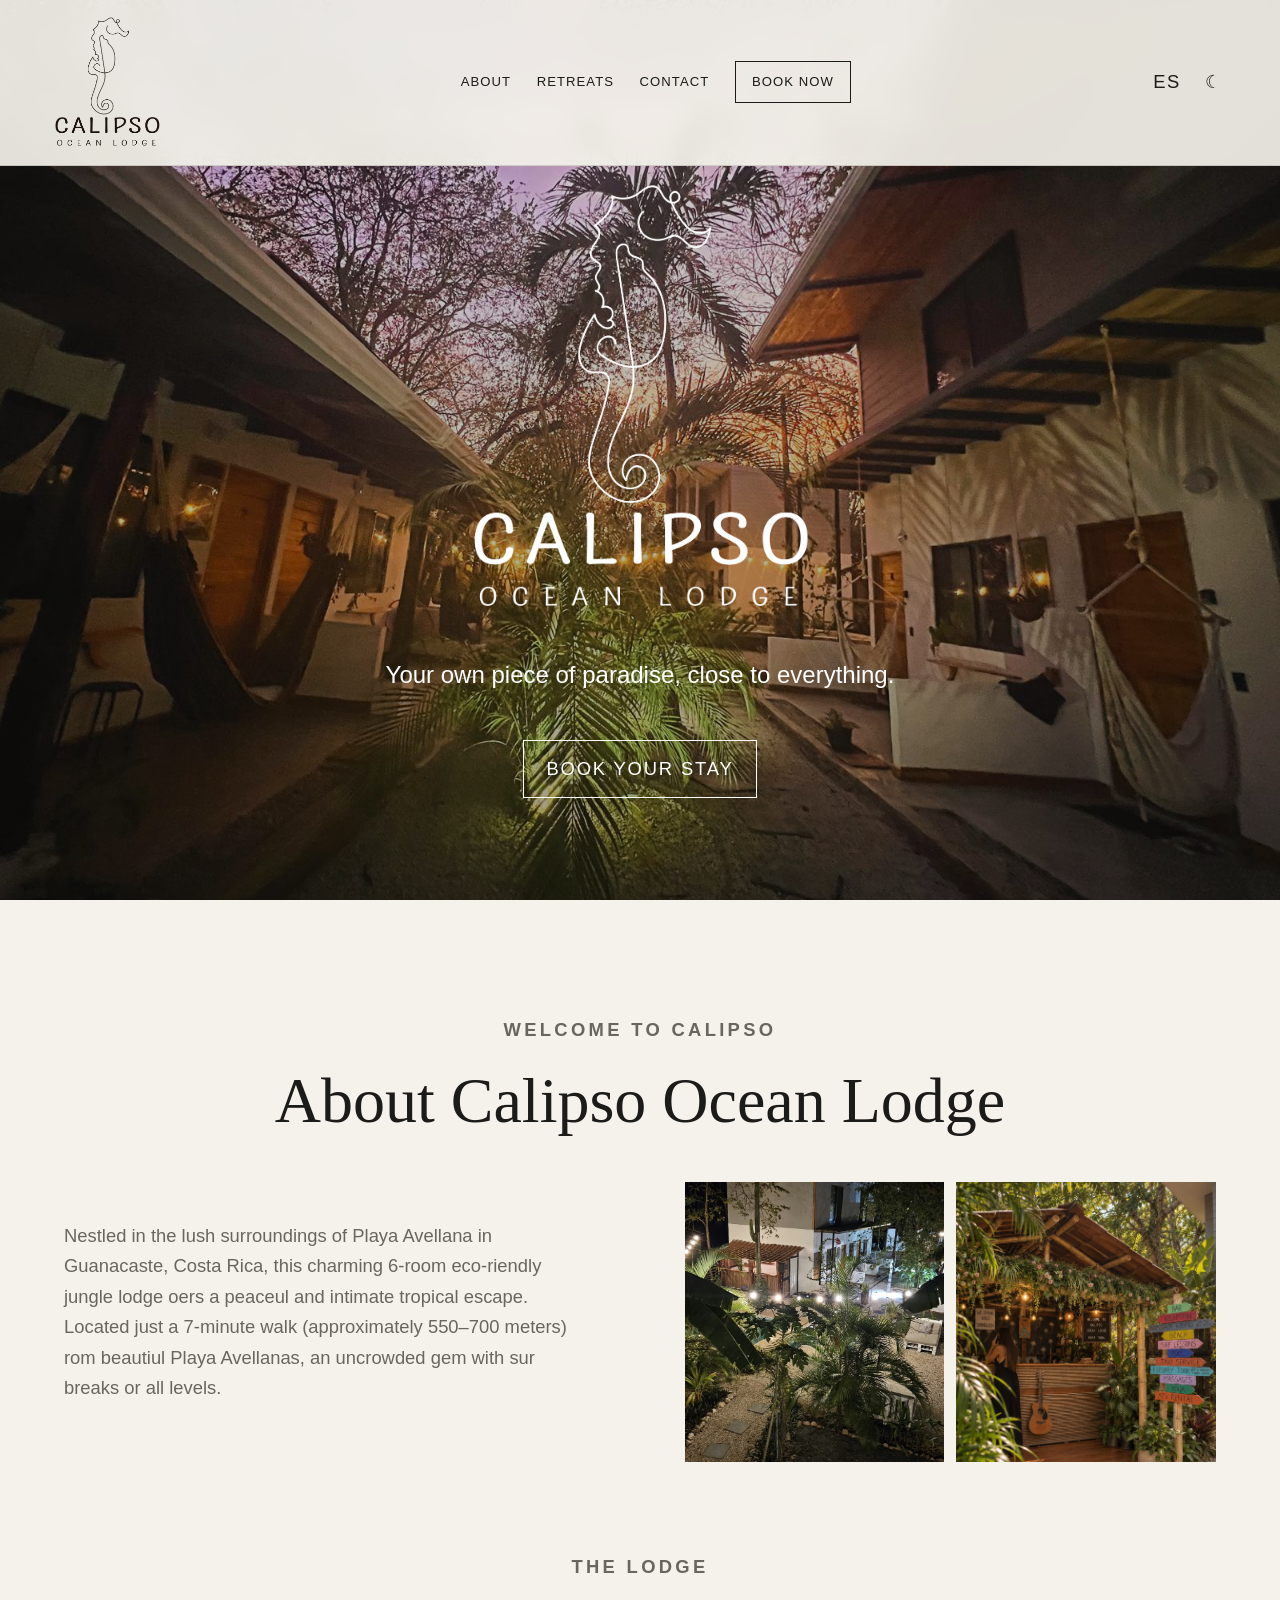
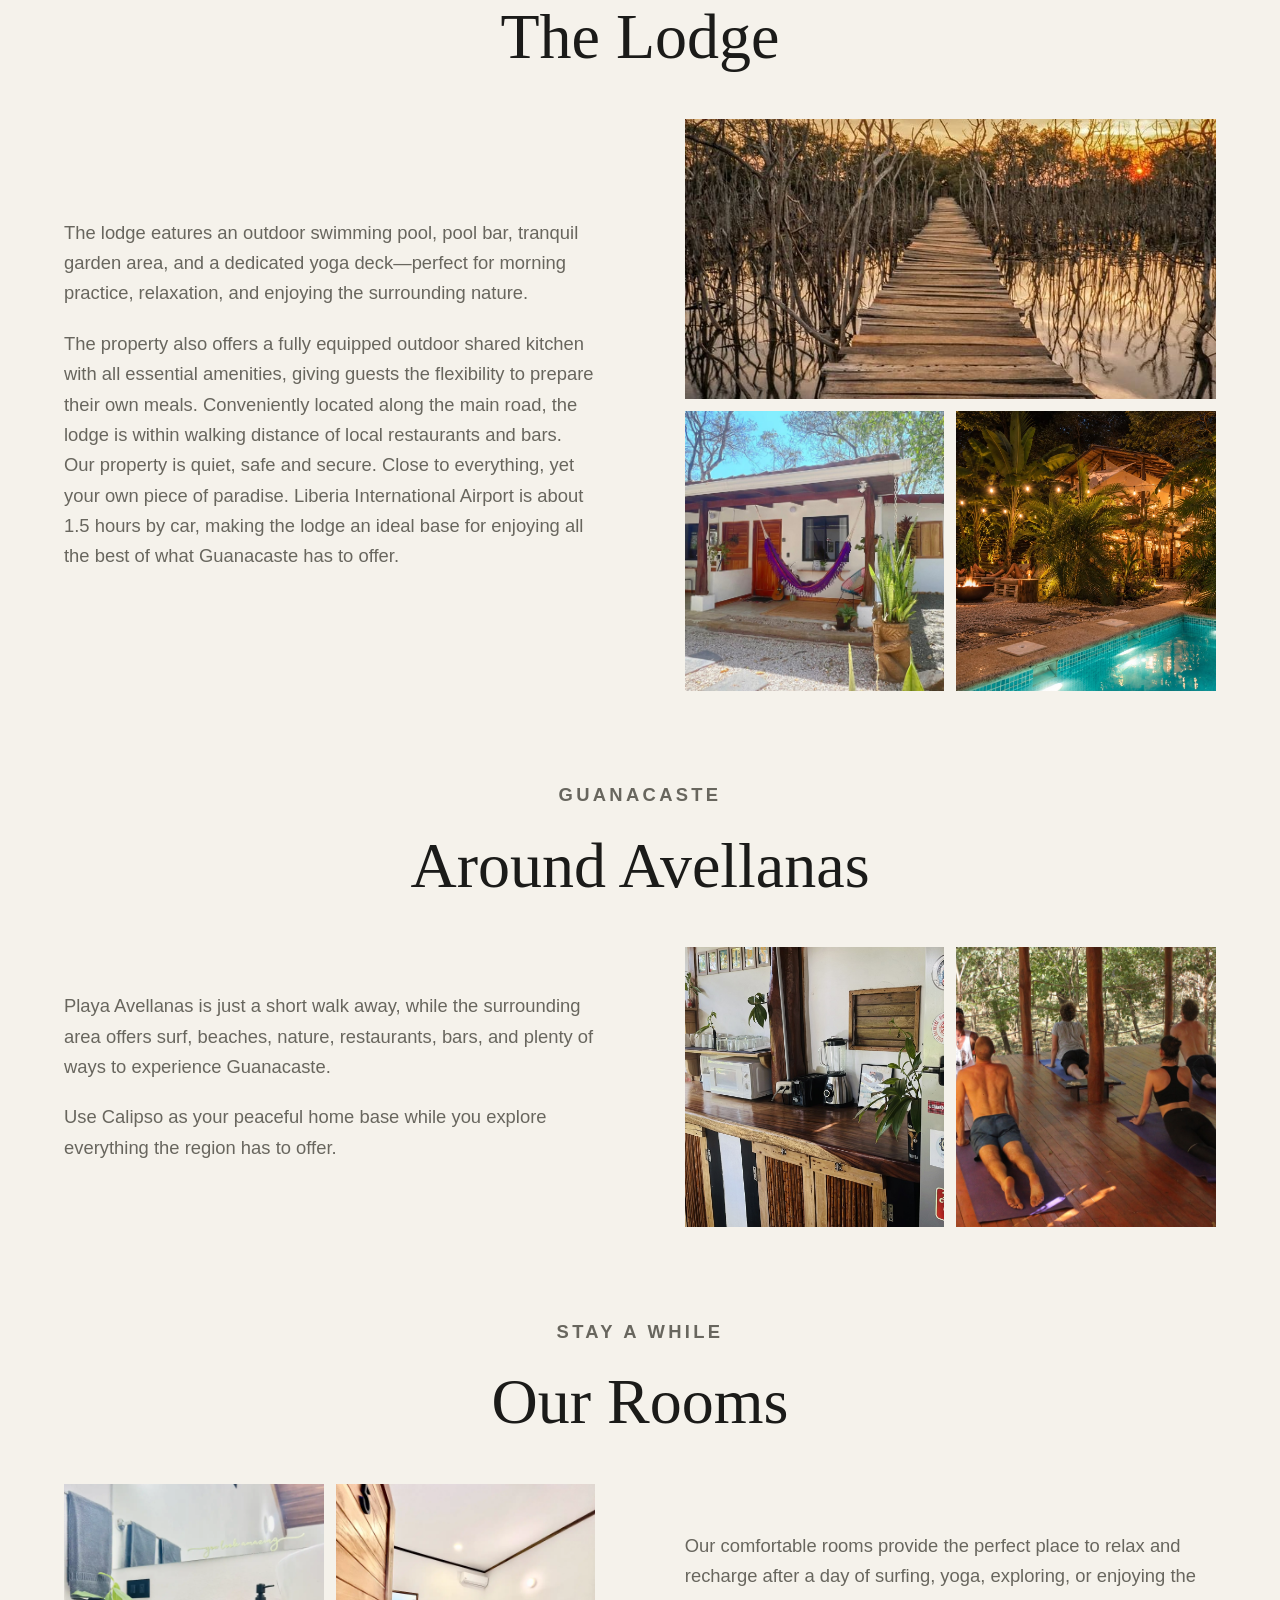
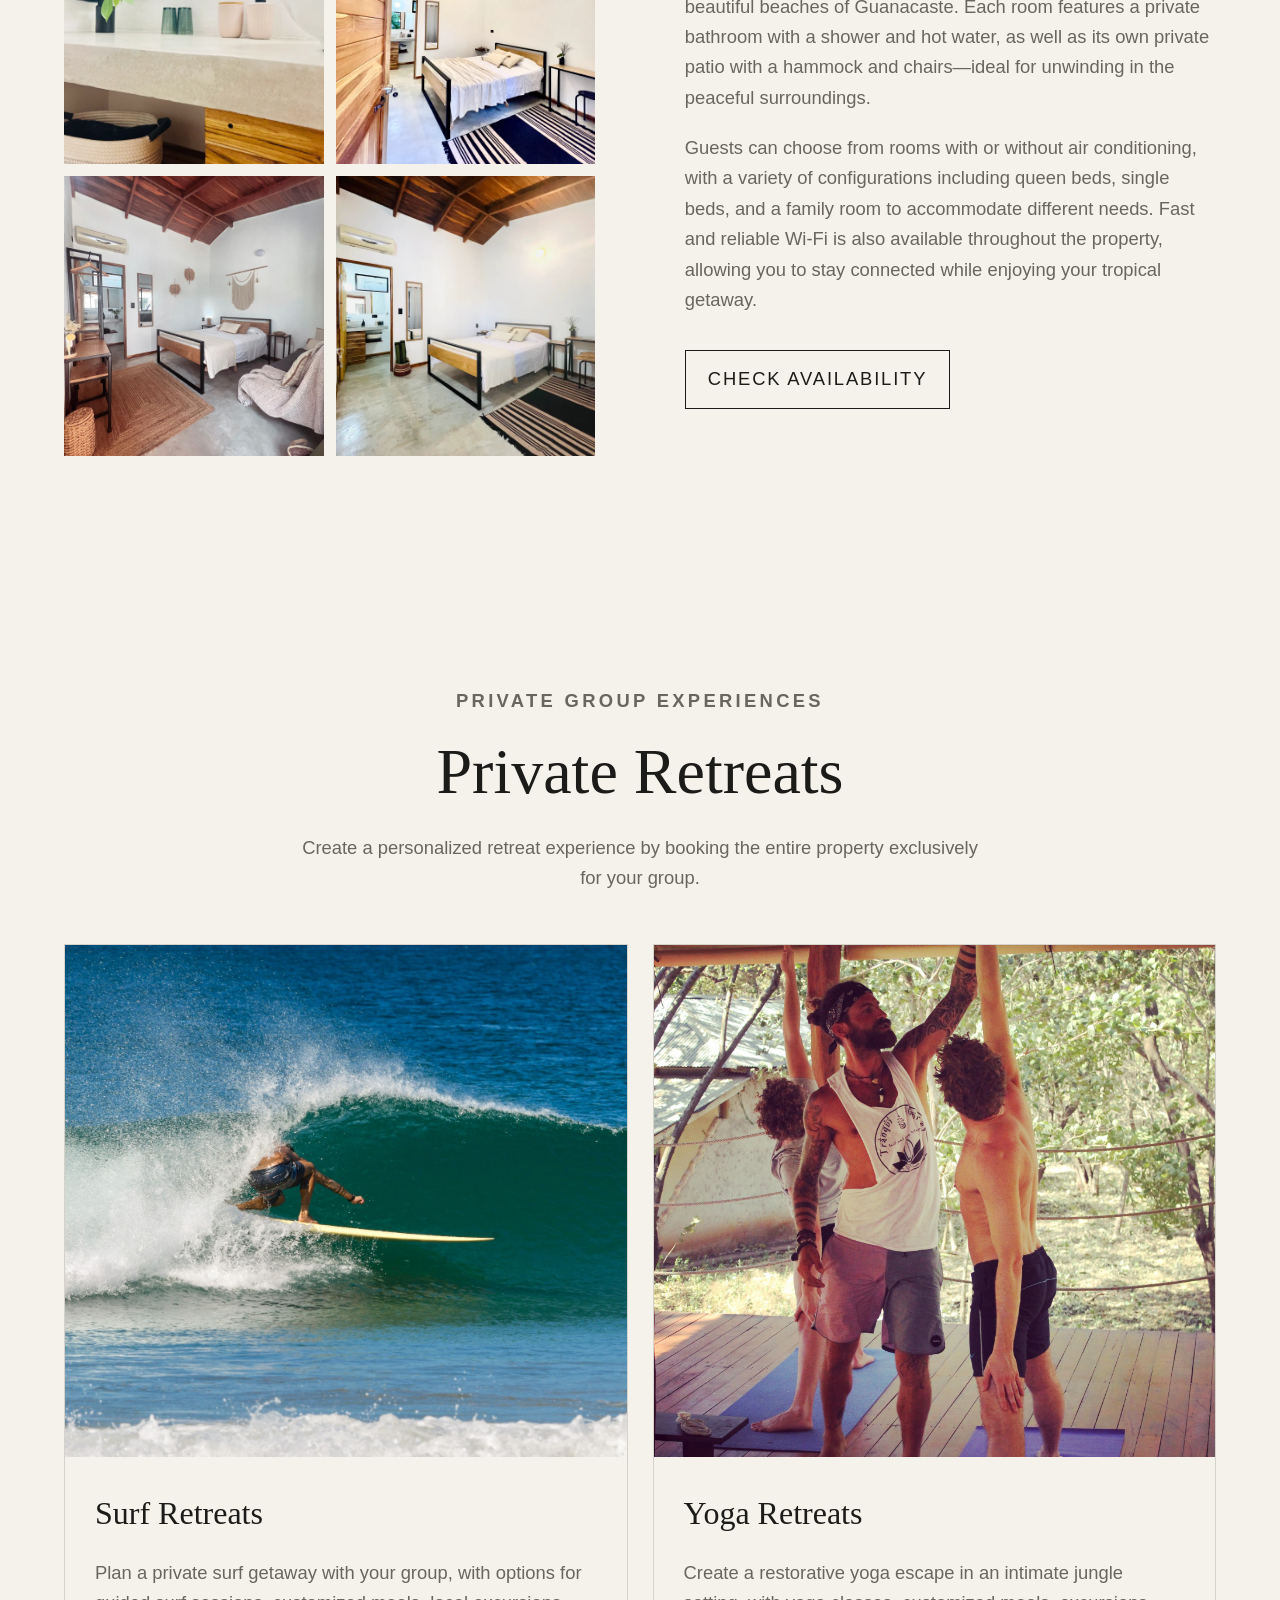
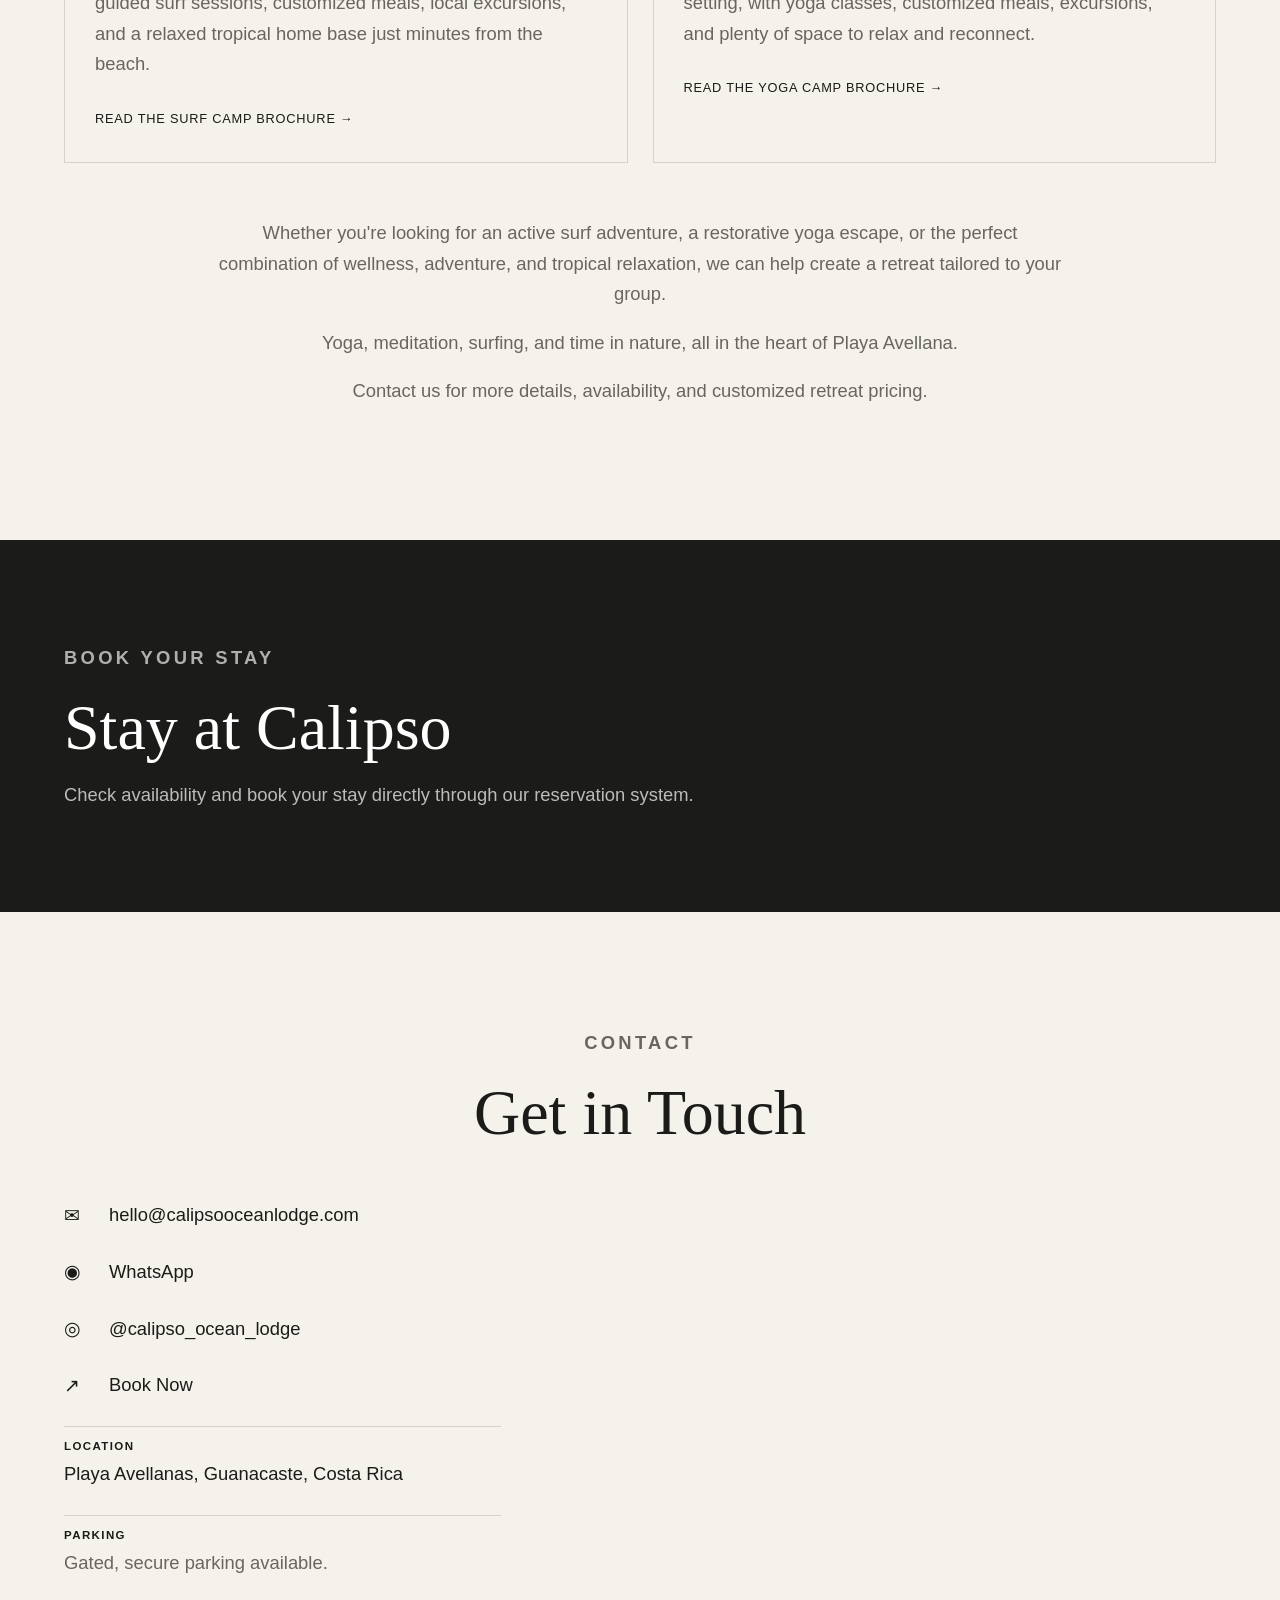
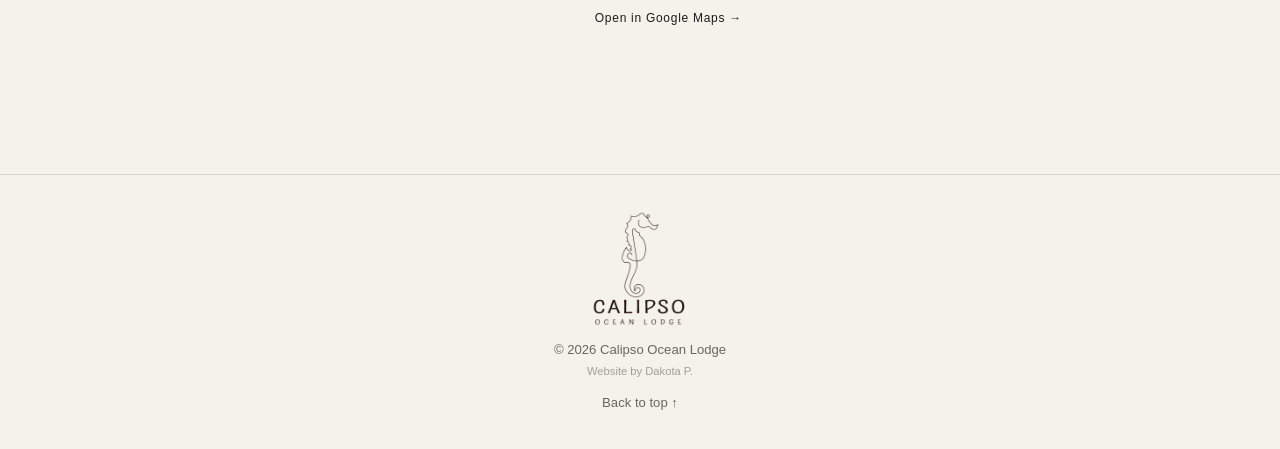
==== index.html @ 4256cd5f "Update index.html" ====
<!DOCTYPE html>
<html lang="en">
<head>
    <meta charset="UTF-8">
    <meta name="viewport" content="width=device-width, initial-scale=1.0">
    <meta name="description" content="Calipso Ocean Lodge - A peaceful 6-room eco-friendly jungle lodge near Playa Avellanas, Guanacaste, Costa Rica.">
    <title>Calipso Ocean Lodge | Playa Avellanas, Costa Rica</title>
    <link rel="stylesheet" href="style.css">
</head>

<body>

<header class="site-header">
    <a href="#home" class="brand">
        <img src="images/logo_black.png" alt="Calipso Ocean Lodge" class="logo logo-dark">
        <img src="images/logo_white.png" alt="Calipso Ocean Lodge" class="logo logo-light">
    </a>

    <nav class="main-nav" id="main-nav">
        <a href="#about" data-en="About" data-es="Nosotros">About</a>
        <a href="#retreats" data-en="Retreats" data-es="Retiros">Retreats</a>
        <a href="#contact" data-en="Contact" data-es="Contacto">Contact</a>
        <a href="#octorate-booking"
           class="nav-book booking-trigger"
           data-en="Book Now"
           data-es="Reservar">
            Book Now
        </a>
    </nav>

    <div class="header-tools">
        <button id="language-toggle" aria-label="Change language">ES</button>
        <button id="theme-toggle" aria-label="Toggle light and dark mode">⏾</button>
        <button id="menu-toggle" class="menu-toggle" aria-label="Open menu">☰</button>
    </div>
</header>


<main>

    <!-- HERO -->
    <section id="home" class="hero">
        <img src="images/hotel_04.jpg" alt="Calipso Ocean Lodge" class="hero-image">

        <div class="hero-overlay">
            <div class="hero-content">

                <p class="eyebrow"
                   data-en="PLAYA AVELLANAS · GUANACASTE · COSTA RICA"
                   data-es="PLAYA AVELLANAS · GUANACASTE · COSTA RICA">
                    PLAYA AVELLANAS · GUANACASTE · COSTA RICA
                </p>

                <img src="images/logo_white.png"
                     alt="Calipso Ocean Lodge"
                     class="hero-logo">

                <p class="hero-text"
                   data-en="Your own piece of paradise, close to everything."
                   data-es="Tu propio pedacito de paraíso, cerca de todo.">
                    Your own piece of paradise, close to everything.
                </p>

                <a href="#octorate-booking"
                   class="button button-light booking-trigger"
                   data-en="Book Your Stay"
                   data-es="Reserva tu estadía">
                    Book Your Stay
                </a>

            </div>
        </div>
    </section>


    <!-- ABOUT -->
    <section id="about" class="section">

        <!-- ABOUT CALIPSO -->
        <div class="about-subsection">

            <div class="section-heading">

                <p class="eyebrow"
                   data-en="WELCOME TO CALIPSO"
                   data-es="BIENVENIDO A CALIPSO">
                    WELCOME TO CALIPSO
                </p>

                <h2 data-en="About Calipso Ocean Lodge"
                    data-es="Sobre Calipso Ocean Lodge">
                    About Calipso Ocean Lodge
                </h2>

            </div>

            <div class="section-grid">

                <div class="section-text">

                    <p data-en="Nestled in the lush surroundings of Playa Avellana in Guanacaste, Costa Rica, this charming 6-room eco-riendly jungle lodge oers a peaceul and intimate tropical escape. Located just a 7-minute walk (approximately 550–700 meters) rom beautiul Playa Avellanas, an uncrowded gem with sur breaks or all levels."
                       data-es="Ubicado entre la exuberante naturaleza de Playa Avellanas, Guanacaste, Costa Rica, este encantador lodge ecológico de 6 habitaciones orece una escapada tropical tranquila e íntima. Se encuentra a solo 7 minutos a pie (aproximadamente 550–700 metros) de la hermosa Playa Avellanas, una joya poco concurrida con olas para todos los niveles.">
                        Nestled in the lush surroundings o Playa Avellana in Guanacaste, Costa Rica, this charming 6-room eco-riendly jungle lodge oers a peaceul and intimate tropical escape. Located just a 7-minute walk (approximately 550–700 meters) rom beautiul Playa Avellanas, an uncrowded gem with sur breaks or all levels.
                    </p>

                </div>

                        <div class="photo-grid">

                    <button class="gallery-item"
                            data-gallery="property"
                            data-index="8">
                        <img src="images/hotel_01.jpg" alt="Calipso Ocean Lodge">
                    </button>

                    <button class="gallery-item"
                            data-gallery="property"
                            data-index="9">
                        <img src="images/reception.jpg" alt="Calipso Ocean Lodge">
                    </button>

                </div>

            </div>

        </div>



        <!-- THE LODGE -->
        <div class="about-subsection">

            <div class="section-heading">

                <p class="eyebrow"
                   data-en="THE LODGE"
                   data-es="EL LODGE">
                    THE LODGE
                </p>

                <h2 data-en="The Lodge"
                    data-es="El Lodge">
                    The Lodge
                </h2>

            </div>

            <div class="section-grid">

                <div class="section-text">

                    <p data-en="The lodge eatures an outdoor swimming pool, pool bar, tranquil garden area, and a dedicated yoga deck—perfect for morning practice, relaxation, and enjoying the surrounding nature."
                       data-es="El lodge cuenta con una piscina al aire libre, bar junto a la piscina, un tranquilo jardín y una terraza dedicada al yoga, perfecta para practicar por la mañana, relajarse y disfrutar de la naturaleza.">
                        The lodge features an outdoor swimming pool, pool bar, tranquil garden area, and a dedicated yoga deck—perfect for morning practice, relaxation, and enjoying the surrounding nature.
                    </p>

                    <p data-en="The property also offers a fully equipped outdoor shared kitchen with all essential amenities, giving guests the flexibility to prepare their own meals. Conveniently located along the main road, the lodge is within walking distance of local restaurants and bars. Our property is quiet, safe and secure. Close to everything, yet your own piece of paradise. Liberia International Airport is about 1.5 hours by car, making the lodge an ideal base for enjoying all the best of what Guanacaste has to offer."
                       data-es="La propiedad también cuenta con una cocina compartida al aire libre totalmente equipada con todo lo necesario para preparar tus propias comidas. Ubicado convenientemente junto a la carretera principal, el lodge está a poca distancia a pie de restaurantes y bares locales. Nuestra propiedad es tranquila, segura y protegida. Cerca de todo, pero tu propio pedacito de paraíso. El Aeropuerto Internacional de Liberia está aproximadamente a 1.5 horas en automóvil.">
                        The property also offers a fully equipped outdoor shared kitchen with all essential amenities, giving guests the flexibility to prepare their own meals. Conveniently located along the main road, the lodge is within walking distance of local restaurants and bars. Our property is quiet, safe and secure. Close to everything, yet your own piece of paradise. Liberia International Airport is about 1.5 hours by car, making the lodge an ideal base for enjoying all the best of what Guanacaste has to offer.
                    </p>

                </div>


                <!-- PROPERTY PREVIEW -->
                <div class="photo-grid property-preview">

                    <button class="gallery-item"
                            data-gallery="property"
                            data-index="1">
                        <img src="images/hotel_02.jpg" alt="Calipso Ocean Lodge">
                    </button>

                    <button class="gallery-item"
                            data-gallery="property"
                            data-index="2">
                        <img src="images/hotel_03.jpg" alt="Calipso Ocean Lodge">
                    </button>

                    <button class="gallery-item"
                            data-gallery="property"
                            data-index="3">
                        <img src="images/hotel_14.jpg" alt="Calipso Ocean Lodge">
                    </button>

                </div>

            </div>

        </div>


        <!-- AROUND AVELLANAS -->
        <div class="about-subsection">

            <div class="section-heading">

                <p class="eyebrow"
                   data-en="GUANACASTE"
                   data-es="GUANACASTE">
                    GUANACASTE
                </p>

                <h2 data-en="Around Avellanas"
                    data-es="Alrededor de Avellanas">
                    Around Avellanas
                </h2>

            </div>

            <div class="section-grid">

                <div class="section-text">

                    <p data-en="Playa Avellanas is just a short walk away, while the surrounding area offers surf, beaches, nature, restaurants, bars, and plenty of ways to experience Guanacaste."
                       data-es="Playa Avellanas está a pocos minutos a pie, mientras que los alrededores ofrecen surf, playas, naturaleza, restaurantes, bares y muchas formas de disfrutar Guanacaste.">
                        Playa Avellanas is just a short walk away, while the surrounding area offers surf, beaches, nature, restaurants, bars, and plenty of ways to experience Guanacaste.
                    </p>

                    <p data-en="Use Calipso as your peaceful home base while you explore everything the region has to offer."
                       data-es="Usa Calipso como tu tranquilo punto de partida mientras exploras todo lo que la región tiene para ofrecer.">
                        Use Calipso as your peaceful home base while you explore everything the region has to offer.
                    </p>

                </div>

                <div class="photo-grid">

                    <button class="gallery-item"
                            data-gallery="property"
                            data-index="8">
                        <img src="images/hotel_09.jpg" alt="Calipso Ocean Lodge">
                    </button>

                    <button class="gallery-item"
                            data-gallery="property"
                            data-index="9">
                        <img src="images/hotel_10.jpg" alt="Calipso Ocean Lodge">
                    </button>

                </div>

            </div>

        </div>


        <!-- OUR ROOMS -->
        <div class="about-subsection">

            <div class="section-heading">

                <p class="eyebrow"
                   data-en="STAY A WHILE"
                   data-es="QUÉDATE UN TIEMPO">
                    STAY A WHILE
                </p>

                <h2 data-en="Our Rooms"
                    data-es="Nuestras Habitaciones">
                    Our Rooms
                </h2>

            </div>

            <div class="section-grid reverse">

                <div class="section-text">

                    <p data-en="Our comfortable rooms provide the perfect place to relax and recharge after a day of surfing, yoga, exploring, or enjoying the beautiful beaches of Guanacaste. Each room features a private bathroom with a shower and hot water, as well as its own private patio with a hammock and chairs—ideal for unwinding in the peaceful surroundings."
                       data-es="Nuestras cómodas habitaciones son el lugar perfecto para descansar y recargar energías después de un día de surf, yoga, exploración o disfrutando de las hermosas playas de Guanacaste. Cada habitación cuenta con baño privado con ducha y agua caliente, además de su propio patio privado con hamaca y sillas.">
                        Our comfortable rooms provide the perfect place to relax and recharge after a day of surfing, yoga, exploring, or enjoying the beautiful beaches of Guanacaste. Each room features a private bathroom with a shower and hot water, as well as its own private patio with a hammock and chairs—ideal for unwinding in the peaceful surroundings.
                    </p>

                    <p data-en="Guests can choose from rooms with or without air conditioning, with a variety of configurations including queen beds, single beds, and a family room to accommodate different needs. Fast and reliable Wi-Fi is also available throughout the property, allowing you to stay connected while enjoying your tropical getaway."
                       data-es="Los huéspedes pueden elegir entre habitaciones con o sin aire acondicionado, con diferentes configuraciones que incluyen camas queen, camas individuales y una habitación familiar. También hay Wi-Fi rápido y confiable en toda la propiedad.">
                        Guests can choose from rooms with or without air conditioning, with a variety of configurations including queen beds, single beds, and a family room to accommodate different needs. Fast and reliable Wi-Fi is also available throughout the property, allowing you to stay connected while enjoying your tropical getaway.
                    </p>

                    <a href="#octorate-booking"
                       class="button booking-trigger"
                       data-en="Check Availability"
                       data-es="Ver disponibilidad">
                        Check Availability
                    </a>

                </div>


                <!-- ROOMS PREVIEW -->
                <div class="photo-grid room-preview">

                    <button class="gallery-item"
                            data-gallery="rooms"
                            data-index="0">
                        <img src="images/room_a.jpg" alt="Guest room at Calipso Ocean Lodge">
                    </button>

                    <button class="gallery-item"
                            data-gallery="rooms"
                            data-index="1">
                        <img src="images/room_b.jpg" alt="Guest room at Calipso Ocean Lodge">
                    </button>

                    <button class="gallery-item"
                            data-gallery="rooms"
                            data-index="2">
                        <img src="images/room_c.jpg" alt="Guest room at Calipso Ocean Lodge">
                    </button>

                    <button class="gallery-item"
                            data-gallery="rooms"
                            data-index="3">
                        <img src="images/room_d.jpg" alt="Guest room at Calipso Ocean Lodge">
                    </button>

                </div>

            </div>

        </div>

    </section>


    <!-- RETREATS -->
    <section id="retreats" class="section">

        <div class="section-heading">

            <p class="eyebrow"
               data-en="PRIVATE GROUP EXPERIENCES"
               data-es="EXPERIENCIAS PRIVADAS PARA GRUPOS">
                PRIVATE GROUP EXPERIENCES
            </p>

            <h2 data-en="Private Retreats"
                data-es="Retiros Privados">
                Private Retreats
            </h2>

            <p class="heading-intro"
               data-en="Create a personalized retreat experience by booking the entire property exclusively for your group."
               data-es="Crea una experiencia personalizada reservando toda la propiedad exclusivamente para tu grupo.">
                Create a personalized retreat experience by booking the entire property exclusively for your group.
            </p>

        </div>


        <div class="retreat-grid">

            <article class="retreat-card">

                <button class="retreat-image gallery-item"
                        data-gallery="activities"
                        data-index="0">

                    <img src="images/surf01.jpg"
                         alt="Surfing near Playa Avellanas">

                </button>

                <div class="retreat-content">

                    <h3 data-en="Surf Retreats"
                        data-es="Retiros de Surf">
                        Surf Retreats
                    </h3>

                    <p data-en="Plan a private surf getaway with your group, with options for guided surf sessions, customized meals, local excursions, and a relaxed tropical home base just minutes from the beach."
                       data-es="Planifica una escapada privada de surf con tu grupo, con opciones de sesiones guiadas, comidas personalizadas, excursiones locales y un tranquilo hogar tropical a pocos minutos de la playa.">
                        Plan a private surf getaway with your group, with options for guided surf sessions, customized meals, local excursions, and a relaxed tropical home base just minutes from the beach.
                    </p>

                    <a href="docs/Surf%20School%20brochure.pdf"
                       target="_blank"
                       class="text-link"
                       data-en="READ THE SURF CAMP BROCHURE →"
                       data-es="LEER EL FOLLETO DEL CAMPAMENTO DE SURF →">
                        READ THE SURF CAMP BROCHURE →
                    </a>

                </div>

            </article>


            <article class="retreat-card">

                <button class="retreat-image gallery-item"
                        data-gallery="activities"
                        data-index="1">

                    <img src="images/yoga01.jpg"
                         alt="Yoga at Calipso Ocean Lodge">

                </button>

                <div class="retreat-content">

                    <h3 data-en="Yoga Retreats"
                        data-es="Retiros de Yoga">
                        Yoga Retreats
                    </h3>

                    <p data-en="Create a restorative yoga escape in an intimate jungle setting, with yoga classes, customized meals, excursions, and plenty of space to relax and reconnect."
                       data-es="Crea una escapada de yoga en un entorno íntimo de selva, con clases de yoga, comidas personalizadas, excursiones y mucho espacio para relajarte y reconectar.">
                        Create a restorative yoga escape in an intimate jungle setting, with yoga classes, customized meals, excursions, and plenty of space to relax and reconnect.
                    </p>

                    <a href="docs/Yoga Camp Brochure.pdf"
                       target="_blank"
                       class="text-link"
                       data-en="READ THE YOGA CAMP BROCHURE →"
                       data-es="LEER EL FOLLETO DE YOGA →">
                        READ THE YOGA CAMP BROCHURE →
                    </a>

                </div>

            </article>

        </div>


        <div class="retreat-bottom">

            <p data-en="Whether you're looking for an active surf adventure, a restorative yoga escape, or the perfect combination of wellness, adventure, and tropical relaxation, we can help create a retreat tailored to your group."
               data-es="Ya sea que busques una aventura de surf, una escapada de yoga o la combinación perfecta de bienestar, aventura y relajación tropical, podemos ayudarte a crear un retiro adaptado a tu grupo.">
                Whether you're looking for an active surf adventure, a restorative yoga escape, or the perfect combination of wellness, adventure, and tropical relaxation, we can help create a retreat tailored to your group.
            </p>

            <p data-en="Yoga, meditation, surfing, and time in nature, all in the heart of Playa Avellana."
               data-es="Yoga, meditación, surf y tiempo en la naturaleza, todo en el corazón de Playa Avellana.">
                Yoga, meditation, surfing, and time in nature, all in the heart of Playa Avellana.
            </p>

            <p data-en="Contact us for more details, availability, and customized retreat pricing."
               data-es="Contáctanos para más detalles, disponibilidad y precios personalizados para tu retiro.">
                Contact us for more details, availability, and customized retreat pricing.
            </p>

        </div>

    </section>


    <!-- BOOKING -->
    <section class="booking-banner"
             id="octorate-booking">

        <div>

            <p class="eyebrow"
               data-en="BOOK YOUR STAY"
               data-es="RESERVA TU ESTADÍA">
                BOOK YOUR STAY
            </p>

            <h2 data-en="Stay at Calipso"
                data-es="Alójate en Calipso">
                Stay at Calipso
            </h2>

            <p data-en="Check availability and book your stay directly through our reservation system."
               data-es="Consulta la disponibilidad y reserva tu estadía directamente a través de nuestro sistema de reservas.">
                Check availability and book your stay directly through our reservation system.
            </p>

        </div>

        <br>
  <div>
        <!-- Octorate Widget Integrated -->
        <script type="text/javascript" src="https://resx.octorate.com/octobook/resources/widget/js/form.js" data-sitekey="octosite837260"></script>
  </div>
    </section>


    <!-- CONTACT -->
    <section id="contact" class="section contact-section">

        <div class="section-heading">

            <p class="eyebrow"
               data-en="CONTACT"
               data-es="CONTACTO">
                CONTACT
            </p>

            <h2 data-en="Get in Touch"
                data-es="Contáctanos">
                Get in Touch
            </h2>

        </div>


        <div class="contact-grid">

            <div class="contact-info">

                <a href="mailto:hello@calipsooceanlodge.com"
                   class="contact-link">

                    <span class="contact-icon">✉</span>
                    <span>hello@calipsooceanlodge.com</span>

                </a>


                <a href="https://wa.me/50685964418"
                   target="_blank"
                   rel="noopener"
                   class="contact-link">

                    <span class="contact-icon">◉</span>
                    <span>WhatsApp</span>

                </a>


                <a href="https://www.instagram.com/calipso_ocean_lodge/"
                   target="_blank"
                   rel="noopener"
                   class="contact-link">

                    <span class="contact-icon">◎</span>
                    <span>@calipso_ocean_lodge</span>

                </a>


                <a href="#octorate-booking"
                   class="contact-link booking-trigger">

                    <span class="contact-icon">↗</span>
                    <span data-en="Book Now"
                          data-es="Reservar">
                        Book Now
                    </span>

                </a>


                <div class="contact-detail">

                    <strong data-en="Location"
                            data-es="Ubicación">
                        Location
                    </strong>

                    <a href="https://www.google.com/maps/place/Calipso+Ocean+Lodge/@10.2298219,-85.8342721,17z/data=!3m1!4b1!4m9!3m8!1s0x8f9e475524b24025:0x1994037fd55c3758!5m2!4m1!1i2!8m2!3d10.2298219!4d-85.8316972!16s%2Fg%2F11thvm70hl?authuser=0&entry=ttu"
                       target="_blank"
                       rel="noopener">
                        Playa Avellanas, Guanacaste, Costa Rica
                    </a>

                </div>


                <div class="contact-detail">

                    <strong data-en="Parking"
                            data-es="Estacionamiento">
                        Parking
                    </strong>

                    <span data-en="Gated, secure parking available."
                          data-es="Estacionamiento cerrado y seguro disponible.">
                        Gated, secure parking available.
                    </span>

                </div>

            </div>


            <div class="map-wrap">

                <a href="https://www.google.com/maps/place/Calipso+Ocean+Lodge/@10.2298219,-85.8342721,17z/data=!3m1!4b1!4m9!3m8!1s0x8f9e475524b24025:0x1994037fd55c3758!5m2!4m1!1i2!8m2!3d10.2298219!4d-85.8316972!16s%2Fg%2F11thvm70hl?authuser=0&entry=ttu"
                   target="_blank"
                   rel="noopener"
                   class="map-link">

                    <iframe
                        src="https://www.google.com/maps?q=Calipso%20Ocean%20Lodge%2C%20Playa%20Avellanas%2C%20Costa%20Rica&output=embed"
                        loading="lazy"
                        title="Calipso Ocean Lodge location">
                    </iframe>

                    <span class="map-overlay">

                        <span data-en="Open in Google Maps →"
                              data-es="Abrir en Google Maps →">
                            Open in Google Maps →
                        </span>

                    </span>

                </a>

            </div>

        </div>

    </section>

</main>


<footer class="site-footer">

    <div>

        <img src="images/logo_black.png"
             alt="Calipso Ocean Lodge"
             class="footer-logo footer-logo-dark">

        <img src="images/logo_white.png"
             alt="Calipso Ocean Lodge"
             class="footer-logo footer-logo-light">

    </div>

    <p>
        © 2026 Calipso Ocean Lodge<br>

        <a href="https://www.linkedin.com/in/dakotaprice/"
           target="_blank"
           rel="noopener noreferrer"
           class="site-credit">
            Website by Dakota P.
        </a>
    </p>

    <a href="#home"
       data-en="Back to top ↑"
       data-es="Volver arriba ↑">
        Back to top ↑
    </a>

</footer>


<!-- LIGHTBOX -->

<div class="lightbox"
     id="lightbox"
     aria-hidden="true">

    <button class="lightbox-close"
            id="lightbox-close"
            aria-label="Close">
        ×
    </button>

    <button class="lightbox-prev"
            id="lightbox-prev"
            aria-label="Previous image">
        ‹
    </button>

    <div class="lightbox-content">

        <img id="lightbox-image"
             src=""
             alt="">

        <div class="lightbox-counter"
             id="lightbox-counter">
        </div>

    </div>

    <button class="lightbox-next"
            id="lightbox-next"
            aria-label="Next image">
        ›
    </button>

</div>


<script src="script.js"></script>

</body>
</html>
---- style.css ----
:root {
    --bg: #f5f2eb;
    --bg-alt: #eae6dc;
    --text: #1b1b19;
    --muted: #68665e;
    --line: rgba(27, 27, 25, 0.15);
    --accent: #1b1b19;
    --header-bg: rgba(245, 242, 235, 0.92);
    --max-width: 1400px;
}

* {
    box-sizing: border-box;
}

html {
    scroll-behavior: smooth;
}

body {
    margin: 0;
    font-family: Arial, Helvetica, sans-serif;
    background: var(--bg);
    color: var(--text);
    line-height: 1.65;
    font-size: 1.15rem;
}

body.dark {
    --bg: #171715;
    --bg-alt: #20201d;
    --text: #f2f0e9;
    --muted: #aaa79d;
    --line: rgba(242, 240, 233, 0.18);
    --accent: #f2f0e9;
    --header-bg: rgba(23, 23, 21, 0.94);
}

img {
    display: block;
    max-width: 100%;
}

button,
a {
    font: inherit;
}

a {
    color: inherit;
    text-decoration: none;
}


/* HEADER */

.site-header {
    position: fixed;
    top: 0;
    left: 0;
    right: 0;
    z-index: 100;
    display: flex;
    align-items: center;
    justify-content: space-between;
    gap: 30px;
    padding: 14px 4vw;
    background: var(--header-bg);
    backdrop-filter: blur(12px);
    border-bottom: 1px solid var(--line);
}

.brand {
    flex-shrink: 0;
}

.logo {
    width: 115px;
    height: auto;
}

.logo-light,
.footer-logo-light {
    display: none;
}

body.dark .logo-dark,
body.dark .footer-logo-dark {
    display: none;
}

body.dark .logo-light,
body.dark .footer-logo-light {
    display: block;
}

.main-nav {
    display: flex;
    align-items: center;
    justify-content: center;
    gap: clamp(14px, 2vw, 32px);
    flex: 1;
}

.main-nav a {
    font-size: 0.82rem;
    letter-spacing: 0.08em;
    text-transform: uppercase;
    white-space: nowrap;
}

.main-nav a:not(.nav-book):hover {
    opacity: 0.55;
}

.nav-book {
    border: 1px solid var(--text);
    padding: 9px 16px;
}

.nav-book:hover {
    background: var(--text);
    color: var(--bg);
}

.header-tools {
    display: flex;
    align-items: center;
    gap: 8px;
}

.header-tools button {
    background: none;
    border: 0;
    color: var(--text);
    cursor: pointer;
    padding: 8px;
}

#language-toggle {
    font-size: 1.15rem;
    letter-spacing: 0.08em;
}

#theme-toggle {
    font-size: 1.15rem;
}

.menu-toggle {
    display: none;
}


/* HERO */

.hero {
    position: relative;
    min-height: 100vh;
    min-height: 100svh;
    display: flex;
    align-items: center;
    justify-content: center;
    overflow: hidden;
}

.hero-image {
    position: absolute;
    inset: 0;
    width: 100%;
    height: 100%;
    object-fit: cover;
}

.hero-overlay {
    position: absolute;
    inset: 0;
    display: flex;
    align-items: center;
    justify-content: center;
    text-align: center;
    background: linear-gradient(
        rgba(0, 0, 0, 0.15),
        rgba(0, 0, 0, 0.38)
    );
}

.hero-content {
    width: min(800px, 90%);
    color: white;
}

.eyebrow {
    margin: 0 0 18px;
    font-size: 1.15rem;
    letter-spacing: 0.18em;
    font-weight: bold;
}

.hero-logo {
    width: min(390px, 70vw);
    margin: 35px auto 25px;
}

.hero-text {
    font-size: clamp(1.15rem, 2vw, 1.5rem);
    margin: 0 auto 30px;
}


/* GENERAL */

.section {
    padding: clamp(70px, 9vw, 150px) 5vw;
}

.section-alt {
    background: var(--bg-alt);
}

.section-grid {
    max-width: var(--max-width);
    margin: 0 auto;
    display: grid;
    grid-template-columns: 1fr 1fr;
    gap: clamp(40px, 7vw, 110px);
    align-items: center;
}

.section-grid.reverse .section-text {
    order: 2;
}

.section-grid.reverse .room-preview {
    order: 1;
}

.section-text {
    max-width: 650px;
}

.section-text h2,
.section-heading h2,
.booking-banner h2 {
    margin: 0 0 25px;
    font-family: Georgia, "Times New Roman", serif;
    font-weight: normal;
    font-size: clamp(2.3rem, 5vw, 5rem);
    line-height: 1.15;
}

.section-text p {
    color: var(--muted);
    margin: 0 0 20px;
    font-size: 1.15rem;
}

.button {
    display: inline-block;
    margin-top: 15px;
    padding: 13px 22px;
    border: 1px solid var(--text);
    font-size: 1.15rem;
    letter-spacing: 0.1em;
    text-transform: uppercase;
    transition: 0.2s ease;
}

.button:hover {
    background: var(--text);
    color: var(--bg);
}

.button-light {
    border-color: white;
    color: white;
}

.button-light:hover {
    background: white;
    color: #111;
}


/* ABOUT SUBSECTIONS */

.about-subsection + .about-subsection {
    margin-top: clamp(55px, 7vw, 90px);
}


/* PHOTO GRIDS */

.photo-grid {
    display: grid;
    grid-template-columns: 1fr 1fr;
    gap: 12px;
}

.photo-grid .gallery-item:first-child {
    grid-column: span 2;
}

.gallery-item {
    border: 0;
    padding: 0;
    margin: 0;
    display: block;
    width: 100%;
    height: 280px;
    overflow: hidden;
    background: none;
    cursor: pointer;
}

.gallery-item.tall {
    height: 420px;
}

.gallery-item img {
    width: 100%;
    height: 100%;
    object-fit: cover;
    transition: transform 0.5s ease;
}

.gallery-item:hover img {
    transform: (1.035);
}


/* 1 PHOTO */

.photo-grid .gallery-item:only-child {
    grid-column: span 1;
}


/* 2 PHOTOS */

.photo-grid:has(.gallery-item:nth-child(2):last-child) .gallery-item:first-child {
    grid-column: span 1;
}


/* 4 PHOTOS */

.photo-grid:has(.gallery-item:nth-child(4):last-child) .gallery-item:first-child {
    grid-column: span 1;
}


/* GALLERY SECTIONS */

.gallery-section {
    padding: clamp(60px, 8vw, 120px) 4vw;
}

.section-heading {
    max-width: 900px;
    margin: 0 auto 45px;
    text-align: center;
}

.section-heading .eyebrow {
    color: var(--muted);
}

.heading-intro {
    max-width: 700px;
    margin: 0 auto;
    color: var(--muted);
    font-size: 1.15rem;
}

.full-gallery {
    max-width: var(--max-width);
    margin: 0 auto;
    display: grid;
    grid-template-columns: repeat(4, 1fr);
    grid-auto-rows: 280px;
    gap: 12px;
}

.full-gallery .gallery-item,
.full-gallery .large {
    height: 280px;
    grid-column: span 1;
    grid-row: span 1;
}

.gallery-note {
    text-align: center;
    color: var(--muted);
    margin: 25px 0 0;
    font-size: 0.85rem;
}


/* RETREATS */

.retreat-grid {
    max-width: var(--max-width);
    margin: 50px auto 0;
    display: grid;
    grid-template-columns: 1fr 1fr;
    gap: 25px;
}

.retreat-card {
    border: 1px solid var(--line);
}

.retreat-image {
    height: clamp(300px, 40vw, 520px);
}

.retreat-content {
    padding: 30px;
}

.retreat-content h3 {
    font-family: Georgia, "Times New Roman", serif;
    font-size: 2rem;
    font-weight: normal;
    margin: 0 0 15px;
}

.retreat-content p,
.retreat-bottom {
    color: var(--muted);
    font-size: 1.15rem;
}

.text-link {
    display: inline-block;
    margin-top: 10px;
    font-size: 0.8rem;
    letter-spacing: 0.06em;
}

.text-link:hover {
    text-decoration: underline;
}

.retreat-bottom {
    max-width: 850px;
    margin: 55px auto 0;
    text-align: center;
}


/* BOOKING BANNER */

.booking-banner {
    padding: clamp(60px, 8vw, 110px) 5vw;
    background: #1b1b19;
    color: white;
    display: flex;
    align-items: center;
    justify-content: space-between;
    gap: 40px;
}

.booking-banner .eyebrow {
    opacity: 0.65;
}

.booking-banner h2 {
    margin-bottom: 15px;
}

.booking-banner p:last-child {
    margin: 0;
    opacity: 0.7;
    font-size: 1.15rem;
}


/* CONTACT */

.contact-grid {
    max-width: var(--max-width);
    margin: 50px auto 0;
    display: grid;
    grid-template-columns: 0.8fr 1.2fr;
    gap: 60px;
    align-items: stretch;
}

.contact-info {
    display: flex;
    flex-direction: column;
    gap: 25px;
}

.contact-link {
    display: flex;
    align-items: center;
    gap: 15px;
    font-size: 1.15rem;
}

.contact-link:hover {
    opacity: 0.55;
}

.contact-icon {
    width: 30px;
    font-size: 1.2rem;
}

.contact-detail {
    display: flex;
    flex-direction: column;
    gap: 3px;
    padding-top: 10px;
    border-top: 1px solid var(--line);
}

.contact-detail strong {
    font-size: 0.72rem;
    letter-spacing: 0.12em;
    text-transform: uppercase;
}

.contact-detail span {
    color: var(--muted);
    font-size: 1.15rem;
}

.map-wrap {
    min-height: 450px;
}

.map-link {
    position: relative;
    display: block;
    width: 100%;
    height: 100%;
    min-height: 450px;
}

.map-link iframe {
    width: 100%;
    height: 100%;
    min-height: 450px;
    border: 0;
    filter: grayscale(50%);
}

.map-overlay {
    position: absolute;
    left: 20px;
    bottom: 20px;
    padding: 10px 14px;
    background: var(--bg);
    color: var(--text);
    font-size: 0.75rem;
    letter-spacing: 0.06em;
}


/* FOOTER */

.site-footer {
    padding: 35px 5vw;
    border-top: 1px solid var(--line);
    display: flex;
    flex-direction: column;
    align-items: center;
    justify-content: center;
    gap: 10px;
    color: var(--muted);
    font-size: 0.82rem;
    text-align: center;
}

.footer-logo {
    width: 100px;
}

.site-footer p {
    margin: 0;
}

.site-footer a:hover {
    color: var(--text);
}

.site-credit {
    font-size: 0.7rem;
    opacity: 0.6;
}

.site-credit:hover {
    opacity: 1;
}


/* LIGHTBOX */

.lightbox {
    position: fixed;
    inset: 0;
    z-index: 1000;
    background: rgba(0, 0, 0, 0.96);
    display: none;
    align-items: center;
    justify-content: center;
    padding: 50px;
}

.lightbox.active {
    display: flex;
}

.lightbox-content {
    max-width: 90vw;
    max-height: 90vh;
    text-align: center;
}

.lightbox-content img {
    max-width: 90vw;
    max-height: 82vh;
    width: auto;
    height: auto;
    object-fit: contain;
}

.lightbox-counter {
    color: white;
    margin-top: 12px;
    font-size: 0.75rem;
    opacity: 0.65;
}

.lightbox button {
    position: absolute;
    border: 0;
    background: none;
    color: white;
    cursor: pointer;
    line-height: 1;
}

.lightbox-close {
    top: 20px;
    right: 25px;
    font-size: 3rem;
}

.lightbox-prev,
.lightbox-next {
    top: 50%;
    transform: translateY(-50%);
    font-size: 4rem;
    padding: 20px;
}

.lightbox-prev {
    left: 15px;
}

.lightbox-next {
    right: 15px;
}

.lightbox button:hover {
    opacity: 0.55;
}


/* MOBILE */

@media (max-width: 900px) {

    .site-header {
        padding: 12px 5vw;
    }

    .main-nav {
        position: absolute;
        top: 100%;
        left: 0;
        right: 0;
        display: none;
        flex-direction: column;
        align-items: stretch;
        gap: 0;
        background: var(--header-bg);
        border-bottom: 1px solid var(--line);
    }

    .main-nav.open {
        display: flex;
    }

    .main-nav a {
        padding: 16px 5vw;
        border-top: 1px solid var(--line);
    }

    .nav-book {
        border: 0;
    }

    .menu-toggle {
        display: block;
    }

    .section-grid,
    .retreat-grid,
    .contact-grid {
        grid-template-columns: 1fr;
    }

    .section-grid.reverse .section-text,
    .section-grid.reverse .room-preview {
        order: initial;
    }

    .full-gallery {
        grid-template-columns: repeat(2, 1fr);
        grid-auto-rows: 240px;
    }

    .full-gallery .gallery-item,
    .full-gallery .large {
        height: 240px;
    }

    .booking-banner {
        flex-direction: column;
        align-items: flex-start;
    }
}


@media (max-width: 600px) {

    .logo {
        width: 95px;
    }

    .hero-logo {
        width: 75vw;
    }

    .hero-overlay {
    padding-top: 70px;
    }
    
    .section {
        padding: 70px 5vw;
    }

    .section-text h2,
    .section-heading h2,
    .booking-banner h2 {
        font-size: 2.5rem;
    }

    .section-text p {
        font-size: 1.15rem;
    }

    .retreat-content p,
    .retreat-bottom {
        font-size: 1.15rem;
    }

    .contact-link {
        font-size: 1.15rem;
    }

    .photo-grid {
        gap: 8px;
    }

    .gallery-item {
        height: 210px;
    }

    .gallery-item.tall {
        height: 300px;
    }

    .full-gallery {
        grid-template-columns: 1fr;
        grid-auto-rows: 280px;
        gap: 8px;
    }

    .full-gallery .gallery-item,
    .full-gallery .large {
        height: 280px;
    }

    .retreat-content {
        padding: 22px;
    }

    .map-wrap,
    .map-link,
    .map-link iframe {
        min-height: 350px;
    }

    .site-footer {
        flex-direction: column;
        text-align: center;
    }

    .lightbox {
        padding: 20px;
    }

    .lightbox-content img {
        max-width: 94vw;
        max-height: 78vh;
    }

    .lightbox-prev,
    .lightbox-next {
        font-size: 3rem;
    }
}
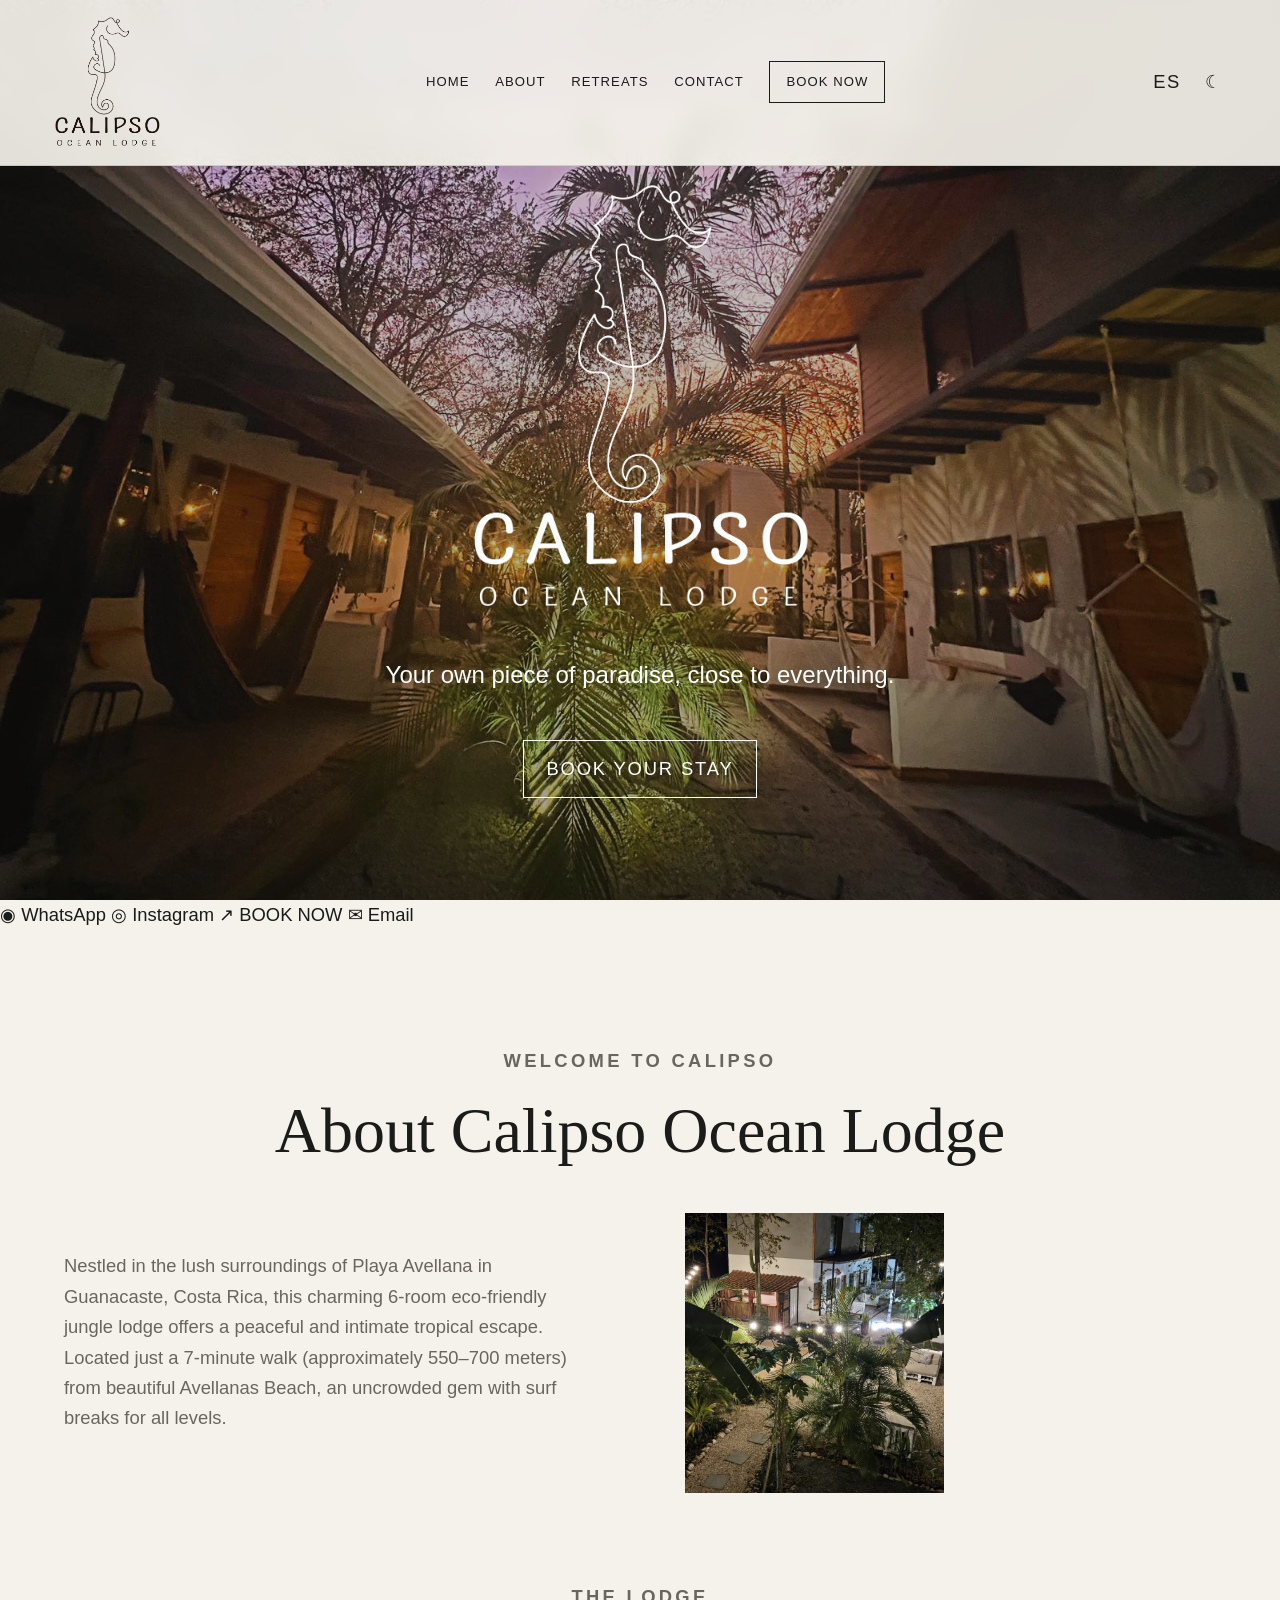
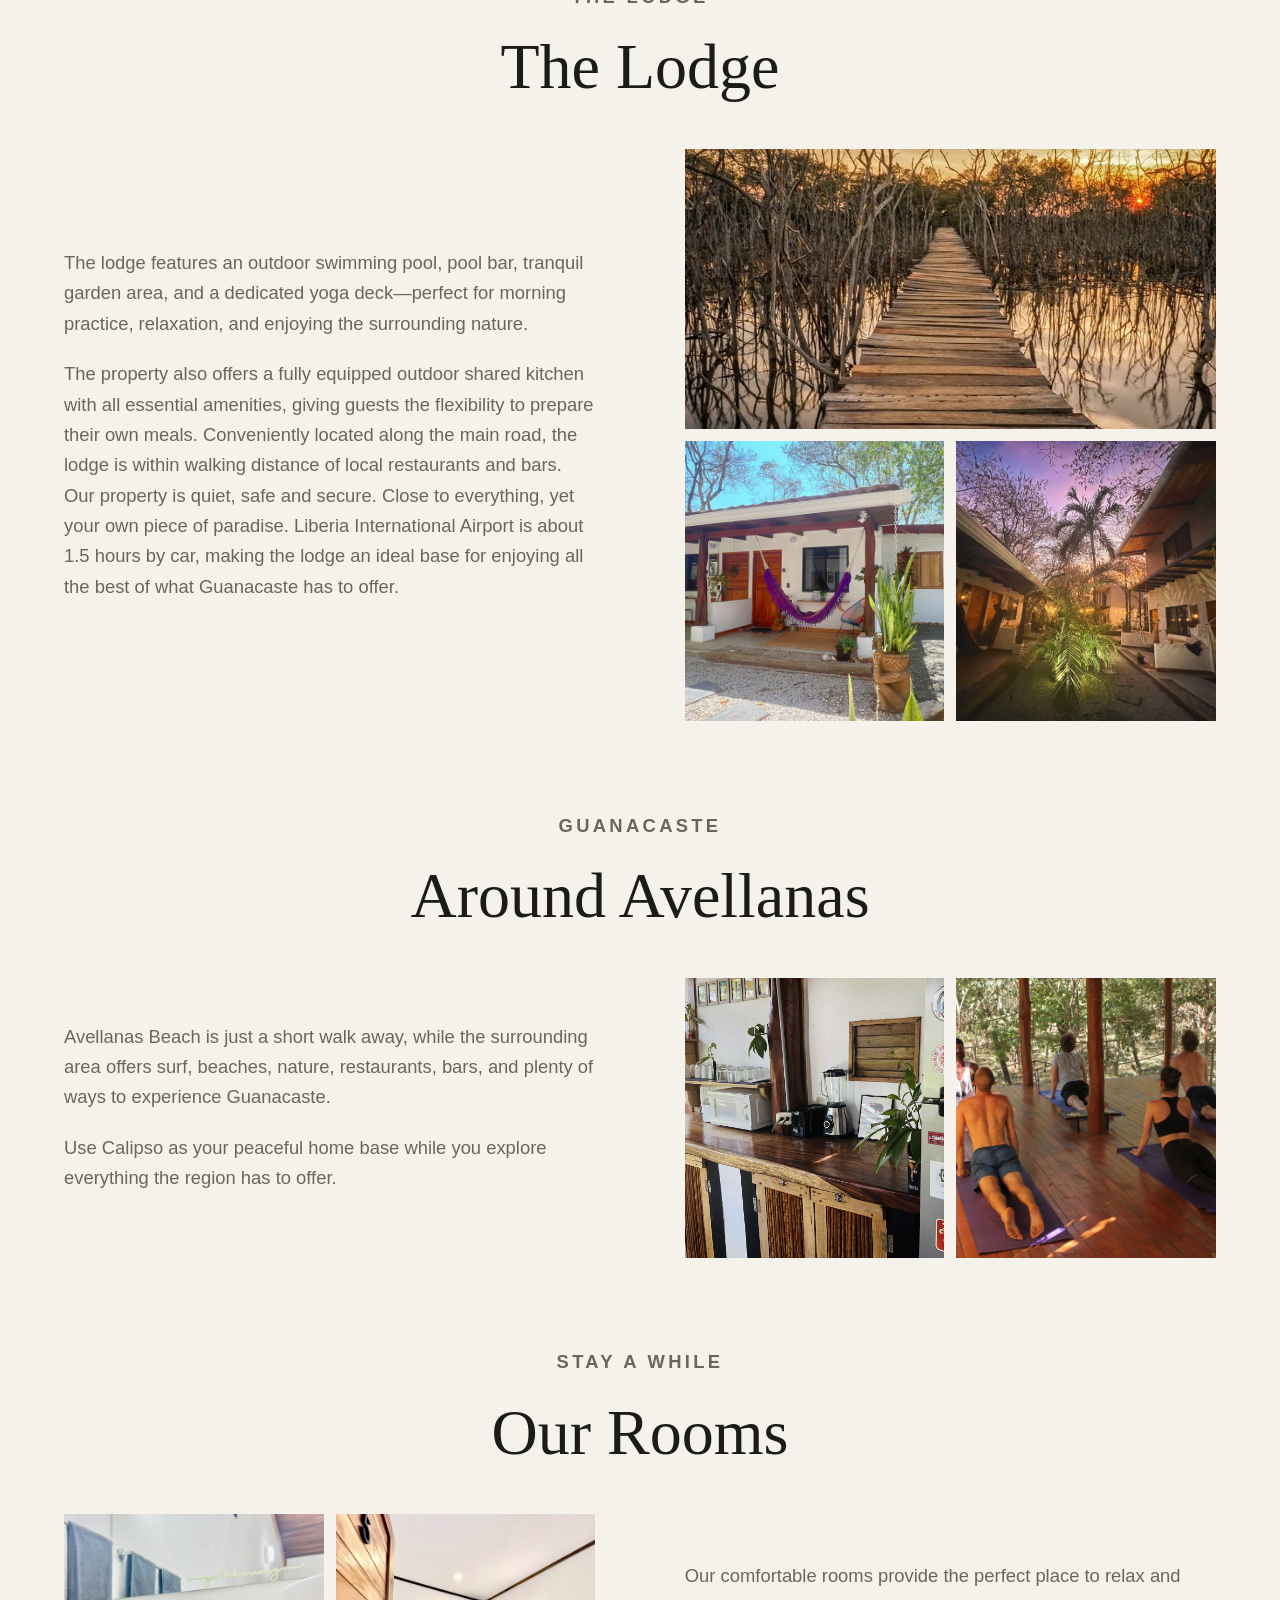
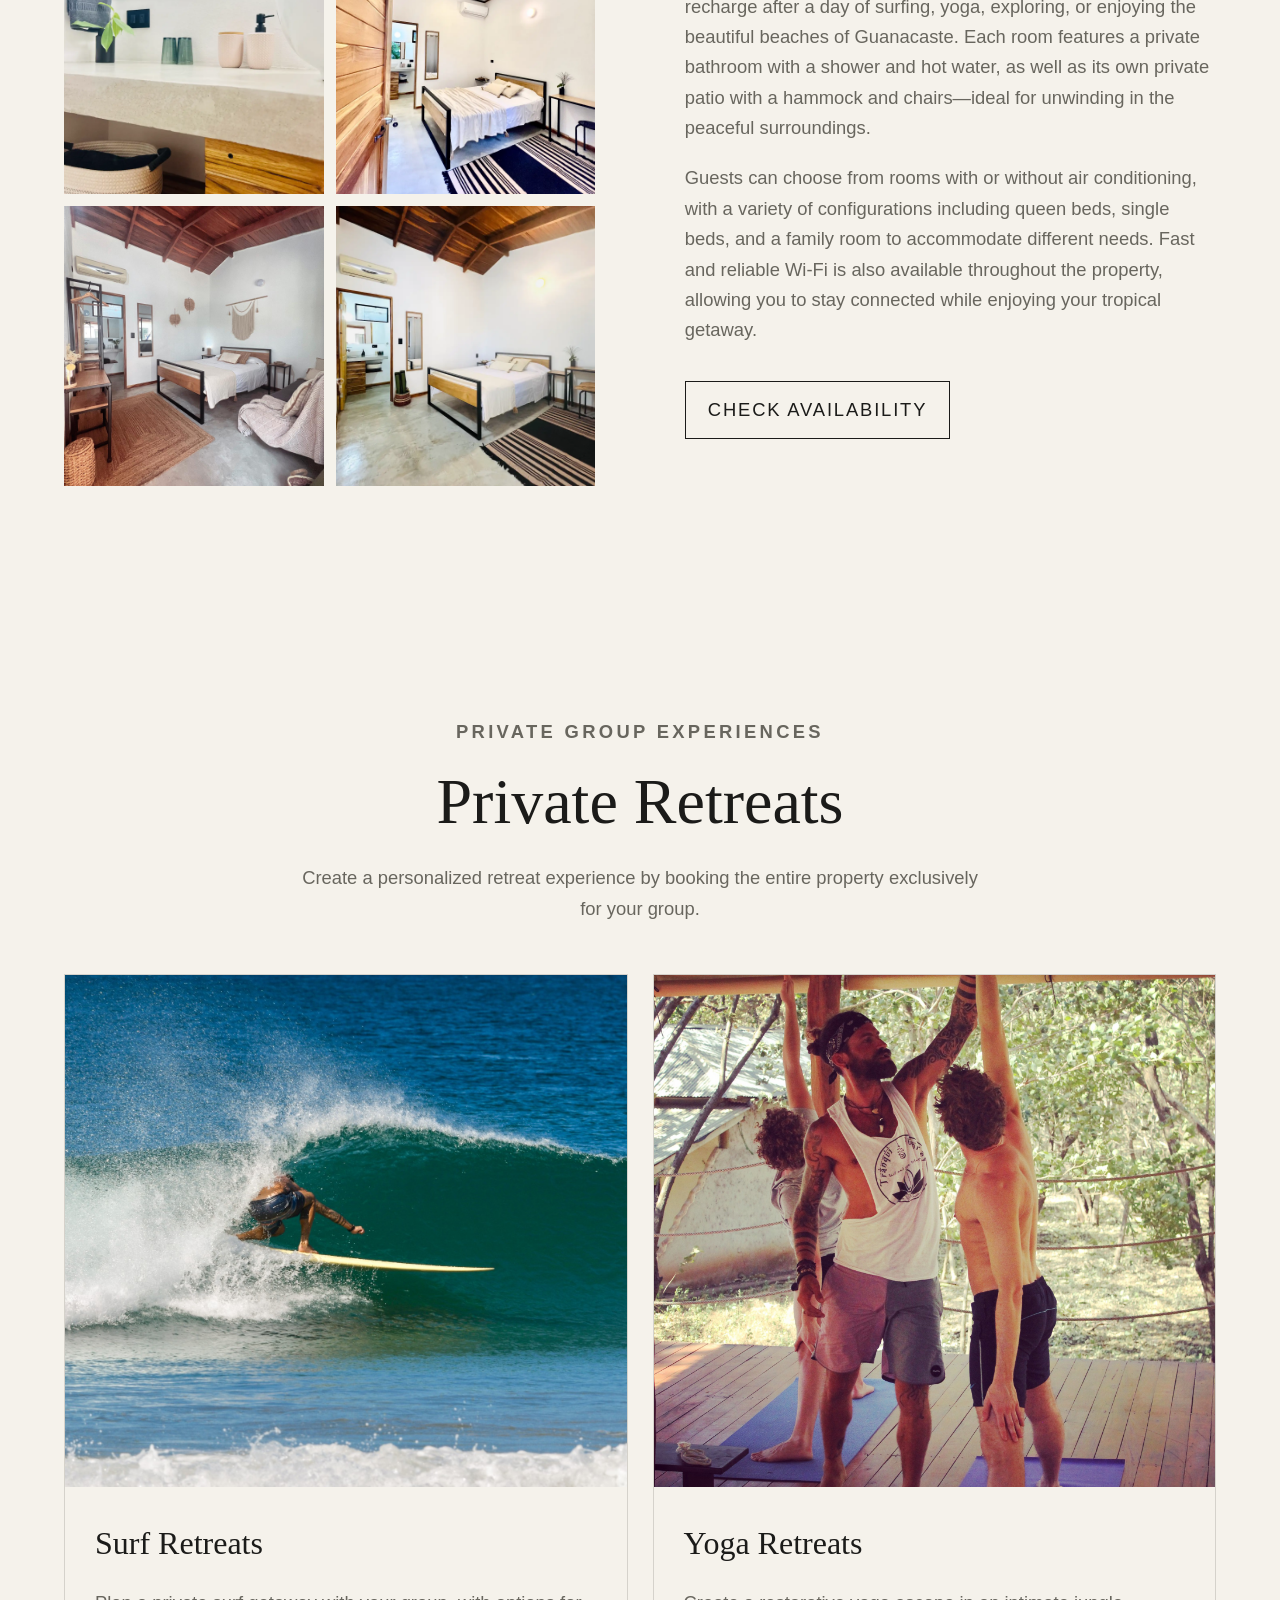
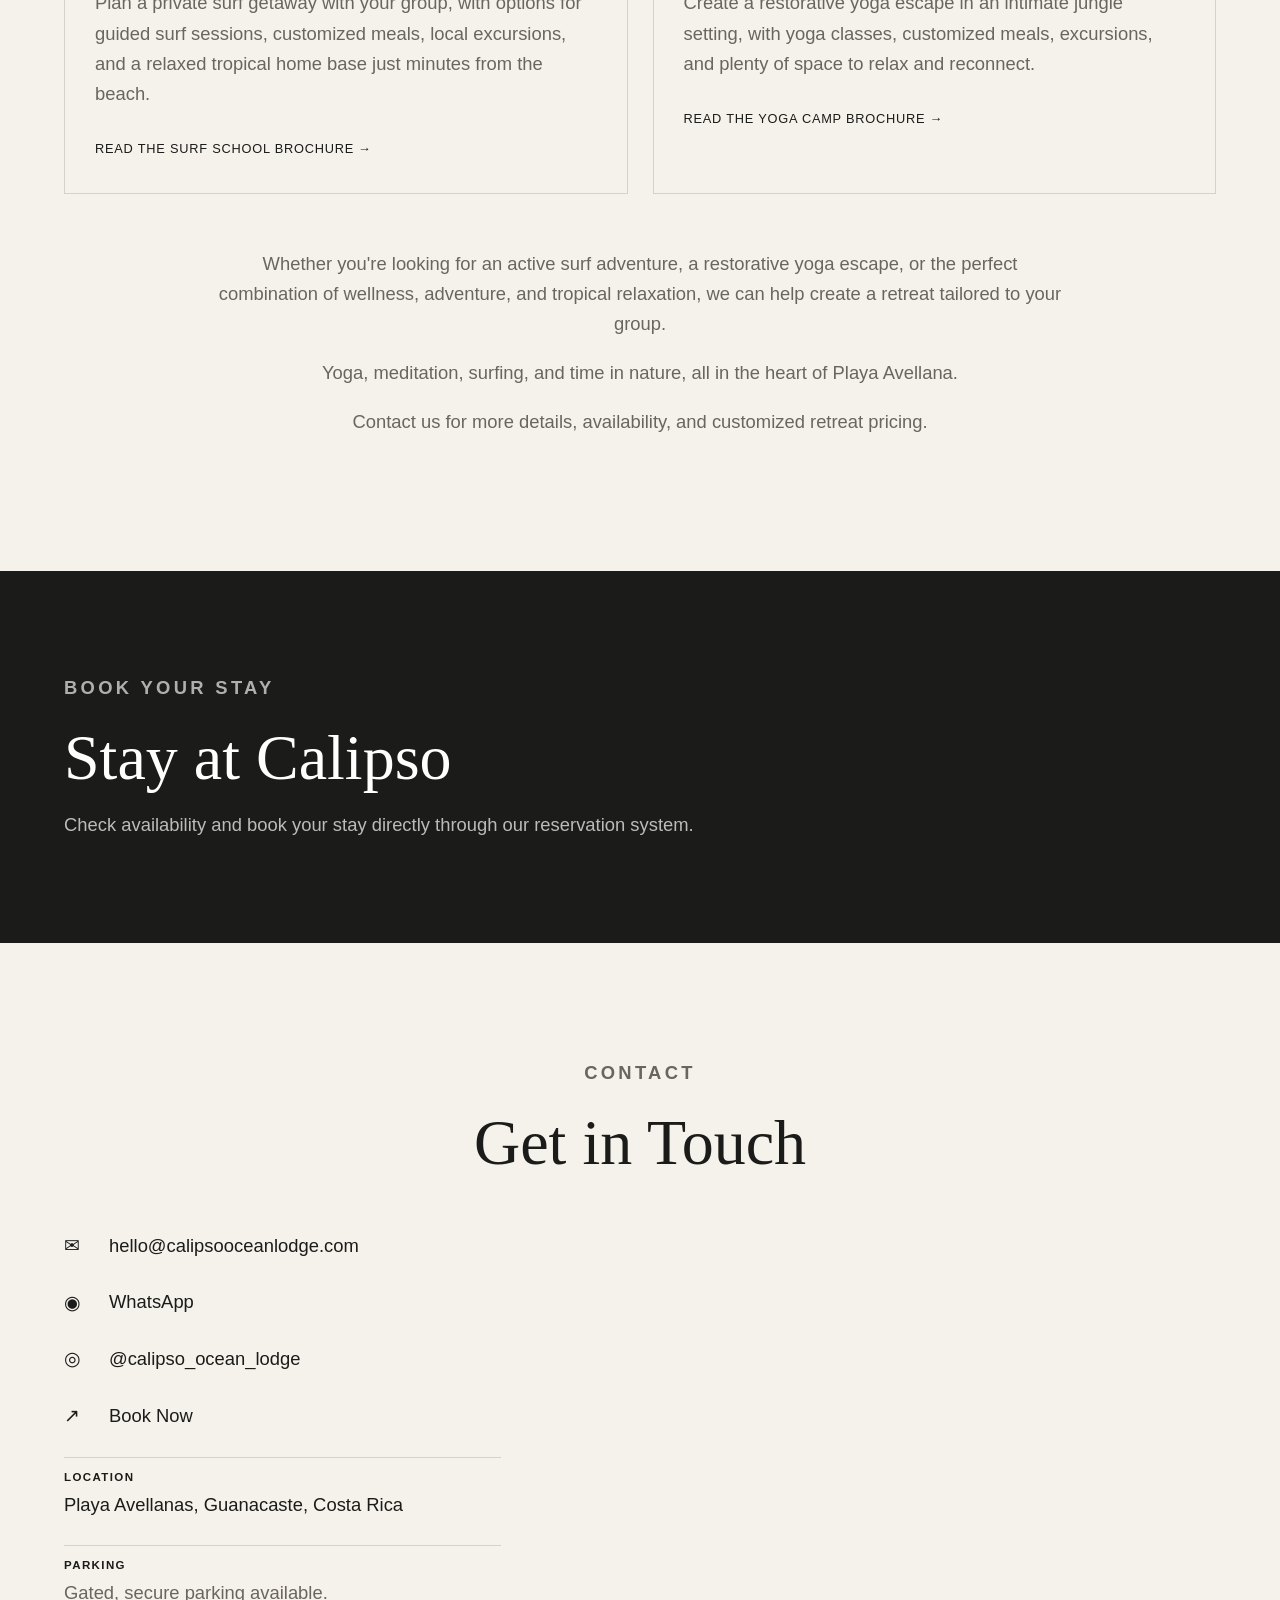
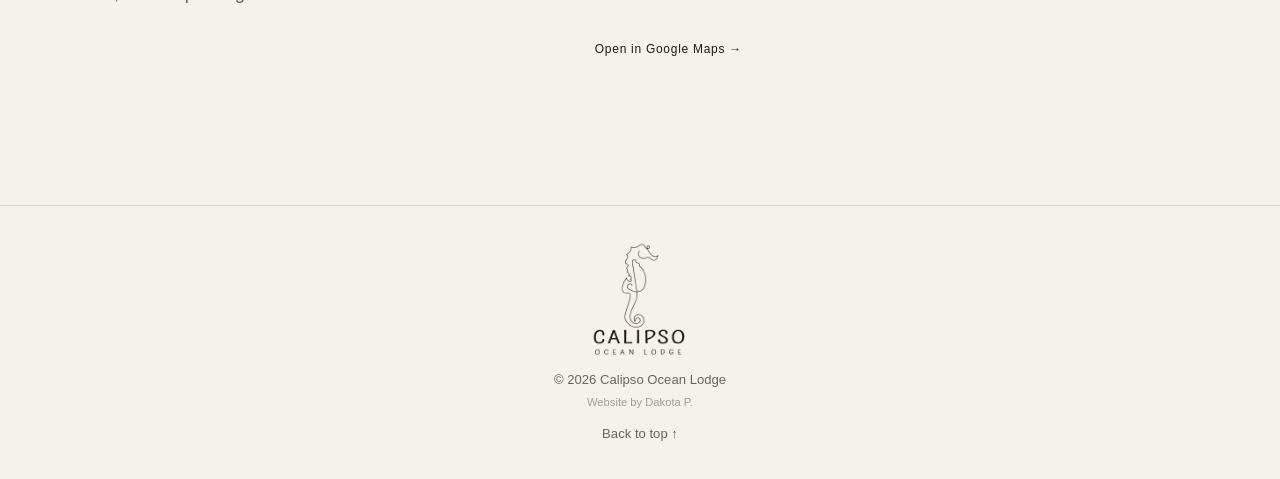
==== commit c60fe205: "Update index.html" ====
--- a/index.html
+++ b/index.html
@@ -11,38 +11,83 @@
 <body>
 
 <header class="site-header">
+
     <a href="#home" class="brand">
         <img src="images/logo_black.png" alt="Calipso Ocean Lodge" class="logo logo-dark">
         <img src="images/logo_white.png" alt="Calipso Ocean Lodge" class="logo logo-light">
     </a>
 
     <nav class="main-nav" id="main-nav">
-        <a href="#about" data-en="About" data-es="Nosotros">About</a>
-        <a href="#retreats" data-en="Retreats" data-es="Retiros">Retreats</a>
-        <a href="#contact" data-en="Contact" data-es="Contacto">Contact</a>
-        <a href="#octorate-booking"
+
+        <a href="#home"
+           class="mobile-home"
+           data-en="Home"
+           data-es="Inicio">
+            Home
+        </a>
+
+        <a href="#about"
+           data-en="About"
+           data-es="Nosotros">
+            About
+        </a>
+
+        <a href="#retreats"
+           data-en="Retreats"
+           data-es="Retiros">
+            Retreats
+        </a>
+
+        <a href="#contact"
+           data-en="Contact"
+           data-es="Contacto">
+            Contact
+        </a>
+
+        <a href="#booking"
            class="nav-book booking-trigger"
            data-en="Book Now"
            data-es="Reservar">
             Book Now
         </a>
+
     </nav>
 
     <div class="header-tools">
-        <button id="language-toggle" aria-label="Change language">ES</button>
-        <button id="theme-toggle" aria-label="Toggle light and dark mode">⏾</button>
-        <button id="menu-toggle" class="menu-toggle" aria-label="Open menu">☰</button>
+
+        <button id="language-toggle"
+                aria-label="Change language">
+            ES
+        </button>
+
+        <button id="theme-toggle"
+                aria-label="Toggle light and dark mode">
+            ☾
+        </button>
+
+        <button id="menu-toggle"
+                class="menu-toggle"
+                aria-label="Open menu">
+            ☰
+        </button>
+
     </div>
+
 </header>
 
 
 <main>
 
     <!-- HERO -->
+
     <section id="home" class="hero">
-        <img src="images/hotel_04.jpg" alt="Calipso Ocean Lodge" class="hero-image">
+
+        <img src="images/hotel_04.jpg"
+             alt="Calipso Ocean Lodge"
+             class="hero-image">
 
         <div class="hero-overlay">
+
             <div class="hero-content">
 
                 <p class="eyebrow"
@@ -61,7 +106,7 @@
                     Your own piece of paradise, close to everything.
                 </p>
 
-                <a href="#octorate-booking"
+                <a href="#booking"
                    class="button button-light booking-trigger"
                    data-en="Book Your Stay"
                    data-es="Reserva tu estadía">
@@ -69,14 +114,53 @@
                 </a>
 
             </div>
-        </div>
+
+        </div>
+
     </section>
 
 
+    <!-- QUICK LINKS -->
+
+    <div class="quick-links">
+
+        <a href="https://wa.me/50685964418"
+           target="_blank"
+           rel="noopener"
+           class="quick-link">
+            <span class="quick-link-icon">◉</span>
+            <span>WhatsApp</span>
+        </a>
+
+        <a href="https://www.instagram.com/calipso_ocean_lodge/"
+           target="_blank"
+           rel="noopener"
+           class="quick-link">
+            <span class="quick-link-icon">◎</span>
+            <span>Instagram</span>
+        </a>
+
+        <a href="#booking"
+           class="quick-link booking-trigger">
+            <span class="quick-link-icon">↗</span>
+            <span>BOOK NOW</span>
+        </a>
+
+        <a href="mailto:hello@calipsooceanlodge.com"
+           class="quick-link">
+            <span class="quick-link-icon">✉</span>
+            <span>Email</span>
+        </a>
+
+    </div>
+
+
     <!-- ABOUT -->
+
     <section id="about" class="section">
 
         <!-- ABOUT CALIPSO -->
+
         <div class="about-subsection">
 
             <div class="section-heading">
@@ -98,36 +182,31 @@
 
                 <div class="section-text">
 
-                    <p data-en="Nestled in the lush surroundings of Playa Avellana in Guanacaste, Costa Rica, this charming 6-room eco-riendly jungle lodge oers a peaceul and intimate tropical escape. Located just a 7-minute walk (approximately 550–700 meters) rom beautiul Playa Avellanas, an uncrowded gem with sur breaks or all levels."
-                       data-es="Ubicado entre la exuberante naturaleza de Playa Avellanas, Guanacaste, Costa Rica, este encantador lodge ecológico de 6 habitaciones orece una escapada tropical tranquila e íntima. Se encuentra a solo 7 minutos a pie (aproximadamente 550–700 metros) de la hermosa Playa Avellanas, una joya poco concurrida con olas para todos los niveles.">
-                        Nestled in the lush surroundings o Playa Avellana in Guanacaste, Costa Rica, this charming 6-room eco-riendly jungle lodge oers a peaceul and intimate tropical escape. Located just a 7-minute walk (approximately 550–700 meters) rom beautiul Playa Avellanas, an uncrowded gem with sur breaks or all levels.
-                    </p>
-
-                </div>
-
-                        <div class="photo-grid">
+                    <p data-en="Nestled in the lush surroundings of Playa Avellana in Guanacaste, Costa Rica, this charming 6-room eco-friendly jungle lodge offers a peaceful and intimate tropical escape. Located just a 7-minute walk (approximately 550–700 meters) from beautiful Avellanas Beach, an uncrowded gem with surf breaks for all levels."
+                       data-es="Ubicado entre la exuberante naturaleza de Playa Avellanas, Guanacaste, Costa Rica, este encantador lodge ecológico de 6 habitaciones ofrece una escapada tropical tranquila e íntima. Se encuentra a solo 7 minutos a pie (aproximadamente 550–700 metros) de la hermosa Playa Avellanas, una joya poco concurrida con olas para todos los niveles.">
+                        Nestled in the lush surroundings of Playa Avellana in Guanacaste, Costa Rica, this charming 6-room eco-friendly jungle lodge offers a peaceful and intimate tropical escape. Located just a 7-minute walk (approximately 550–700 meters) from beautiful Avellanas Beach, an uncrowded gem with surf breaks for all levels.
+                    </p>
+
+                </div>
+
+                <div class="photo-grid">
 
                     <button class="gallery-item"
                             data-gallery="property"
-                            data-index="8">
-                        <img src="images/hotel_01.jpg" alt="Calipso Ocean Lodge">
-                    </button>
-
-                    <button class="gallery-item"
-                            data-gallery="property"
-                            data-index="9">
-                        <img src="images/reception.jpg" alt="Calipso Ocean Lodge">
-                    </button>
-
-                </div>
-
-            </div>
-
-        </div>
-
+                            data-index="0">
+                        <img src="images/hotel_01.jpg"
+                             alt="Calipso Ocean Lodge">
+                    </button>
+
+                </div>
+
+            </div>
+
+        </div>
 
 
         <!-- THE LODGE -->
+
         <div class="about-subsection">
 
             <div class="section-heading">
@@ -149,7 +228,7 @@
 
                 <div class="section-text">
 
-                    <p data-en="The lodge eatures an outdoor swimming pool, pool bar, tranquil garden area, and a dedicated yoga deck—perfect for morning practice, relaxation, and enjoying the surrounding nature."
+                    <p data-en="The lodge features an outdoor swimming pool, pool bar, tranquil garden area, and a dedicated yoga deck—perfect for morning practice, relaxation, and enjoying the surrounding nature."
                        data-es="El lodge cuenta con una piscina al aire libre, bar junto a la piscina, un tranquilo jardín y una terraza dedicada al yoga, perfecta para practicar por la mañana, relajarse y disfrutar de la naturaleza.">
                         The lodge features an outdoor swimming pool, pool bar, tranquil garden area, and a dedicated yoga deck—perfect for morning practice, relaxation, and enjoying the surrounding nature.
                     </p>
@@ -161,26 +240,27 @@
 
                 </div>
 
-
-                <!-- PROPERTY PREVIEW -->
                 <div class="photo-grid property-preview">
 
                     <button class="gallery-item"
                             data-gallery="property"
                             data-index="1">
-                        <img src="images/hotel_02.jpg" alt="Calipso Ocean Lodge">
+                        <img src="images/hotel_02.jpg"
+                             alt="Calipso Ocean Lodge">
                     </button>
 
                     <button class="gallery-item"
                             data-gallery="property"
                             data-index="2">
-                        <img src="images/hotel_03.jpg" alt="Calipso Ocean Lodge">
+                        <img src="images/hotel_03.jpg"
+                             alt="Calipso Ocean Lodge">
                     </button>
 
                     <button class="gallery-item"
                             data-gallery="property"
                             data-index="3">
-                        <img src="images/hotel_14.jpg" alt="Calipso Ocean Lodge">
+                        <img src="images/hotel_04.jpg"
+                             alt="Calipso Ocean Lodge">
                     </button>
 
                 </div>
@@ -191,6 +271,7 @@
 
 
         <!-- AROUND AVELLANAS -->
+
         <div class="about-subsection">
 
             <div class="section-heading">
@@ -212,9 +293,9 @@
 
                 <div class="section-text">
 
-                    <p data-en="Playa Avellanas is just a short walk away, while the surrounding area offers surf, beaches, nature, restaurants, bars, and plenty of ways to experience Guanacaste."
+                    <p data-en="Avellanas Beach is just a short walk away, while the surrounding area offers surf, beaches, nature, restaurants, bars, and plenty of ways to experience Guanacaste."
                        data-es="Playa Avellanas está a pocos minutos a pie, mientras que los alrededores ofrecen surf, playas, naturaleza, restaurantes, bares y muchas formas de disfrutar Guanacaste.">
-                        Playa Avellanas is just a short walk away, while the surrounding area offers surf, beaches, nature, restaurants, bars, and plenty of ways to experience Guanacaste.
+                        Avellanas Beach is just a short walk away, while the surrounding area offers surf, beaches, nature, restaurants, bars, and plenty of ways to experience Guanacaste.
                     </p>
 
                     <p data-en="Use Calipso as your peaceful home base while you explore everything the region has to offer."
@@ -229,13 +310,15 @@
                     <button class="gallery-item"
                             data-gallery="property"
                             data-index="8">
-                        <img src="images/hotel_09.jpg" alt="Calipso Ocean Lodge">
+                        <img src="images/hotel_09.jpg"
+                             alt="Calipso Ocean Lodge">
                     </button>
 
                     <button class="gallery-item"
                             data-gallery="property"
                             data-index="9">
-                        <img src="images/hotel_10.jpg" alt="Calipso Ocean Lodge">
+                        <img src="images/hotel_10.jpg"
+                             alt="Calipso Ocean Lodge">
                     </button>
 
                 </div>
@@ -246,6 +329,7 @@
 
 
         <!-- OUR ROOMS -->
+
         <div class="about-subsection">
 
             <div class="section-heading">
@@ -277,7 +361,7 @@
                         Guests can choose from rooms with or without air conditioning, with a variety of configurations including queen beds, single beds, and a family room to accommodate different needs. Fast and reliable Wi-Fi is also available throughout the property, allowing you to stay connected while enjoying your tropical getaway.
                     </p>
 
-                    <a href="#octorate-booking"
+                    <a href="#booking"
                        class="button booking-trigger"
                        data-en="Check Availability"
                        data-es="Ver disponibilidad">
@@ -286,32 +370,34 @@
 
                 </div>
 
-
-                <!-- ROOMS PREVIEW -->
                 <div class="photo-grid room-preview">
 
                     <button class="gallery-item"
                             data-gallery="rooms"
                             data-index="0">
-                        <img src="images/room_a.jpg" alt="Guest room at Calipso Ocean Lodge">
+                        <img src="images/room_a.jpg"
+                             alt="Guest room at Calipso Ocean Lodge">
                     </button>
 
                     <button class="gallery-item"
                             data-gallery="rooms"
                             data-index="1">
-                        <img src="images/room_b.jpg" alt="Guest room at Calipso Ocean Lodge">
+                        <img src="images/room_b.jpg"
+                             alt="Guest room at Calipso Ocean Lodge">
                     </button>
 
                     <button class="gallery-item"
                             data-gallery="rooms"
                             data-index="2">
-                        <img src="images/room_c.jpg" alt="Guest room at Calipso Ocean Lodge">
+                        <img src="images/room_c.jpg"
+                             alt="Guest room at Calipso Ocean Lodge">
                     </button>
 
                     <button class="gallery-item"
                             data-gallery="rooms"
                             data-index="3">
-                        <img src="images/room_d.jpg" alt="Guest room at Calipso Ocean Lodge">
+                        <img src="images/room_d.jpg"
+                             alt="Guest room at Calipso Ocean Lodge">
                     </button>
 
                 </div>
@@ -324,6 +410,7 @@
 
 
     <!-- RETREATS -->
+
     <section id="retreats" class="section">
 
         <div class="section-heading">
@@ -376,9 +463,9 @@
                     <a href="docs/Surf%20School%20brochure.pdf"
                        target="_blank"
                        class="text-link"
-                       data-en="READ THE SURF CAMP BROCHURE →"
-                       data-es="LEER EL FOLLETO DEL CAMPAMENTO DE SURF →">
-                        READ THE SURF CAMP BROCHURE →
+                       data-en="READ THE SURF SCHOOL BROCHURE →"
+                       data-es="LEER EL FOLLETO DE SURF →">
+                        READ THE SURF SCHOOL BROCHURE →
                     </a>
 
                 </div>
@@ -447,10 +534,11 @@
 
 
     <!-- BOOKING -->
+
     <section class="booking-banner"
-             id="octorate-booking">
-
-        <div>
+             id="booking">
+
+        <div class="booking-content">
 
             <p class="eyebrow"
                data-en="BOOK YOUR STAY"
@@ -470,16 +558,20 @@
 
         </div>
 
-        <br>
-  <div>
-        <!-- Octorate Widget Integrated -->
-        <script type="text/javascript" src="https://resx.octorate.com/octobook/resources/widget/js/form.js" data-sitekey="octosite837260"></script>
-  </div>
+        <!-- Octorate Widget -->
+
+        <script type="text/javascript"
+                src="https://resx.octorate.com/octobook/resources/widget/js/form.js"
+                data-sitekey="octosite837260">
+        </script>
+
     </section>
 
 
     <!-- CONTACT -->
-    <section id="contact" class="section contact-section">
+
+    <section id="contact"
+             class="section contact-section">
 
         <div class="section-heading">
 
@@ -532,10 +624,11 @@
                 </a>
 
 
-                <a href="#octorate-booking"
+                <a href="#booking"
                    class="contact-link booking-trigger">
 
                     <span class="contact-icon">↗</span>
+
                     <span data-en="Book Now"
                           data-es="Reservar">
                         Book Now
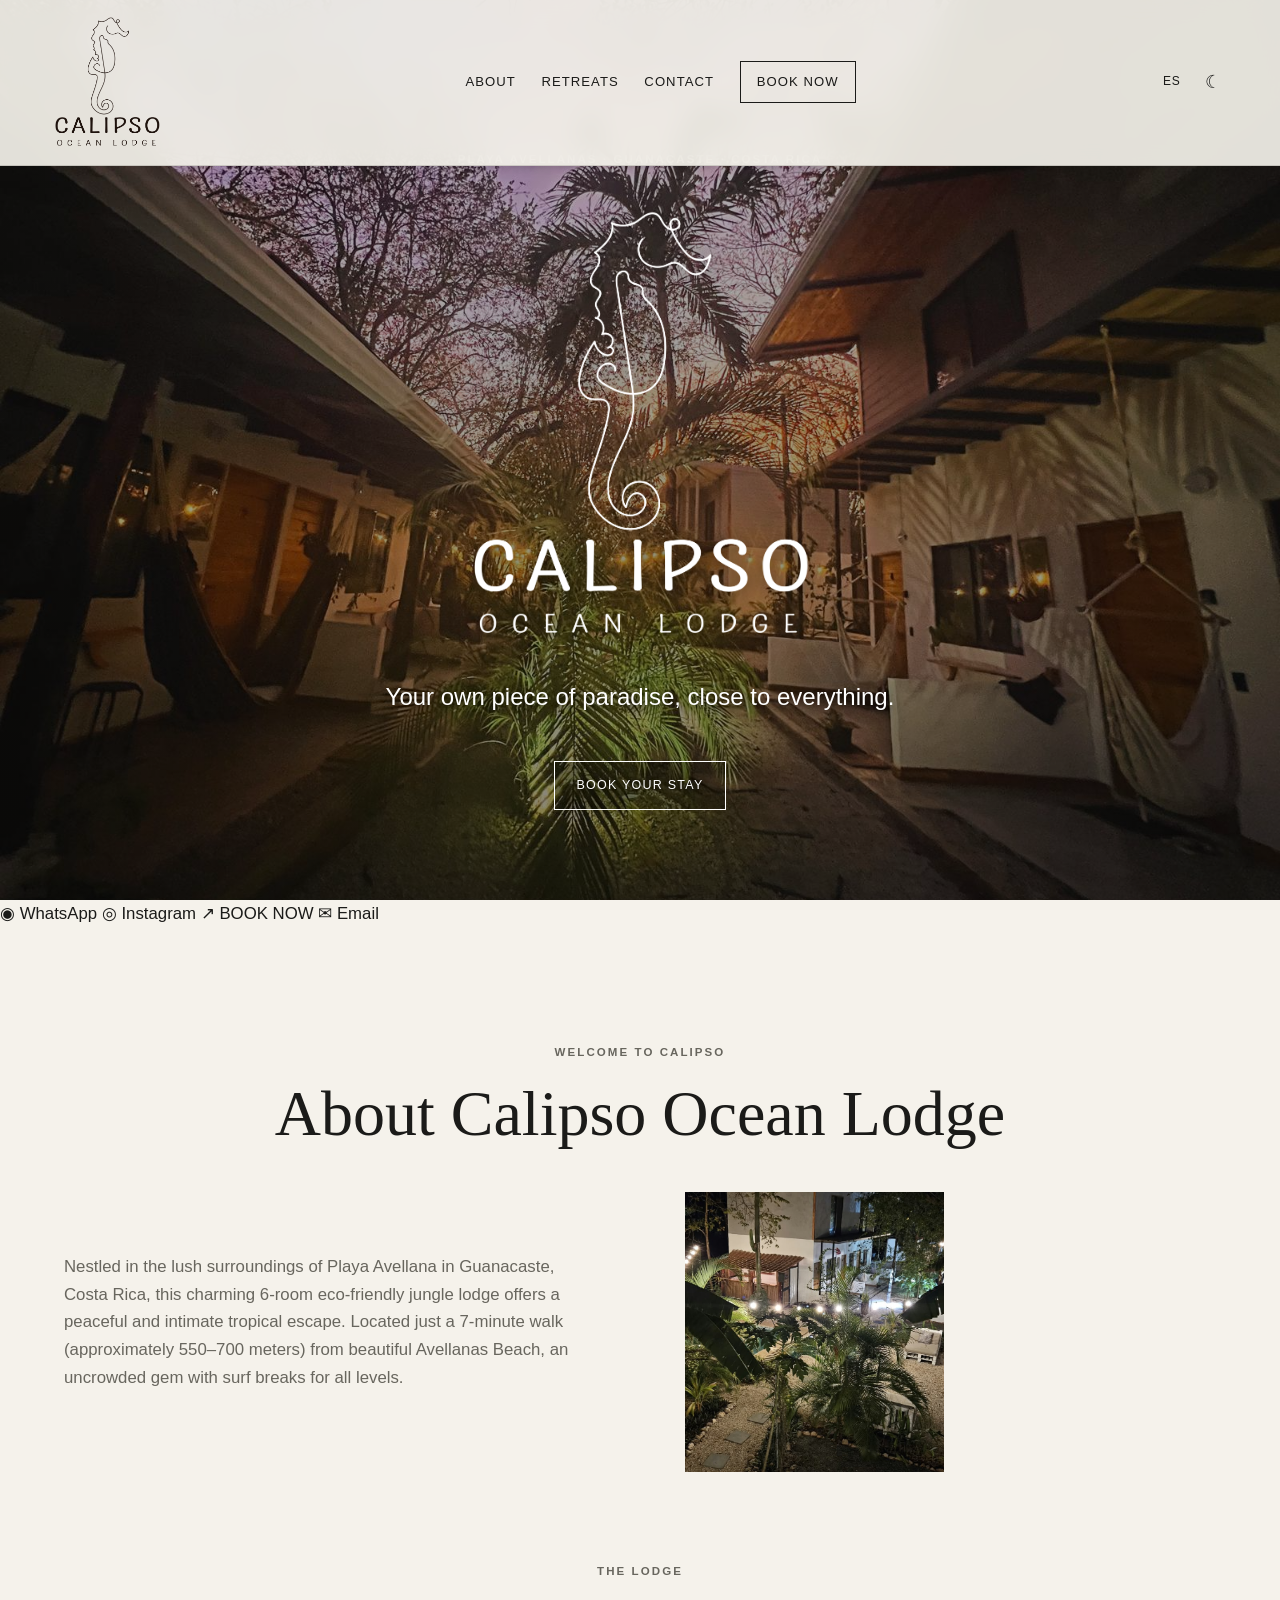
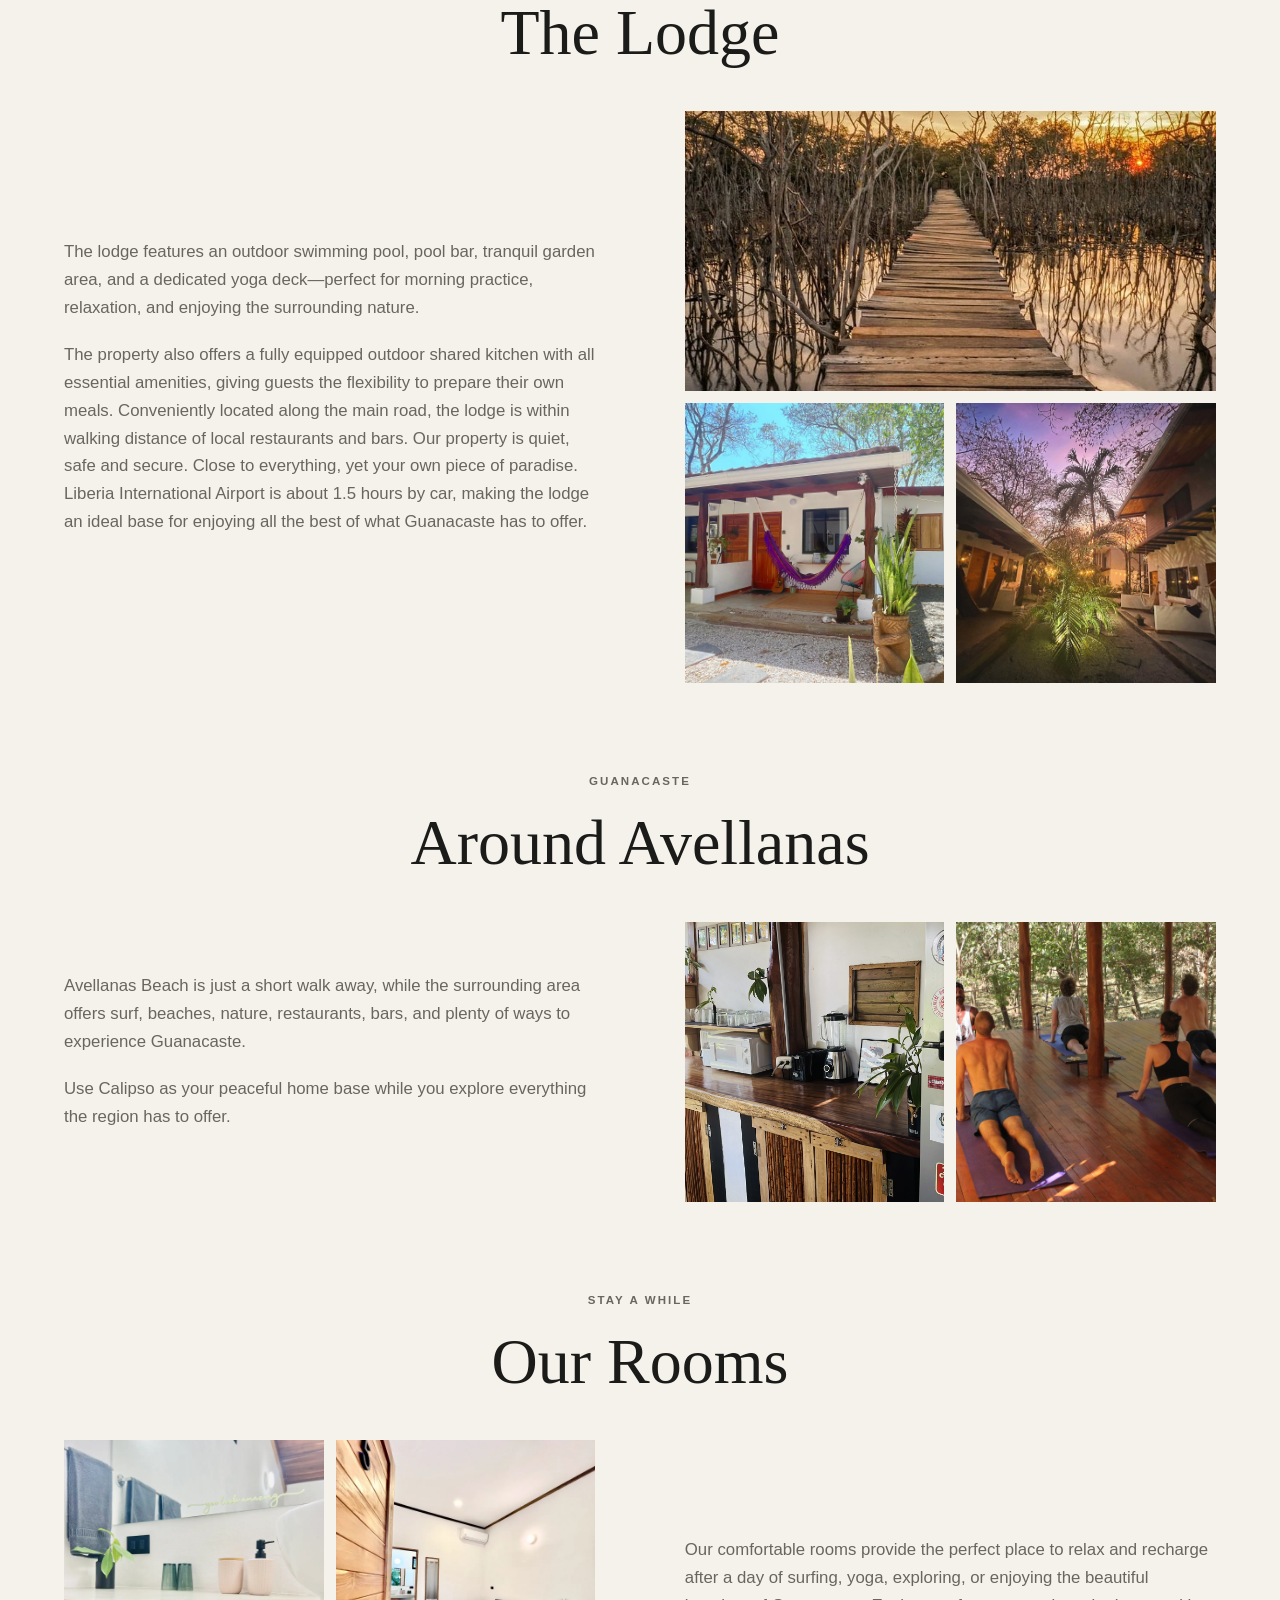
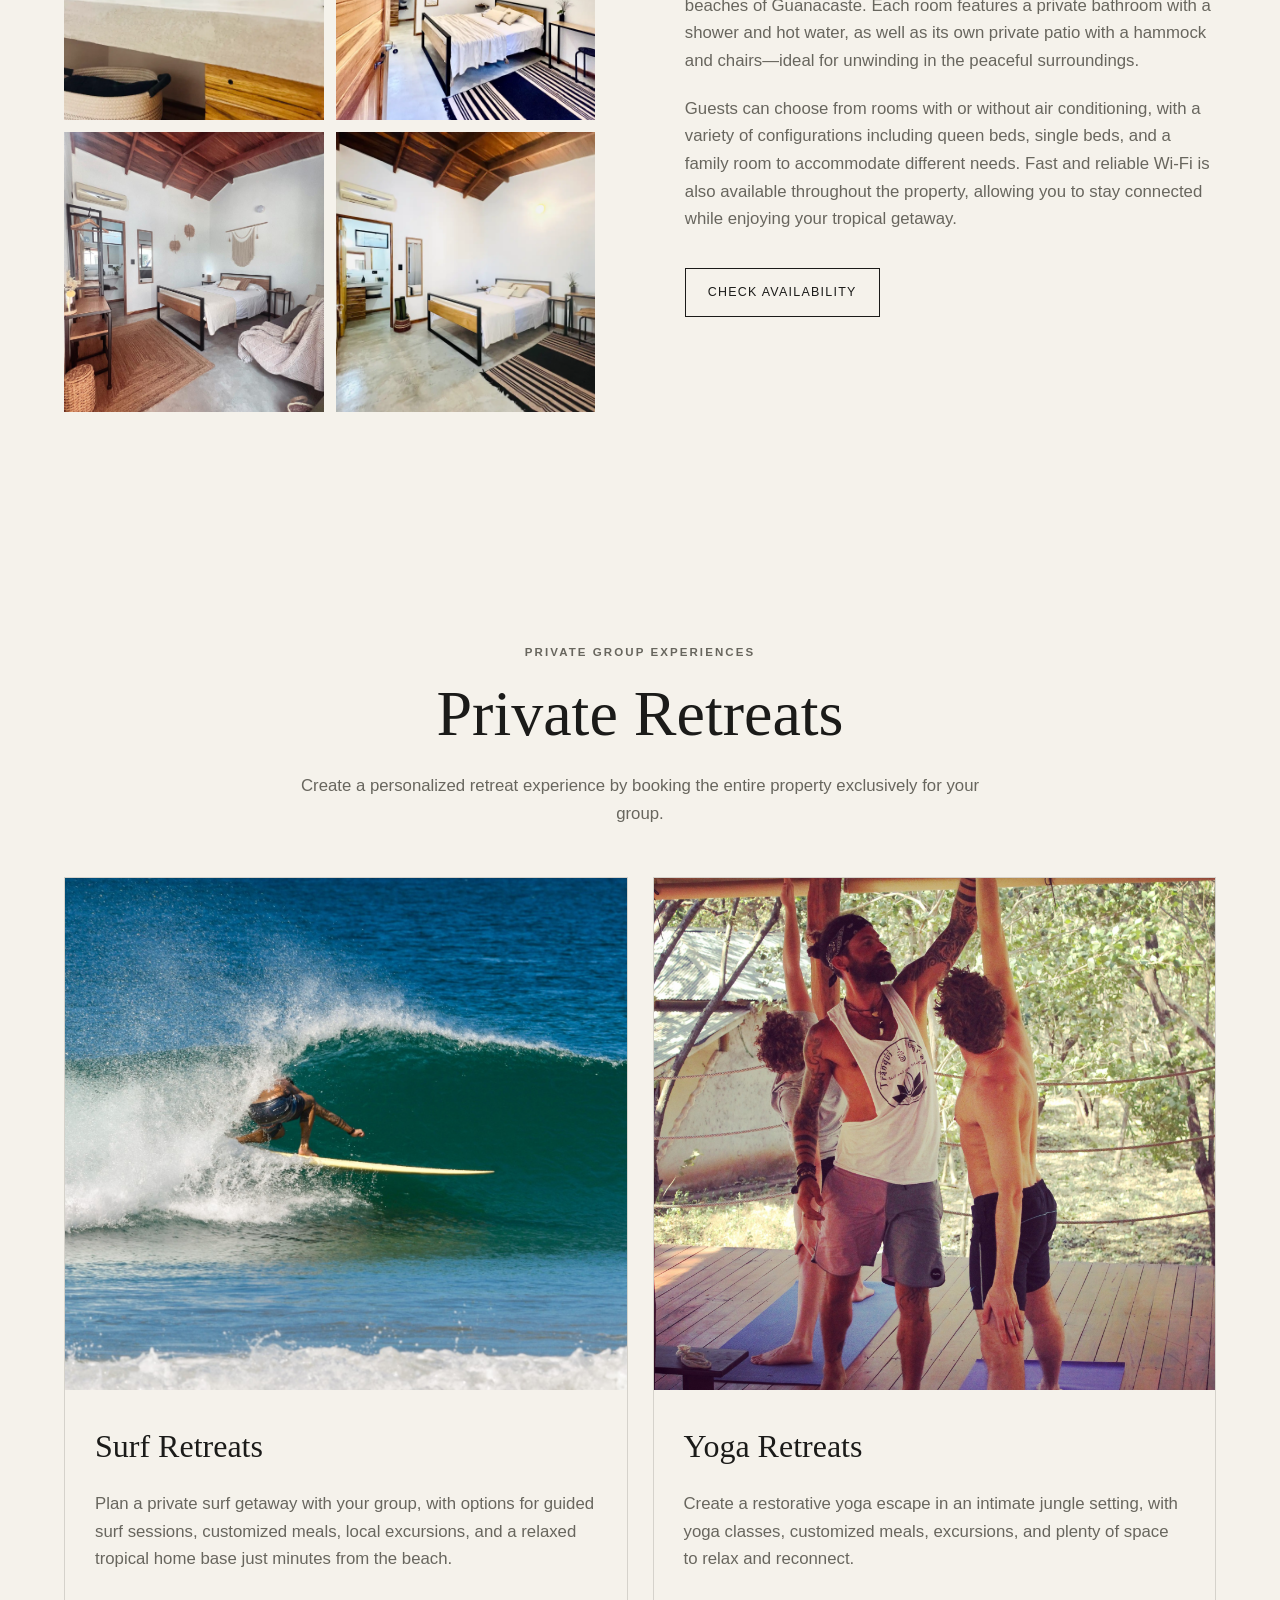
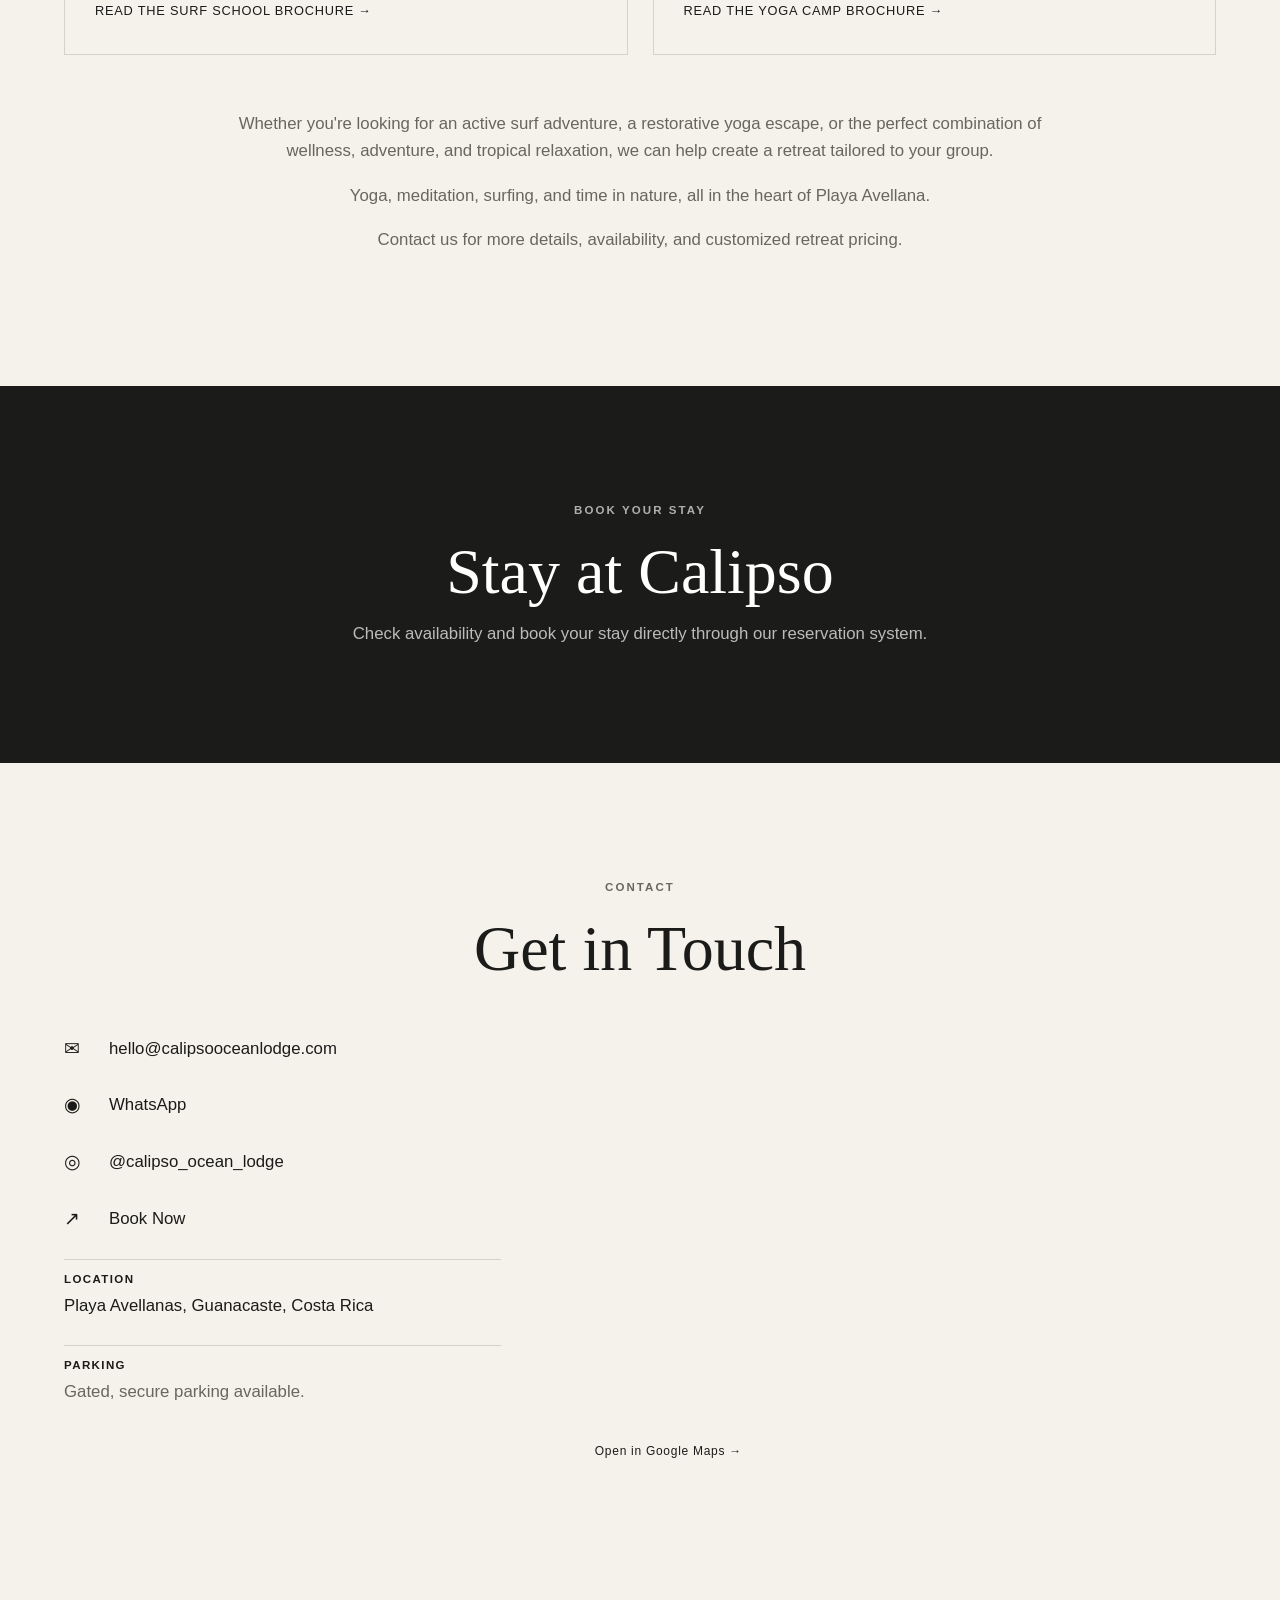
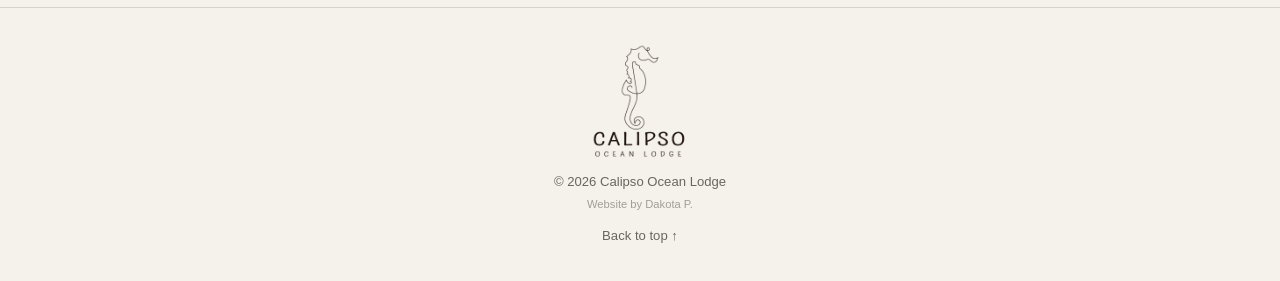
==== commit 2b13432d: "Update index.html" ====
--- a/index.html
+++ b/index.html
@@ -11,83 +11,38 @@
 <body>
 
 <header class="site-header">
-
     <a href="#home" class="brand">
         <img src="images/logo_black.png" alt="Calipso Ocean Lodge" class="logo logo-dark">
         <img src="images/logo_white.png" alt="Calipso Ocean Lodge" class="logo logo-light">
     </a>
 
     <nav class="main-nav" id="main-nav">
-
-        <a href="#home"
-           class="mobile-home"
-           data-en="Home"
-           data-es="Inicio">
-            Home
-        </a>
-
-        <a href="#about"
-           data-en="About"
-           data-es="Nosotros">
-            About
-        </a>
-
-        <a href="#retreats"
-           data-en="Retreats"
-           data-es="Retiros">
-            Retreats
-        </a>
-
-        <a href="#contact"
-           data-en="Contact"
-           data-es="Contacto">
-            Contact
-        </a>
-
-        <a href="#booking"
+        <a href="#about" data-en="About" data-es="Nosotros">About</a>
+        <a href="#retreats" data-en="Retreats" data-es="Retiros">Retreats</a>
+        <a href="#contact" data-en="Contact" data-es="Contacto">Contact</a>
+        <a href="#octorate-booking"
            class="nav-book booking-trigger"
            data-en="Book Now"
            data-es="Reservar">
             Book Now
         </a>
-
     </nav>
 
     <div class="header-tools">
-
-        <button id="language-toggle"
-                aria-label="Change language">
-            ES
-        </button>
-
-        <button id="theme-toggle"
-                aria-label="Toggle light and dark mode">
-            ☾
-        </button>
-
-        <button id="menu-toggle"
-                class="menu-toggle"
-                aria-label="Open menu">
-            ☰
-        </button>
-
+        <button id="language-toggle" aria-label="Change language">ES</button>
+        <button id="theme-toggle" aria-label="Toggle light and dark mode">☾</button>
+        <button id="menu-toggle" class="menu-toggle" aria-label="Open menu">☰</button>
     </div>
-
 </header>
 
 
 <main>
 
     <!-- HERO -->
-
     <section id="home" class="hero">
-
-        <img src="images/hotel_04.jpg"
-             alt="Calipso Ocean Lodge"
-             class="hero-image">
+        <img src="images/hotel_04.jpg" alt="Calipso Ocean Lodge" class="hero-image">
 
         <div class="hero-overlay">
-
             <div class="hero-content">
 
                 <p class="eyebrow"
@@ -106,7 +61,7 @@
                     Your own piece of paradise, close to everything.
                 </p>
 
-                <a href="#booking"
+                <a href="#octorate-booking"
                    class="button button-light booking-trigger"
                    data-en="Book Your Stay"
                    data-es="Reserva tu estadía">
@@ -114,14 +69,11 @@
                 </a>
 
             </div>
-
-        </div>
-
+        </div>
     </section>
 
 
     <!-- QUICK LINKS -->
-
     <div class="quick-links">
 
         <a href="https://wa.me/50685964418"
@@ -140,7 +92,7 @@
             <span>Instagram</span>
         </a>
 
-        <a href="#booking"
+        <a href="#octorate-booking"
            class="quick-link booking-trigger">
             <span class="quick-link-icon">↗</span>
             <span>BOOK NOW</span>
@@ -156,11 +108,9 @@
 
 
     <!-- ABOUT -->
-
     <section id="about" class="section">
 
         <!-- ABOUT CALIPSO -->
-
         <div class="about-subsection">
 
             <div class="section-heading">
@@ -194,8 +144,7 @@
                     <button class="gallery-item"
                             data-gallery="property"
                             data-index="0">
-                        <img src="images/hotel_01.jpg"
-                             alt="Calipso Ocean Lodge">
+                        <img src="images/hotel_01.jpg" alt="Calipso Ocean Lodge">
                     </button>
 
                 </div>
@@ -206,7 +155,6 @@
 
 
         <!-- THE LODGE -->
-
         <div class="about-subsection">
 
             <div class="section-heading">
@@ -240,27 +188,26 @@
 
                 </div>
 
+
+                <!-- PROPERTY PREVIEW -->
                 <div class="photo-grid property-preview">
 
                     <button class="gallery-item"
                             data-gallery="property"
                             data-index="1">
-                        <img src="images/hotel_02.jpg"
-                             alt="Calipso Ocean Lodge">
+                        <img src="images/hotel_02.jpg" alt="Calipso Ocean Lodge">
                     </button>
 
                     <button class="gallery-item"
                             data-gallery="property"
                             data-index="2">
-                        <img src="images/hotel_03.jpg"
-                             alt="Calipso Ocean Lodge">
+                        <img src="images/hotel_03.jpg" alt="Calipso Ocean Lodge">
                     </button>
 
                     <button class="gallery-item"
                             data-gallery="property"
                             data-index="3">
-                        <img src="images/hotel_04.jpg"
-                             alt="Calipso Ocean Lodge">
+                        <img src="images/hotel_04.jpg" alt="Calipso Ocean Lodge">
                     </button>
 
                 </div>
@@ -271,7 +218,6 @@
 
 
         <!-- AROUND AVELLANAS -->
-
         <div class="about-subsection">
 
             <div class="section-heading">
@@ -310,15 +256,13 @@
                     <button class="gallery-item"
                             data-gallery="property"
                             data-index="8">
-                        <img src="images/hotel_09.jpg"
-                             alt="Calipso Ocean Lodge">
+                        <img src="images/hotel_09.jpg" alt="Calipso Ocean Lodge">
                     </button>
 
                     <button class="gallery-item"
                             data-gallery="property"
                             data-index="9">
-                        <img src="images/hotel_10.jpg"
-                             alt="Calipso Ocean Lodge">
+                        <img src="images/hotel_10.jpg" alt="Calipso Ocean Lodge">
                     </button>
 
                 </div>
@@ -329,7 +273,6 @@
 
 
         <!-- OUR ROOMS -->
-
         <div class="about-subsection">
 
             <div class="section-heading">
@@ -361,7 +304,7 @@
                         Guests can choose from rooms with or without air conditioning, with a variety of configurations including queen beds, single beds, and a family room to accommodate different needs. Fast and reliable Wi-Fi is also available throughout the property, allowing you to stay connected while enjoying your tropical getaway.
                     </p>
 
-                    <a href="#booking"
+                    <a href="#octorate-booking"
                        class="button booking-trigger"
                        data-en="Check Availability"
                        data-es="Ver disponibilidad">
@@ -370,34 +313,32 @@
 
                 </div>
 
+
+                <!-- ROOMS PREVIEW -->
                 <div class="photo-grid room-preview">
 
                     <button class="gallery-item"
                             data-gallery="rooms"
                             data-index="0">
-                        <img src="images/room_a.jpg"
-                             alt="Guest room at Calipso Ocean Lodge">
+                        <img src="images/room_a.jpg" alt="Guest room at Calipso Ocean Lodge">
                     </button>
 
                     <button class="gallery-item"
                             data-gallery="rooms"
                             data-index="1">
-                        <img src="images/room_b.jpg"
-                             alt="Guest room at Calipso Ocean Lodge">
+                        <img src="images/room_b.jpg" alt="Guest room at Calipso Ocean Lodge">
                     </button>
 
                     <button class="gallery-item"
                             data-gallery="rooms"
                             data-index="2">
-                        <img src="images/room_c.jpg"
-                             alt="Guest room at Calipso Ocean Lodge">
+                        <img src="images/room_c.jpg" alt="Guest room at Calipso Ocean Lodge">
                     </button>
 
                     <button class="gallery-item"
                             data-gallery="rooms"
                             data-index="3">
-                        <img src="images/room_d.jpg"
-                             alt="Guest room at Calipso Ocean Lodge">
+                        <img src="images/room_d.jpg" alt="Guest room at Calipso Ocean Lodge">
                     </button>
 
                 </div>
@@ -410,7 +351,6 @@
 
 
     <!-- RETREATS -->
-
     <section id="retreats" class="section">
 
         <div class="section-heading">
@@ -534,11 +474,10 @@
 
 
     <!-- BOOKING -->
-
     <section class="booking-banner"
-             id="booking">
-
-        <div class="booking-content">
+             id="octorate-booking">
+
+        <div>
 
             <p class="eyebrow"
                data-en="BOOK YOUR STAY"
@@ -558,20 +497,14 @@
 
         </div>
 
-        <!-- Octorate Widget -->
-
-        <script type="text/javascript"
-                src="https://resx.octorate.com/octobook/resources/widget/js/form.js"
-                data-sitekey="octosite837260">
-        </script>
+        <!-- Octorate Widget Integrated -->
+        <script type="text/javascript" src="https://resx.octorate.com/octobook/resource/js/octobook.js" data-sitekey="octosite837260"></script>
 
     </section>
 
 
     <!-- CONTACT -->
-
-    <section id="contact"
-             class="section contact-section">
+    <section id="contact" class="section contact-section">
 
         <div class="section-heading">
 
@@ -624,11 +557,10 @@
                 </a>
 
 
-                <a href="#booking"
+                <a href="#octorate-booking"
                    class="contact-link booking-trigger">
 
                     <span class="contact-icon">↗</span>
-
                     <span data-en="Book Now"
                           data-es="Reservar">
                         Book Now
--- a/style.css
+++ b/style.css
@@ -15,6 +15,7 @@
 
 html {
     scroll-behavior: smooth;
+    scroll-padding-top: 90px;
 }
 
 body {
@@ -23,7 +24,7 @@
     background: var(--bg);
     color: var(--text);
     line-height: 1.65;
-    font-size: 1.15rem;
+    font-size: 1.05rem;
 }
 
 body.dark {
@@ -123,6 +124,10 @@
     color: var(--bg);
 }
 
+.mobile-home {
+    display: none;
+}
+
 .header-tools {
     display: flex;
     align-items: center;
@@ -138,7 +143,7 @@
 }
 
 #language-toggle {
-    font-size: 1.15rem;
+    font-size: 0.75rem;
     letter-spacing: 0.08em;
 }
 
@@ -178,9 +183,10 @@
     align-items: center;
     justify-content: center;
     text-align: center;
+    padding: 90px 20px 30px;
     background: linear-gradient(
-        rgba(0, 0, 0, 0.15),
-        rgba(0, 0, 0, 0.38)
+        rgba(0, 0, 0, 0.28),
+        rgba(0, 0, 0, 0.48)
     );
 }
 
@@ -189,21 +195,39 @@
     color: white;
 }
 
+.hero-content .eyebrow {
+    text-shadow: 0 2px 8px rgba(0, 0, 0, 0.75);
+}
+
 .eyebrow {
     margin: 0 0 18px;
-    font-size: 1.15rem;
+    font-size: 0.72rem;
     letter-spacing: 0.18em;
     font-weight: bold;
 }
 
 .hero-logo {
     width: min(390px, 70vw);
-    margin: 35px auto 25px;
+    margin: 25px auto 20px;
+    filter: drop-shadow(0 3px 8px rgba(0, 0, 0, 0.45));
 }
 
 .hero-text {
-    font-size: clamp(1.15rem, 2vw, 1.5rem);
+    font-size: clamp(1.1rem, 2vw, 1.5rem);
     margin: 0 auto 30px;
+    text-shadow: 0 2px 8px rgba(0, 0, 0, 0.75);
+}
+
+.hero .button-light {
+    background: rgba(0, 0, 0, 0.25);
+    border: 1px solid white;
+    text-shadow: 0 1px 4px rgba(0, 0, 0, 0.5);
+}
+
+.hero .button-light:hover {
+    background: white;
+    color: #111;
+    text-shadow: none;
 }
 
 
@@ -245,13 +269,13 @@
     font-family: Georgia, "Times New Roman", serif;
     font-weight: normal;
     font-size: clamp(2.3rem, 5vw, 5rem);
-    line-height: 1.15;
+    line-height: 1.05;
 }
 
 .section-text p {
     color: var(--muted);
     margin: 0 0 20px;
-    font-size: 1.15rem;
+    font-size: 1.05rem;
 }
 
 .button {
@@ -259,7 +283,7 @@
     margin-top: 15px;
     padding: 13px 22px;
     border: 1px solid var(--text);
-    font-size: 1.15rem;
+    font-size: 0.78rem;
     letter-spacing: 0.1em;
     text-transform: uppercase;
     transition: 0.2s ease;
@@ -324,7 +348,7 @@
 }
 
 .gallery-item:hover img {
-    transform: (1.035);
+    transform: scale(1.035);
 }
 
 
@@ -369,7 +393,7 @@
     max-width: 700px;
     margin: 0 auto;
     color: var(--muted);
-    font-size: 1.15rem;
+    font-size: 1.05rem;
 }
 
 .full-gallery {
@@ -428,7 +452,7 @@
 .retreat-content p,
 .retreat-bottom {
     color: var(--muted);
-    font-size: 1.15rem;
+    font-size: 1.05rem;
 }
 
 .text-link {
@@ -449,16 +473,23 @@
 }
 
 
-/* BOOKING BANNER */
+/* BOOKING */
 
 .booking-banner {
-    padding: clamp(60px, 8vw, 110px) 5vw;
+    padding: clamp(70px, 9vw, 120px) 5vw;
     background: #1b1b19;
     color: white;
     display: flex;
+    flex-direction: column;
     align-items: center;
-    justify-content: space-between;
-    gap: 40px;
+    justify-content: center;
+    gap: 35px;
+    text-align: center;
+}
+
+.booking-content {
+    width: min(850px, 100%);
+    text-align: center;
 }
 
 .booking-banner .eyebrow {
@@ -472,7 +503,7 @@
 .booking-banner p:last-child {
     margin: 0;
     opacity: 0.7;
-    font-size: 1.15rem;
+    font-size: 1.05rem;
 }
 
 
@@ -497,7 +528,7 @@
     display: flex;
     align-items: center;
     gap: 15px;
-    font-size: 1.15rem;
+    font-size: 1.05rem;
 }
 
 .contact-link:hover {
@@ -525,7 +556,7 @@
 
 .contact-detail span {
     color: var(--muted);
-    font-size: 1.15rem;
+    font-size: 1.05rem;
 }
 
 .map-wrap {
@@ -675,8 +706,16 @@
 
 @media (max-width: 900px) {
 
+    html {
+        scroll-padding-top: 70px;
+    }
+
     .site-header {
-        padding: 12px 5vw;
+        padding: 10px 5vw;
+    }
+
+    .site-header .brand {
+        display: none;
     }
 
     .main-nav {
@@ -701,6 +740,10 @@
         border-top: 1px solid var(--line);
     }
 
+    .mobile-home {
+        display: block;
+    }
+
     .nav-book {
         border: 0;
     }
@@ -732,25 +775,70 @@
 
     .booking-banner {
         flex-direction: column;
-        align-items: flex-start;
-    }
+        align-items: center;
+    }
+
 }
 
 
 @media (max-width: 600px) {
+
+    html {
+        scroll-padding-top: 62px;
+    }
 
     .logo {
         width: 95px;
     }
 
+    /* HERO */
+
+    .hero {
+        min-height: 100svh;
+        height: 100svh;
+    }
+
+    .hero-overlay {
+        padding: 70px 18px 24px;
+    }
+
+    .hero-content {
+        width: min(100%, 500px);
+        display: flex;
+        flex-direction: column;
+        align-items: center;
+        justify-content: center;
+    }
+
+    .hero-content .eyebrow {
+        width: 100%;
+        margin: 0 0 10px;
+        font-size: clamp(0.56rem, 2.5vw, 0.72rem);
+        letter-spacing: 0.12em;
+        line-height: 1.35;
+    }
+
     .hero-logo {
-        width: 75vw;
-    }
-
-    .hero-overlay {
-    padding-top: 70px;
-    }
-    
+        width: min(72vw, 300px);
+        margin: 8px auto 14px;
+    }
+
+    .hero-text {
+        width: 100%;
+        margin: 0 auto 20px;
+        font-size: clamp(0.95rem, 4vw, 1.25rem);
+        line-height: 1.4;
+    }
+
+    .hero .button {
+        margin-top: 5px;
+        padding: 11px 18px;
+        font-size: 0.72rem;
+    }
+
+
+    /* GENERAL */
+
     .section {
         padding: 70px 5vw;
     }
@@ -762,16 +850,16 @@
     }
 
     .section-text p {
-        font-size: 1.15rem;
+        font-size: 1.05rem;
     }
 
     .retreat-content p,
     .retreat-bottom {
-        font-size: 1.15rem;
+        font-size: 1.05rem;
     }
 
     .contact-link {
-        font-size: 1.15rem;
+        font-size: 1.05rem;
     }
 
     .photo-grid {
@@ -797,9 +885,31 @@
         height: 280px;
     }
 
+
+    /* BOOKING */
+
+    .booking-banner {
+        padding: 70px 5vw;
+        gap: 30px;
+    }
+
+    .booking-content {
+        width: 100%;
+    }
+
+    .booking-banner h2 {
+        font-size: 2.5rem;
+    }
+
+
+    /* RETREATS */
+
     .retreat-content {
         padding: 22px;
     }
+
+
+    /* CONTACT */
 
     .map-wrap,
     .map-link,
@@ -807,11 +917,17 @@
         min-height: 350px;
     }
 
+
+    /* FOOTER */
+
     .site-footer {
         flex-direction: column;
         text-align: center;
     }
 
+
+    /* LIGHTBOX */
+
     .lightbox {
         padding: 20px;
     }
@@ -825,4 +941,5 @@
     .lightbox-next {
         font-size: 3rem;
     }
-}
+
+}
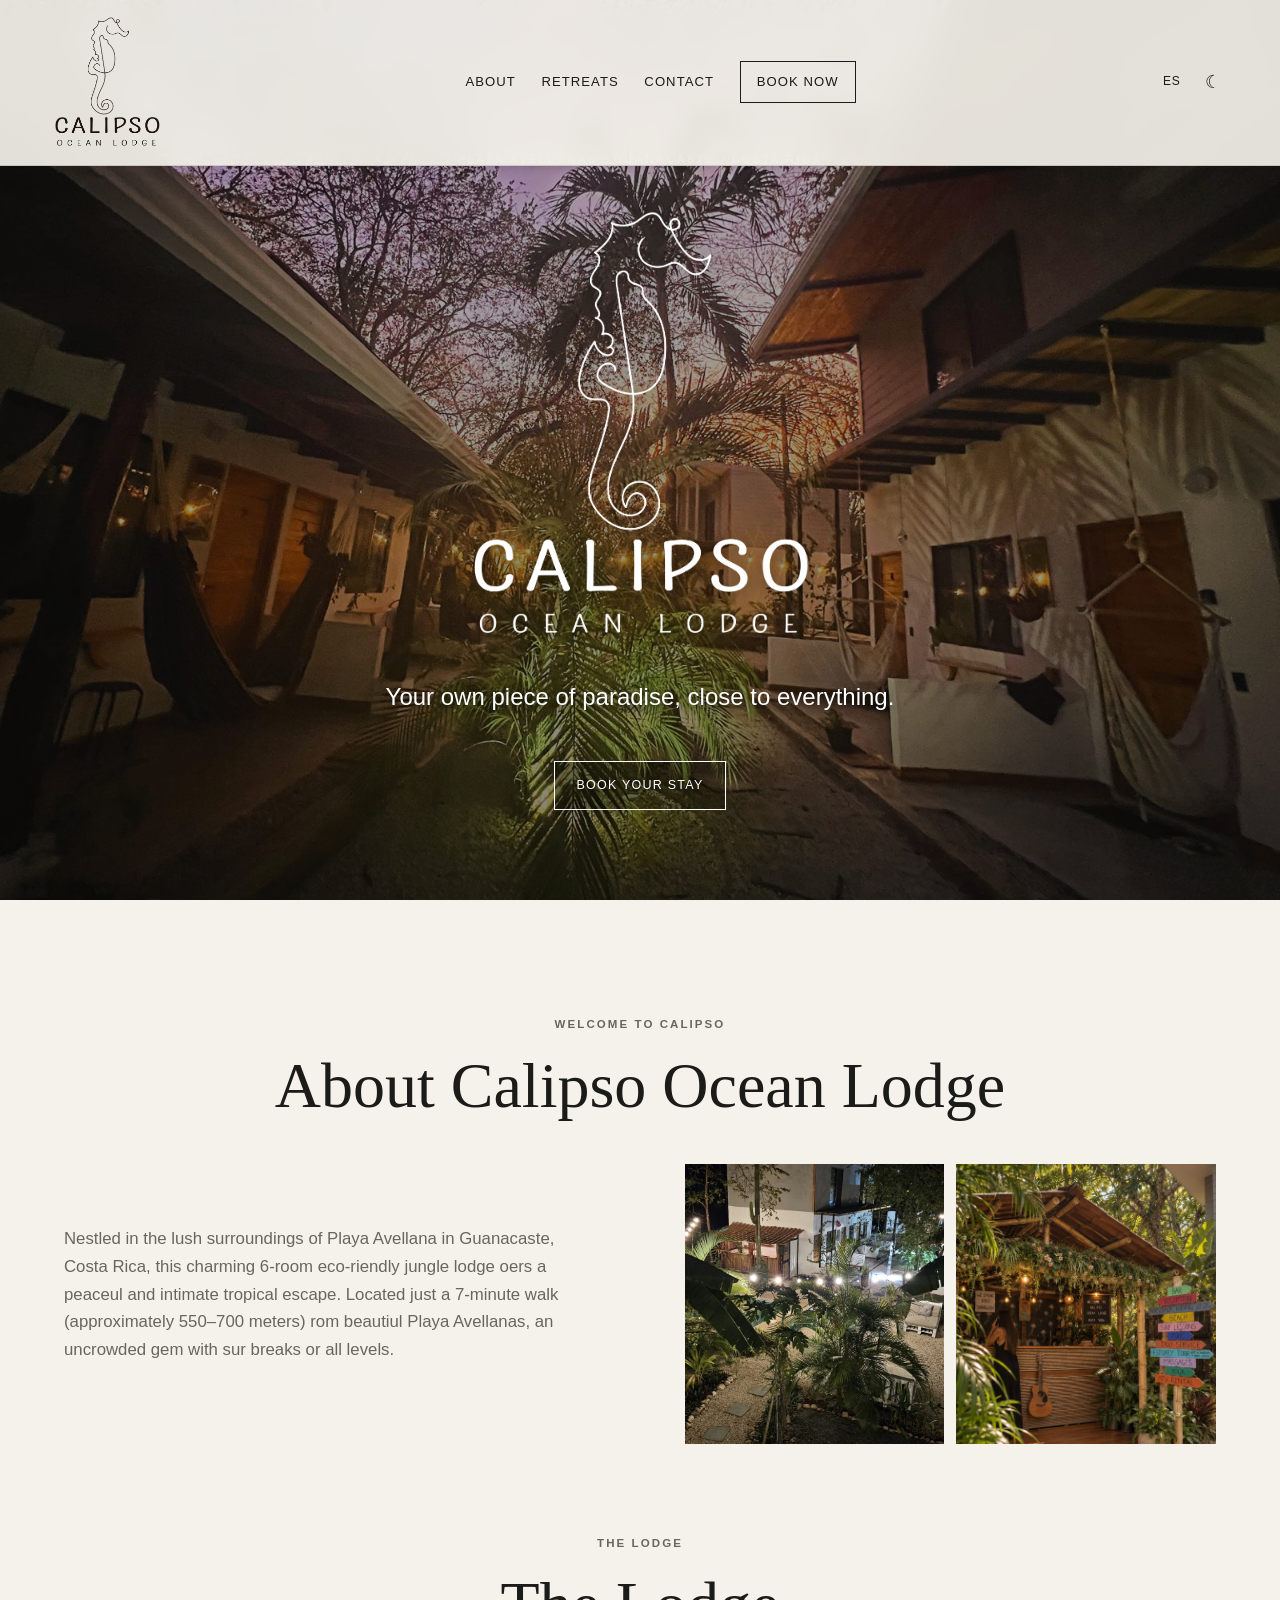
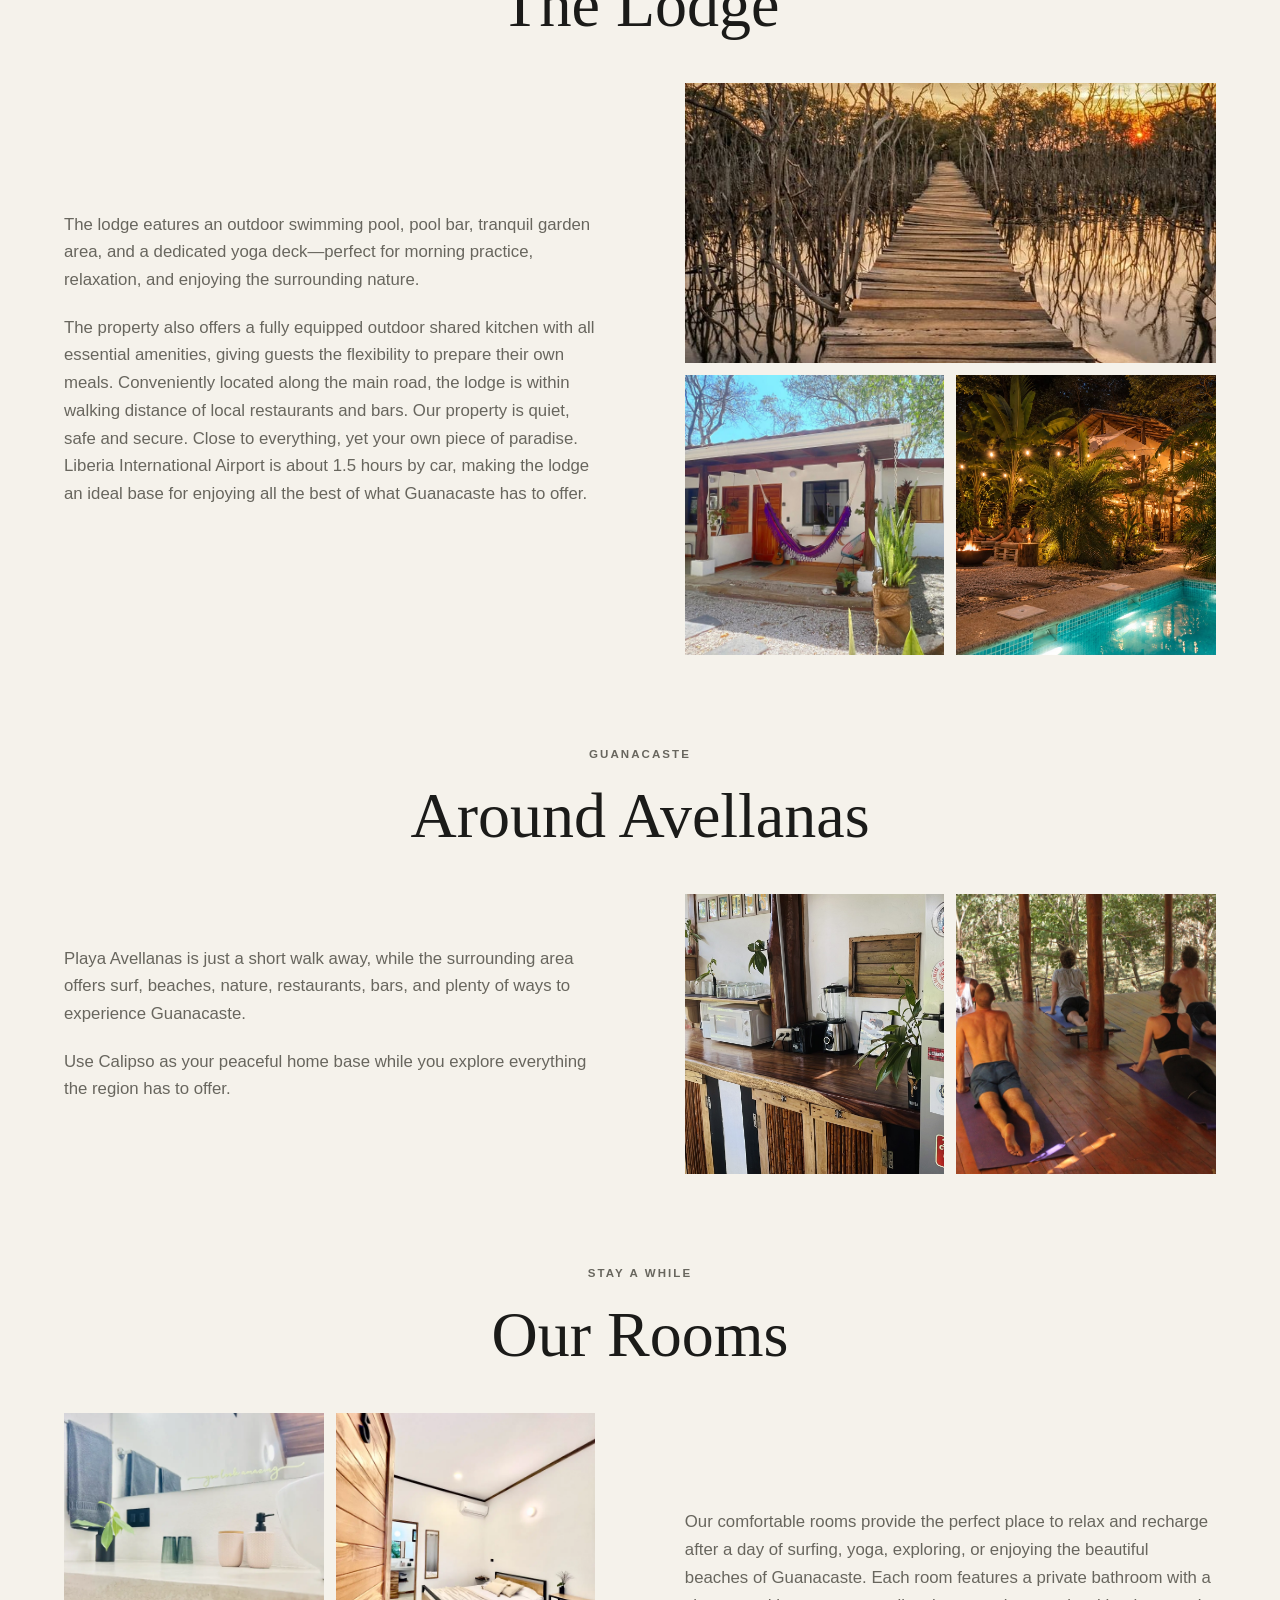
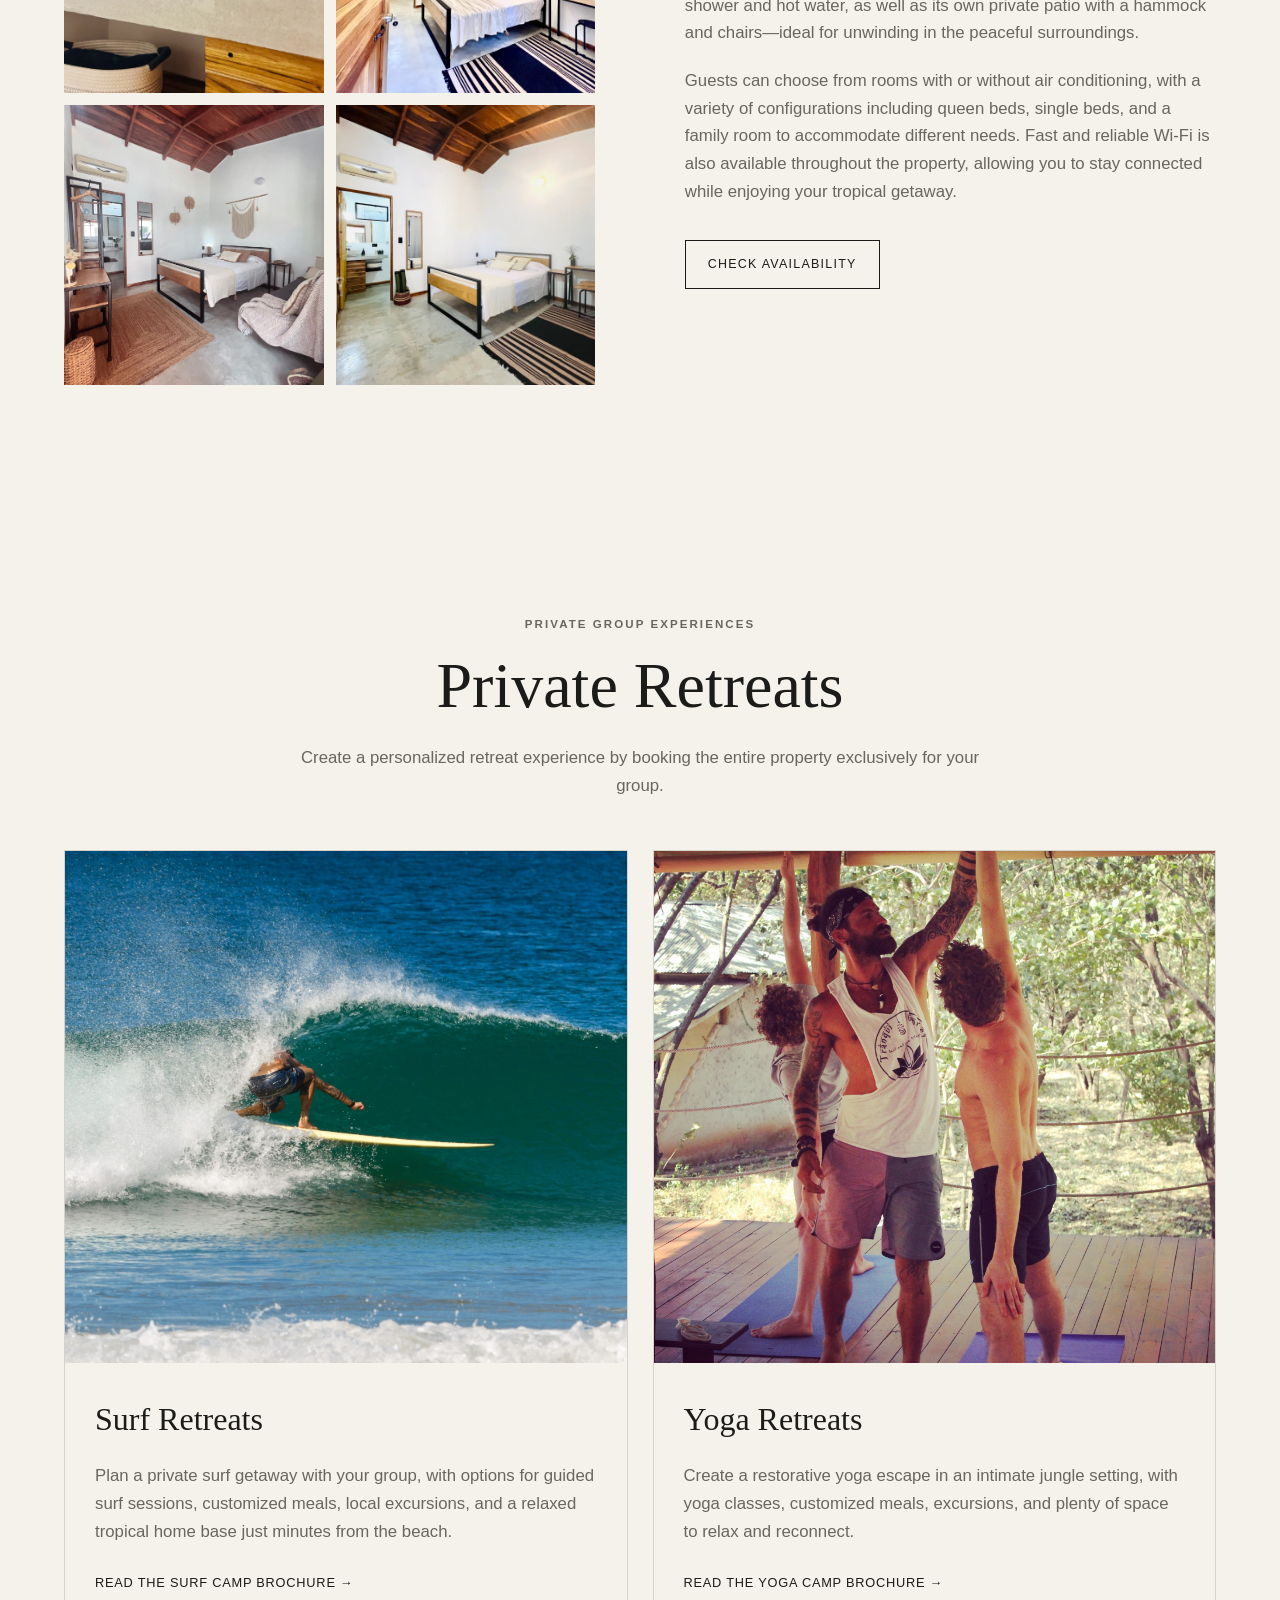
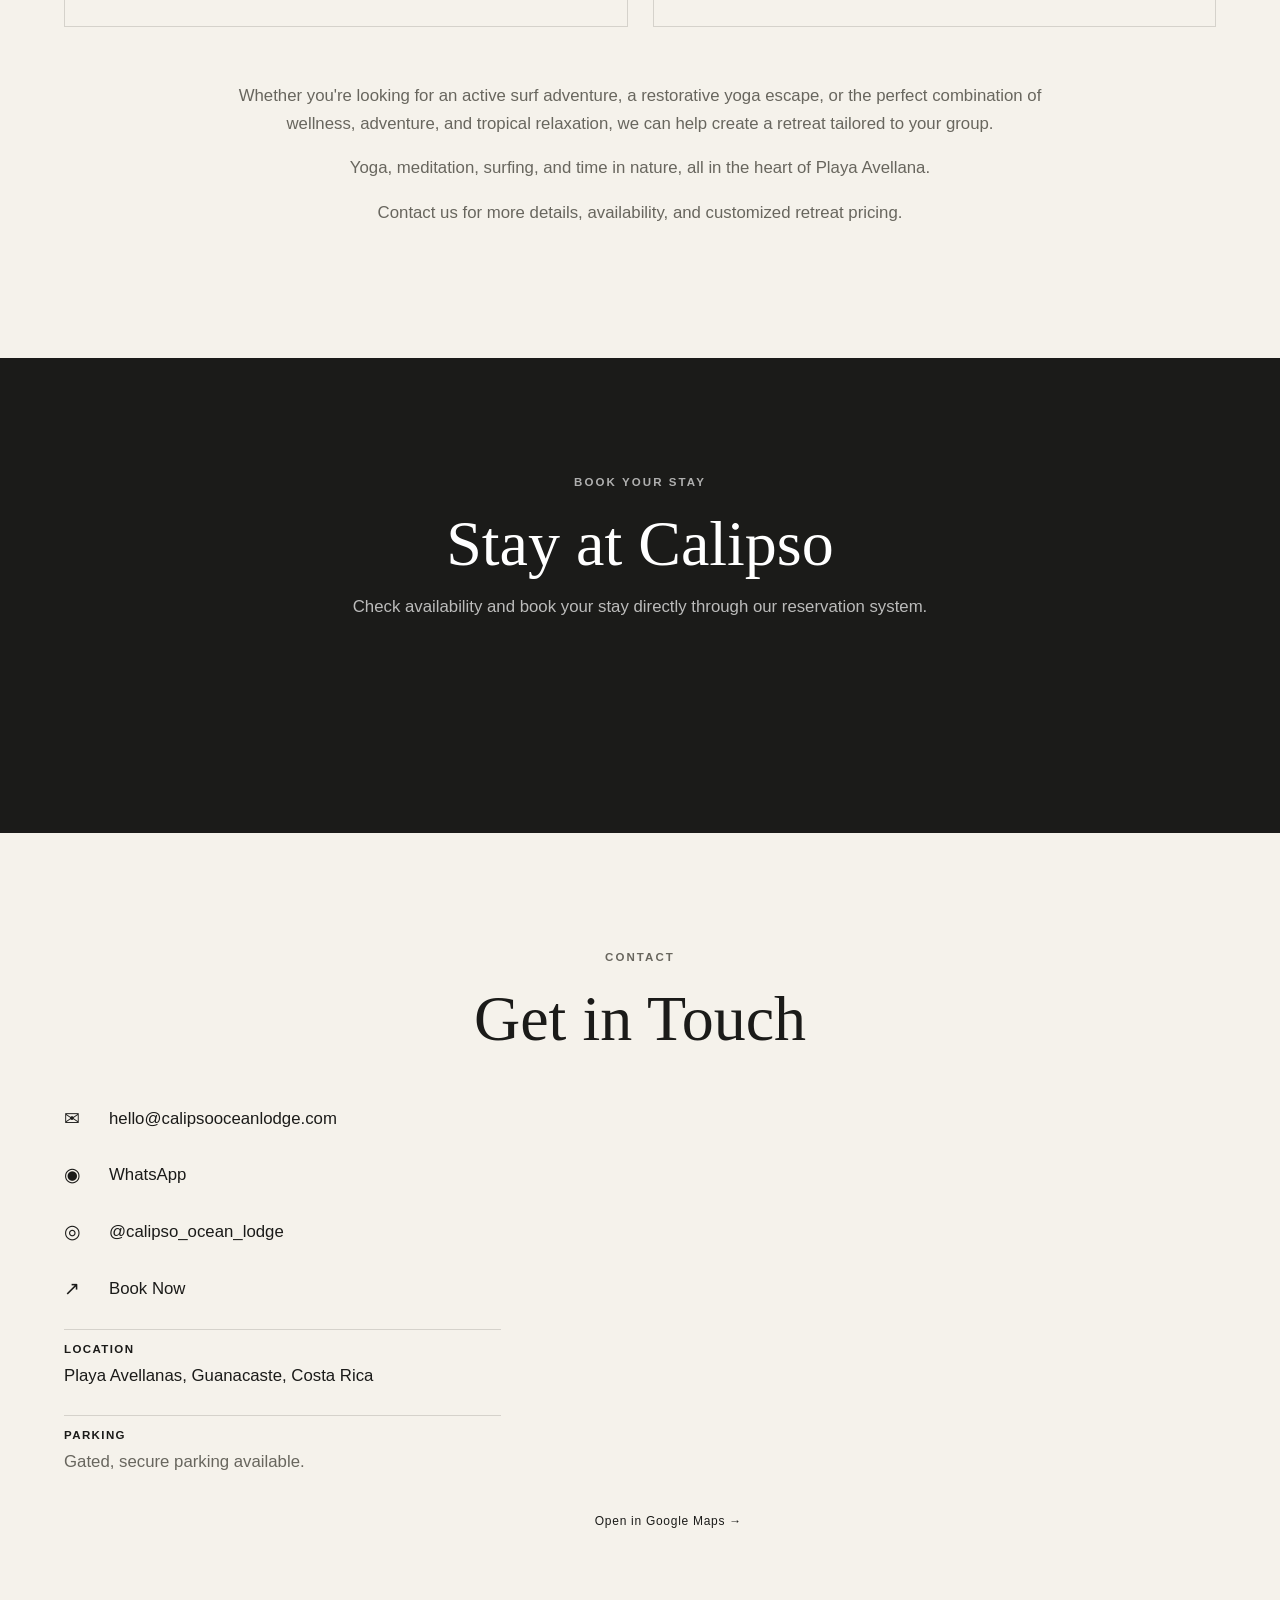
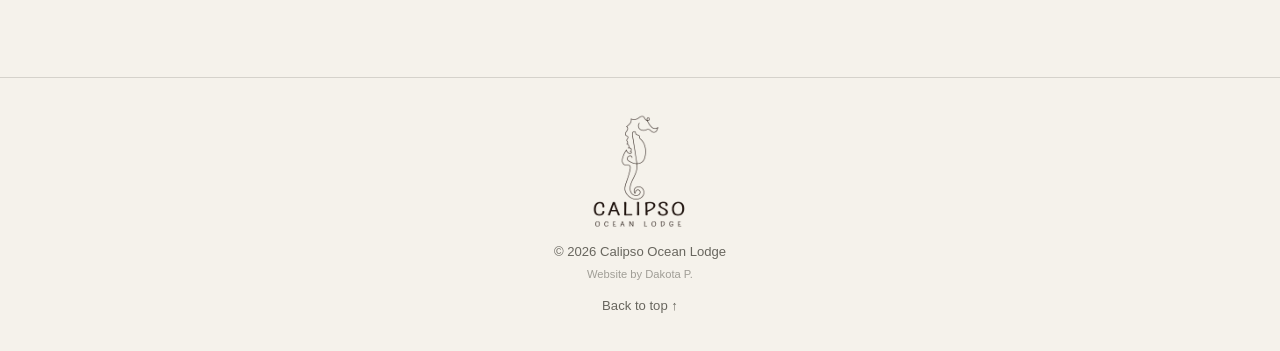
==== commit 93d756b8: "Update index.html" ====
--- a/index.html
+++ b/index.html
@@ -30,7 +30,7 @@
 
     <div class="header-tools">
         <button id="language-toggle" aria-label="Change language">ES</button>
-        <button id="theme-toggle" aria-label="Toggle light and dark mode">☾</button>
+        <button id="theme-toggle" aria-label="Toggle light and dark mode">⏾</button>
         <button id="menu-toggle" class="menu-toggle" aria-label="Open menu">☰</button>
     </div>
 </header>
@@ -73,40 +73,6 @@
     </section>
 
 
-    <!-- QUICK LINKS -->
-    <div class="quick-links">
-
-        <a href="https://wa.me/50685964418"
-           target="_blank"
-           rel="noopener"
-           class="quick-link">
-            <span class="quick-link-icon">◉</span>
-            <span>WhatsApp</span>
-        </a>
-
-        <a href="https://www.instagram.com/calipso_ocean_lodge/"
-           target="_blank"
-           rel="noopener"
-           class="quick-link">
-            <span class="quick-link-icon">◎</span>
-            <span>Instagram</span>
-        </a>
-
-        <a href="#octorate-booking"
-           class="quick-link booking-trigger">
-            <span class="quick-link-icon">↗</span>
-            <span>BOOK NOW</span>
-        </a>
-
-        <a href="mailto:hello@calipsooceanlodge.com"
-           class="quick-link">
-            <span class="quick-link-icon">✉</span>
-            <span>Email</span>
-        </a>
-
-    </div>
-
-
     <!-- ABOUT -->
     <section id="about" class="section">
 
@@ -132,26 +98,33 @@
 
                 <div class="section-text">
 
-                    <p data-en="Nestled in the lush surroundings of Playa Avellana in Guanacaste, Costa Rica, this charming 6-room eco-friendly jungle lodge offers a peaceful and intimate tropical escape. Located just a 7-minute walk (approximately 550–700 meters) from beautiful Avellanas Beach, an uncrowded gem with surf breaks for all levels."
-                       data-es="Ubicado entre la exuberante naturaleza de Playa Avellanas, Guanacaste, Costa Rica, este encantador lodge ecológico de 6 habitaciones ofrece una escapada tropical tranquila e íntima. Se encuentra a solo 7 minutos a pie (aproximadamente 550–700 metros) de la hermosa Playa Avellanas, una joya poco concurrida con olas para todos los niveles.">
-                        Nestled in the lush surroundings of Playa Avellana in Guanacaste, Costa Rica, this charming 6-room eco-friendly jungle lodge offers a peaceful and intimate tropical escape. Located just a 7-minute walk (approximately 550–700 meters) from beautiful Avellanas Beach, an uncrowded gem with surf breaks for all levels.
-                    </p>
-
-                </div>
-
-                <div class="photo-grid">
+                    <p data-en="Nestled in the lush surroundings of Playa Avellana in Guanacaste, Costa Rica, this charming 6-room eco-riendly jungle lodge oers a peaceul and intimate tropical escape. Located just a 7-minute walk (approximately 550–700 meters) rom beautiul Playa Avellanas, an uncrowded gem with sur breaks or all levels."
+                       data-es="Ubicado entre la exuberante naturaleza de Playa Avellanas, Guanacaste, Costa Rica, este encantador lodge ecológico de 6 habitaciones orece una escapada tropical tranquila e íntima. Se encuentra a solo 7 minutos a pie (aproximadamente 550–700 metros) de la hermosa Playa Avellanas, una joya poco concurrida con olas para todos los niveles.">
+                        Nestled in the lush surroundings o Playa Avellana in Guanacaste, Costa Rica, this charming 6-room eco-riendly jungle lodge oers a peaceul and intimate tropical escape. Located just a 7-minute walk (approximately 550–700 meters) rom beautiul Playa Avellanas, an uncrowded gem with sur breaks or all levels.
+                    </p>
+
+                </div>
+
+                        <div class="photo-grid">
 
                     <button class="gallery-item"
                             data-gallery="property"
-                            data-index="0">
+                            data-index="8">
                         <img src="images/hotel_01.jpg" alt="Calipso Ocean Lodge">
                     </button>
 
-                </div>
-
-            </div>
-
-        </div>
+                    <button class="gallery-item"
+                            data-gallery="property"
+                            data-index="9">
+                        <img src="images/reception.jpg" alt="Calipso Ocean Lodge">
+                    </button>
+
+                </div>
+
+            </div>
+
+        </div>
+
 
 
         <!-- THE LODGE -->
@@ -176,7 +149,7 @@
 
                 <div class="section-text">
 
-                    <p data-en="The lodge features an outdoor swimming pool, pool bar, tranquil garden area, and a dedicated yoga deck—perfect for morning practice, relaxation, and enjoying the surrounding nature."
+                    <p data-en="The lodge eatures an outdoor swimming pool, pool bar, tranquil garden area, and a dedicated yoga deck—perfect for morning practice, relaxation, and enjoying the surrounding nature."
                        data-es="El lodge cuenta con una piscina al aire libre, bar junto a la piscina, un tranquilo jardín y una terraza dedicada al yoga, perfecta para practicar por la mañana, relajarse y disfrutar de la naturaleza.">
                         The lodge features an outdoor swimming pool, pool bar, tranquil garden area, and a dedicated yoga deck—perfect for morning practice, relaxation, and enjoying the surrounding nature.
                     </p>
@@ -207,7 +180,7 @@
                     <button class="gallery-item"
                             data-gallery="property"
                             data-index="3">
-                        <img src="images/hotel_04.jpg" alt="Calipso Ocean Lodge">
+                        <img src="images/hotel_14.jpg" alt="Calipso Ocean Lodge">
                     </button>
 
                 </div>
@@ -239,9 +212,9 @@
 
                 <div class="section-text">
 
-                    <p data-en="Avellanas Beach is just a short walk away, while the surrounding area offers surf, beaches, nature, restaurants, bars, and plenty of ways to experience Guanacaste."
+                    <p data-en="Playa Avellanas is just a short walk away, while the surrounding area offers surf, beaches, nature, restaurants, bars, and plenty of ways to experience Guanacaste."
                        data-es="Playa Avellanas está a pocos minutos a pie, mientras que los alrededores ofrecen surf, playas, naturaleza, restaurantes, bares y muchas formas de disfrutar Guanacaste.">
-                        Avellanas Beach is just a short walk away, while the surrounding area offers surf, beaches, nature, restaurants, bars, and plenty of ways to experience Guanacaste.
+                        Playa Avellanas is just a short walk away, while the surrounding area offers surf, beaches, nature, restaurants, bars, and plenty of ways to experience Guanacaste.
                     </p>
 
                     <p data-en="Use Calipso as your peaceful home base while you explore everything the region has to offer."
@@ -403,9 +376,9 @@
                     <a href="docs/Surf%20School%20brochure.pdf"
                        target="_blank"
                        class="text-link"
-                       data-en="READ THE SURF SCHOOL BROCHURE →"
-                       data-es="LEER EL FOLLETO DE SURF →">
-                        READ THE SURF SCHOOL BROCHURE →
+                       data-en="READ THE SURF CAMP BROCHURE →"
+                       data-es="LEER EL FOLLETO DEL CAMPAMENTO DE SURF →">
+                        READ THE SURF CAMP BROCHURE →
                     </a>
 
                 </div>
@@ -497,9 +470,11 @@
 
         </div>
 
+        <br>
+  <div>
         <!-- Octorate Widget Integrated -->
-        <script type="text/javascript" src="https://resx.octorate.com/octobook/resource/js/octobook.js" data-sitekey="octosite837260"></script>
-
+        <script type="text/javascript" src="https://resx.octorate.com/octobook/resources/widget/js/form.js" data-sitekey="octosite837260"></script>
+  </div>
     </section>
 
 
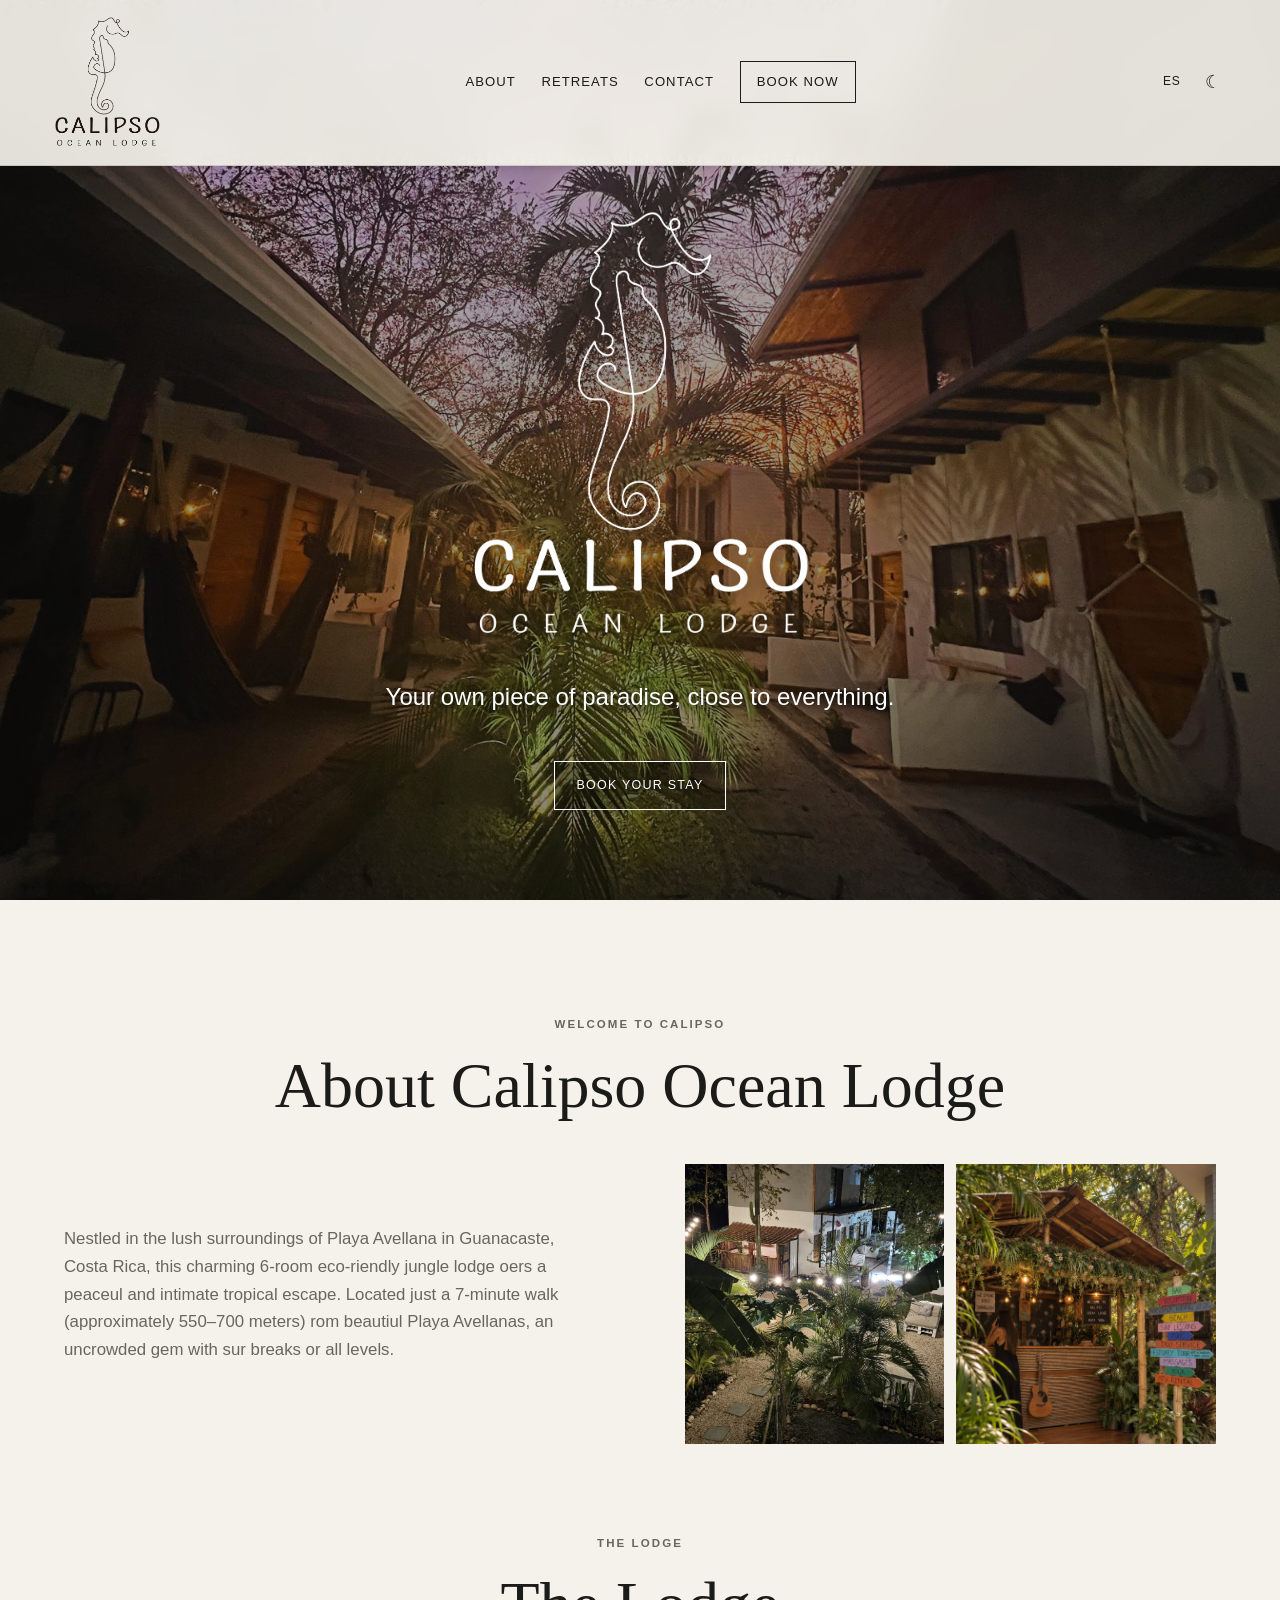
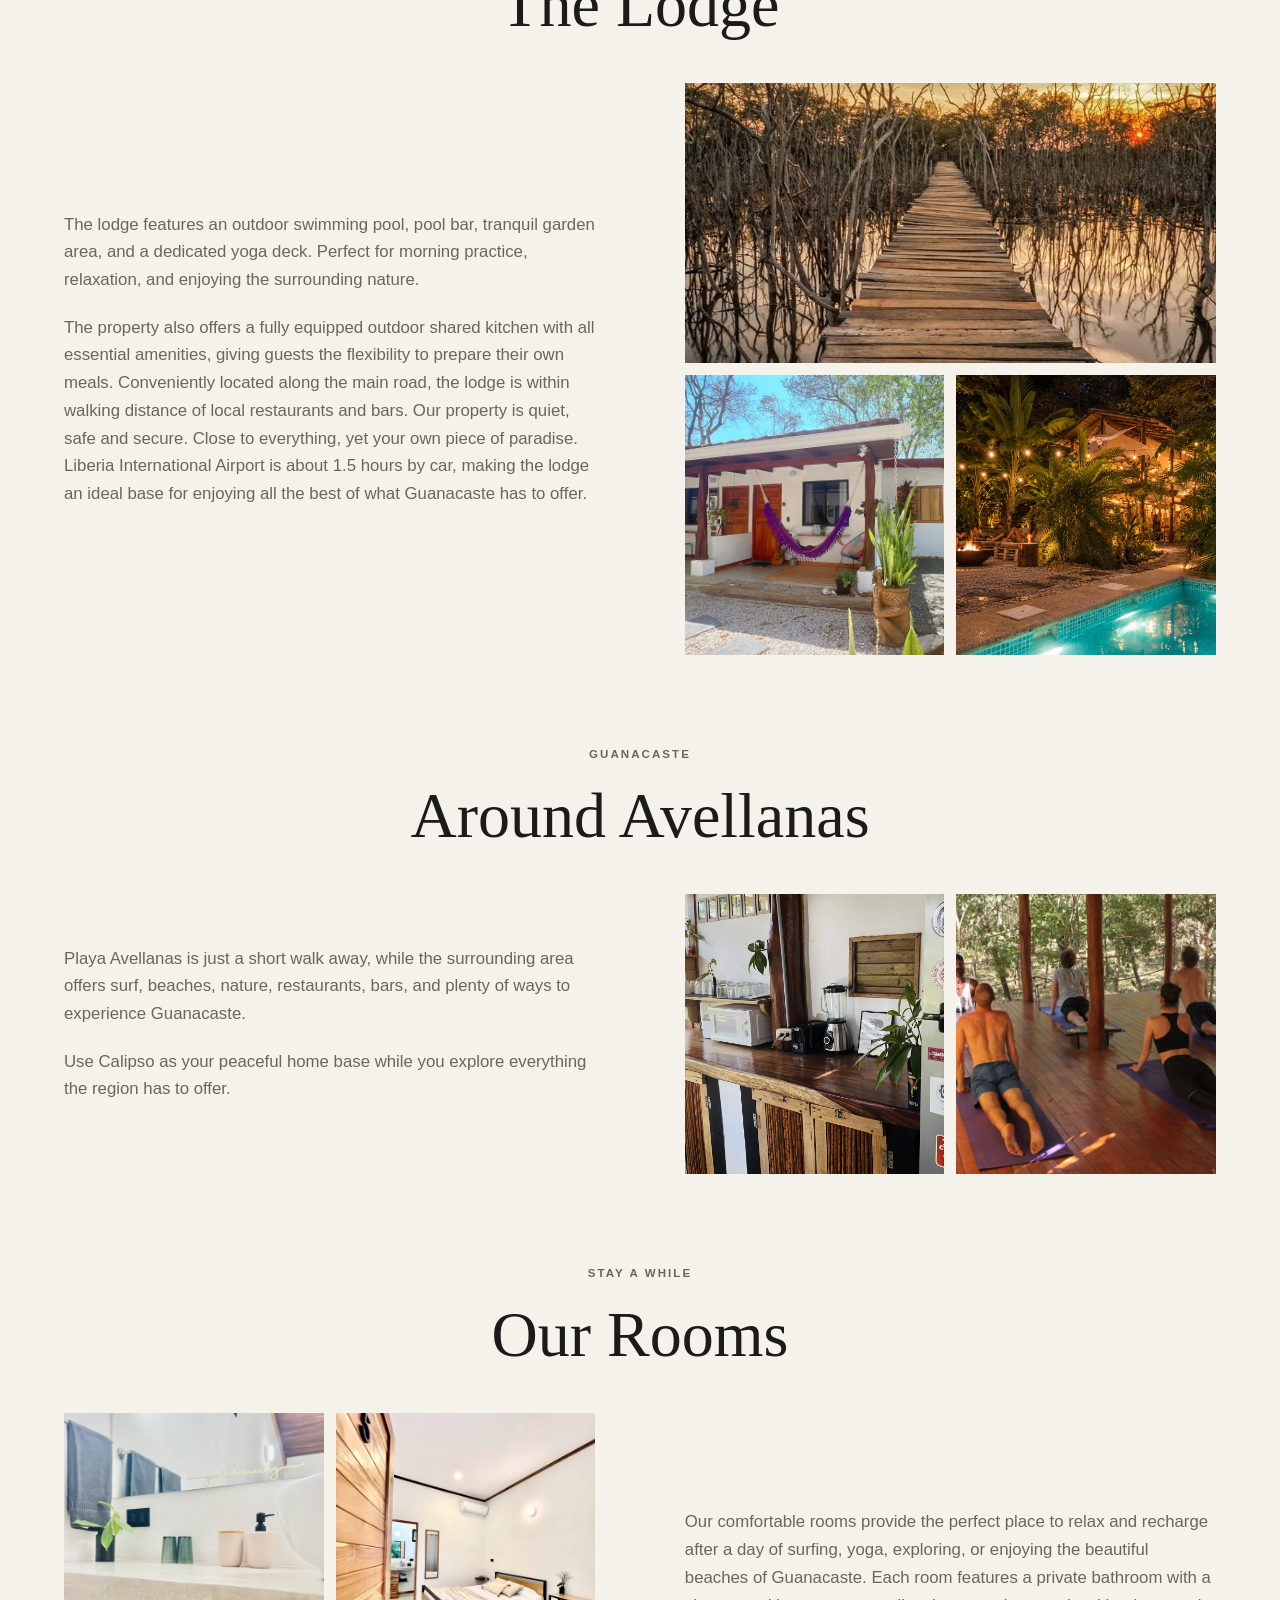
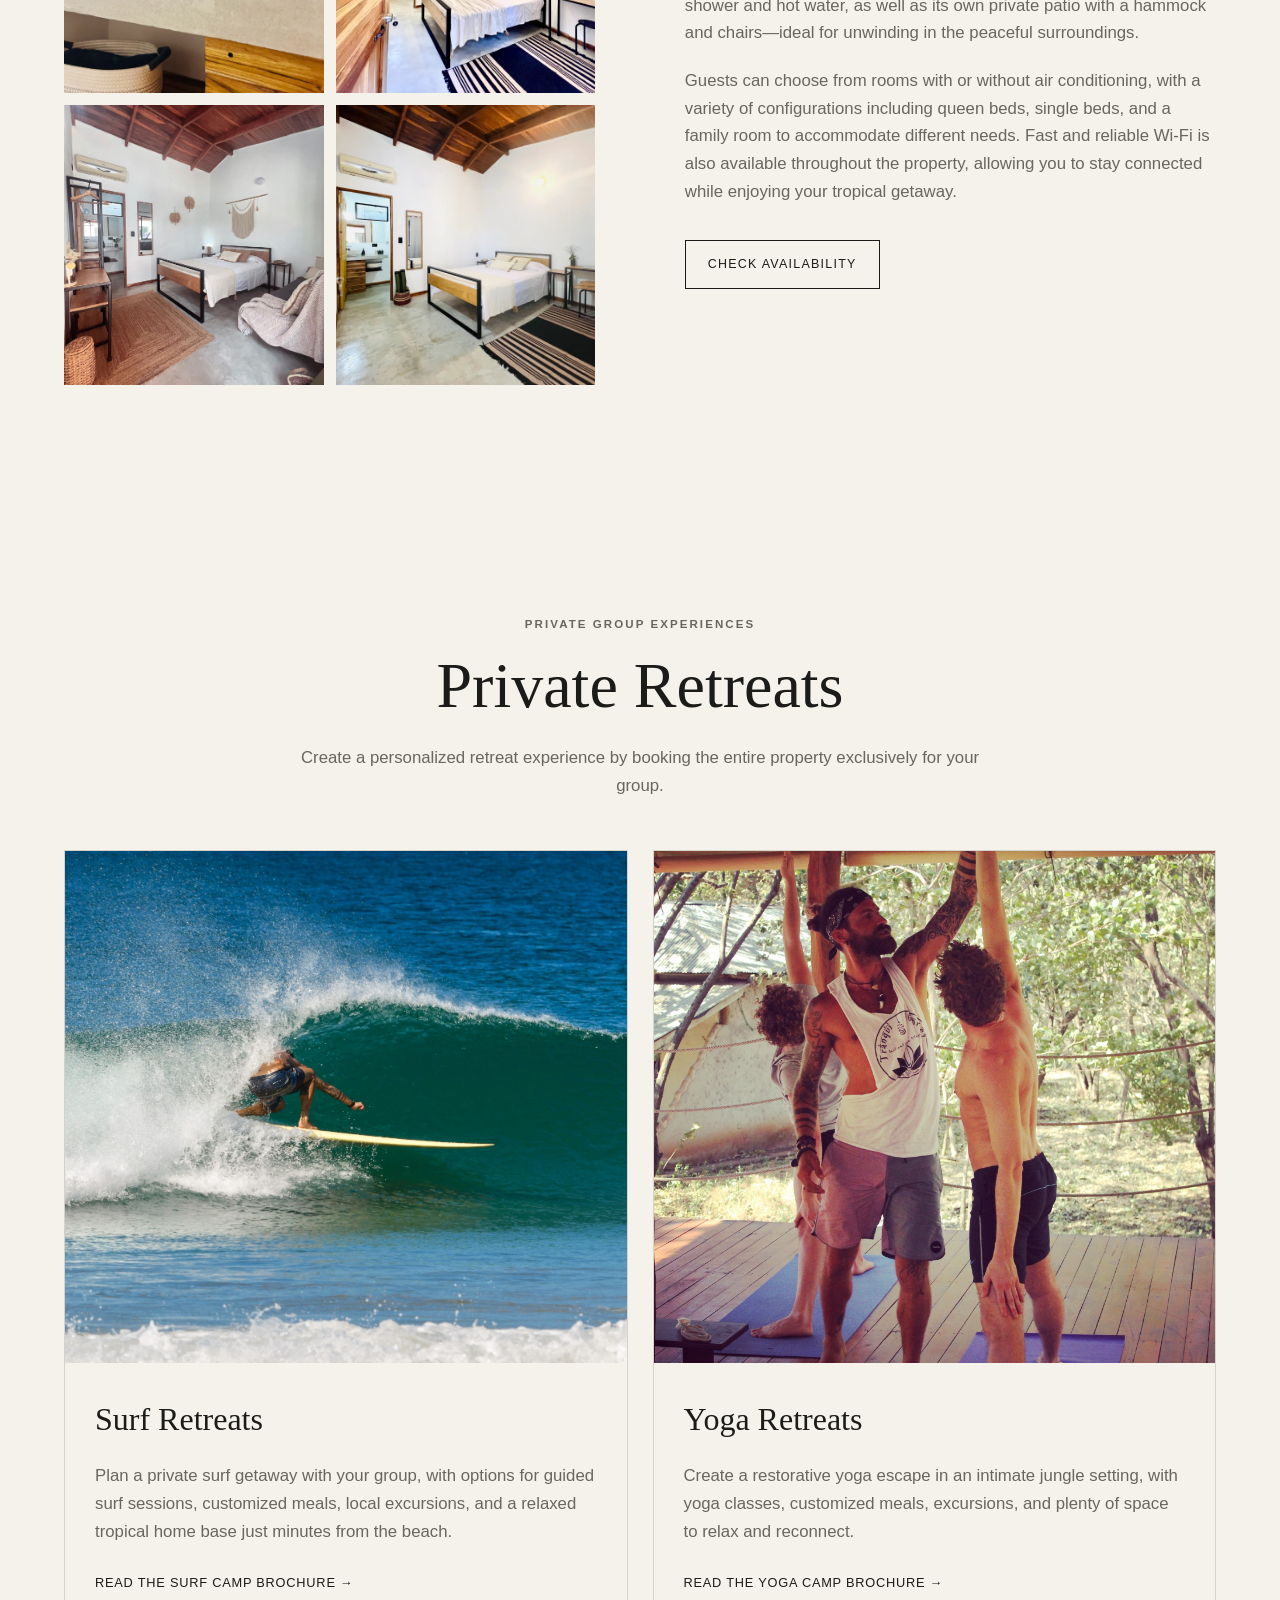
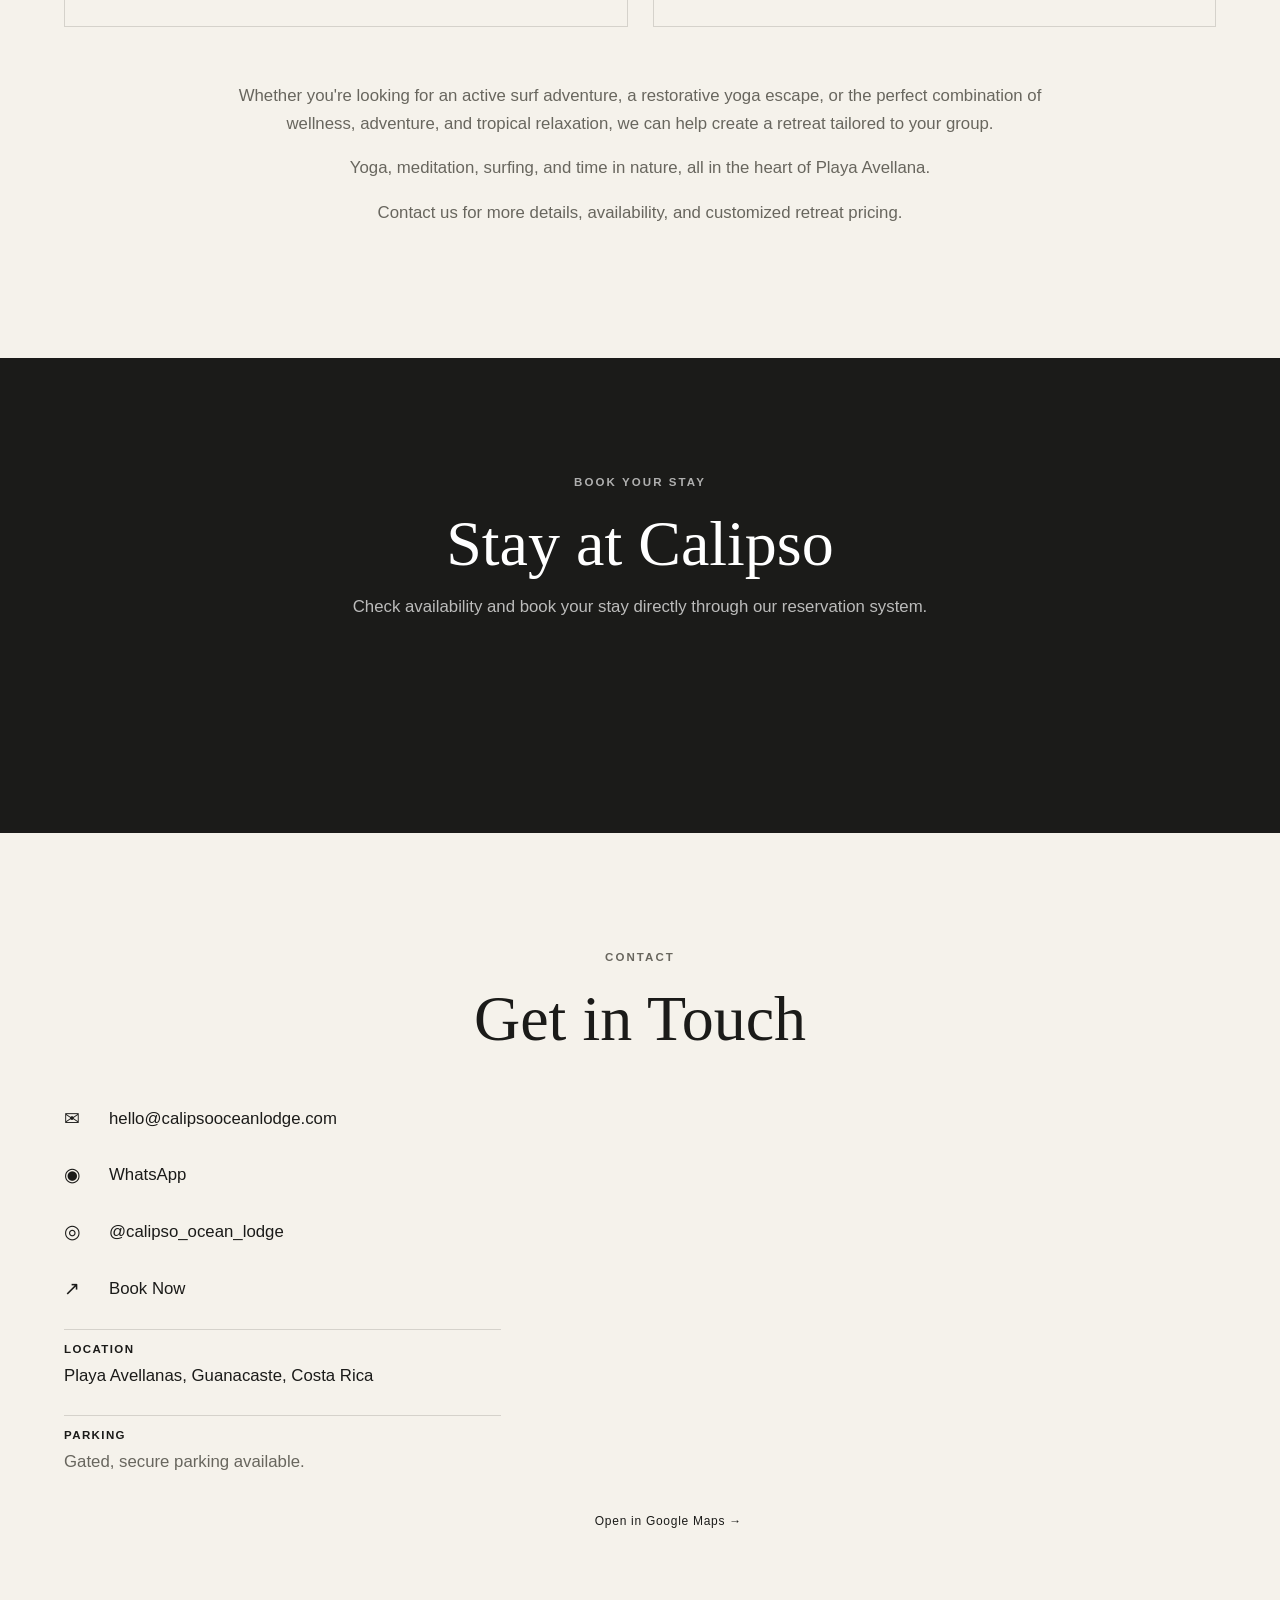
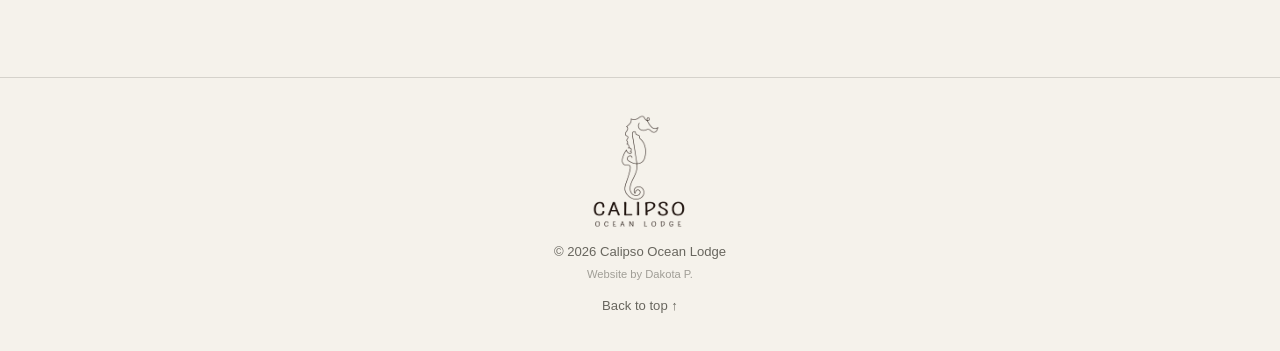
==== commit 91b65ff9: "Update index.html" ====
--- a/index.html
+++ b/index.html
@@ -149,8 +149,8 @@
 
                 <div class="section-text">
 
-                    <p data-en="The lodge eatures an outdoor swimming pool, pool bar, tranquil garden area, and a dedicated yoga deck—perfect for morning practice, relaxation, and enjoying the surrounding nature."
-                       data-es="El lodge cuenta con una piscina al aire libre, bar junto a la piscina, un tranquilo jardín y una terraza dedicada al yoga, perfecta para practicar por la mañana, relajarse y disfrutar de la naturaleza.">
+                    <p data-en="The lodge features an outdoor swimming pool, pool bar, tranquil garden area, and a dedicated yoga deck. Perfect for morning practice, relaxation, and enjoying the surrounding nature."
+                       data-es="El lodge cuenta con piscina al aire libre, bar en la piscina, una tranquila zona de jardín y una plataforma exclusiva para yoga. Perfecto para practicar por la mañana, relajarse y disfrutar de la naturaleza circundante.">
                         The lodge features an outdoor swimming pool, pool bar, tranquil garden area, and a dedicated yoga deck—perfect for morning practice, relaxation, and enjoying the surrounding nature.
                     </p>
 
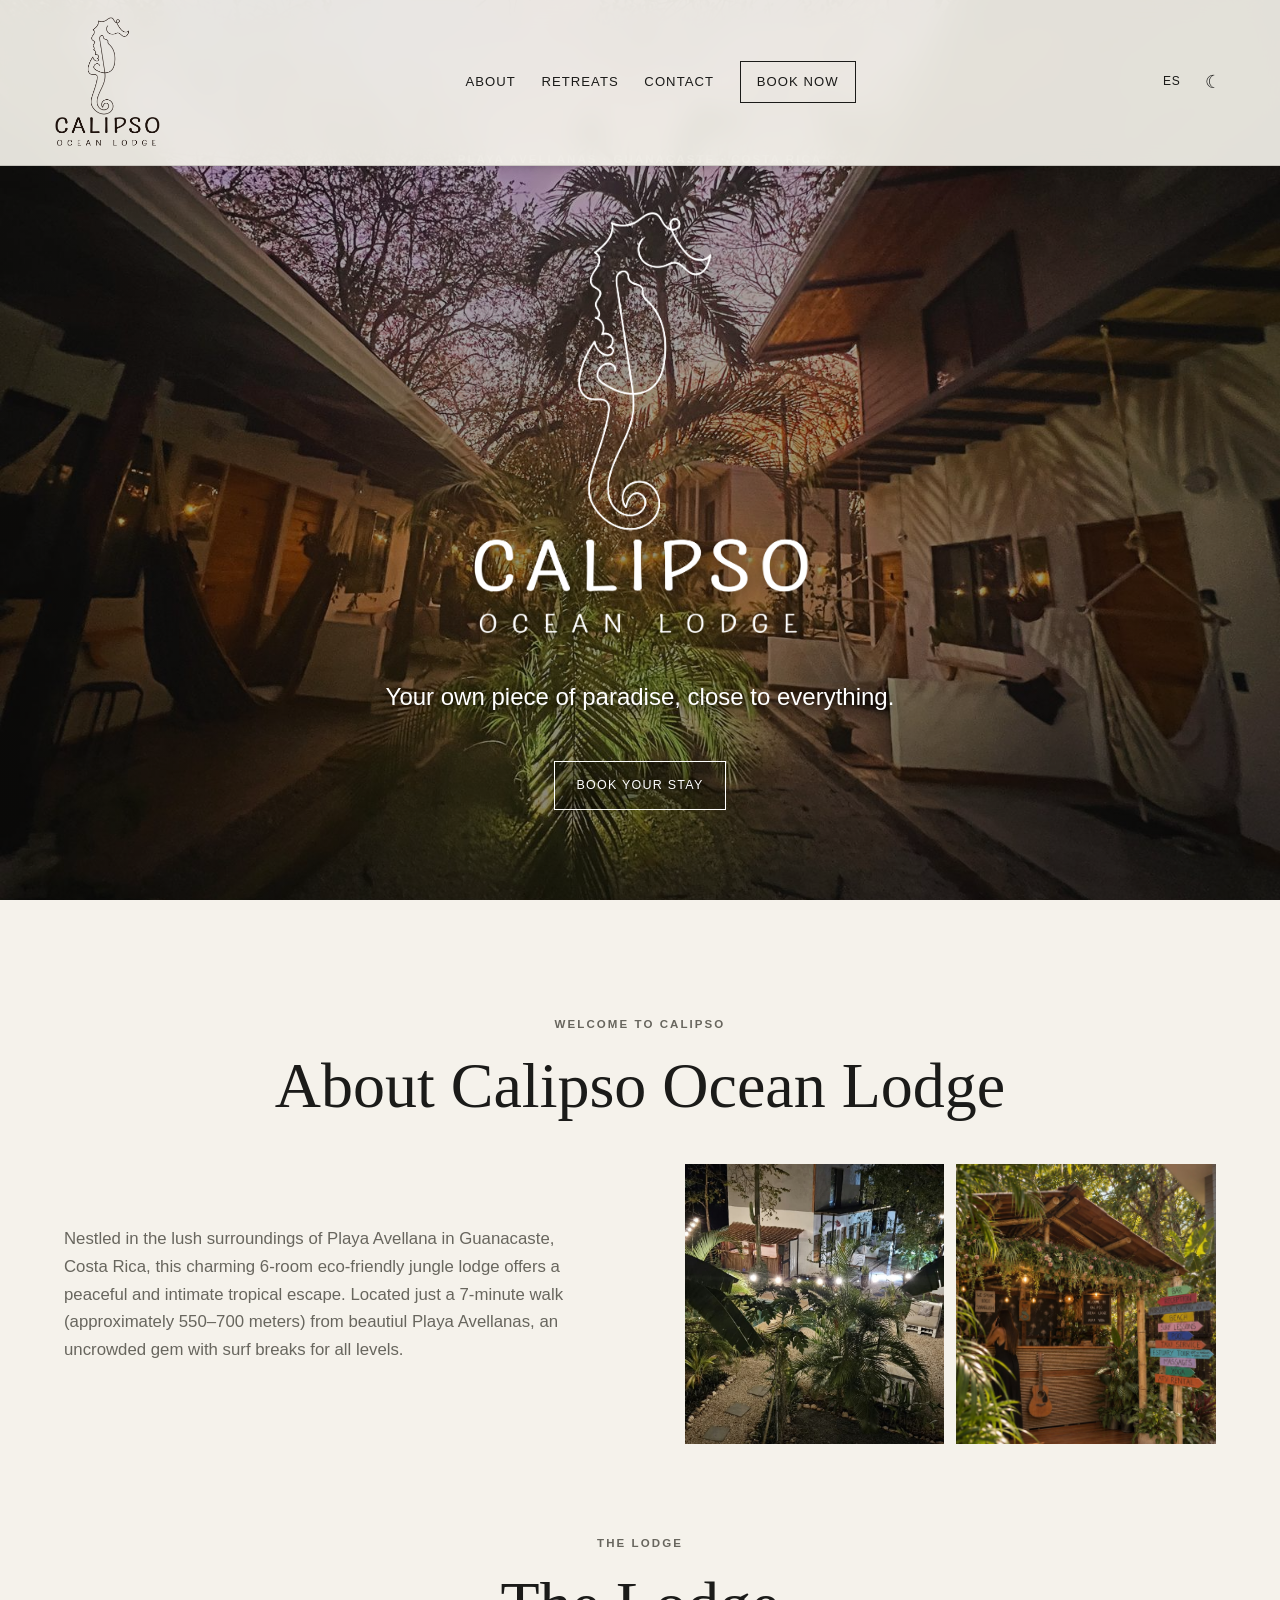
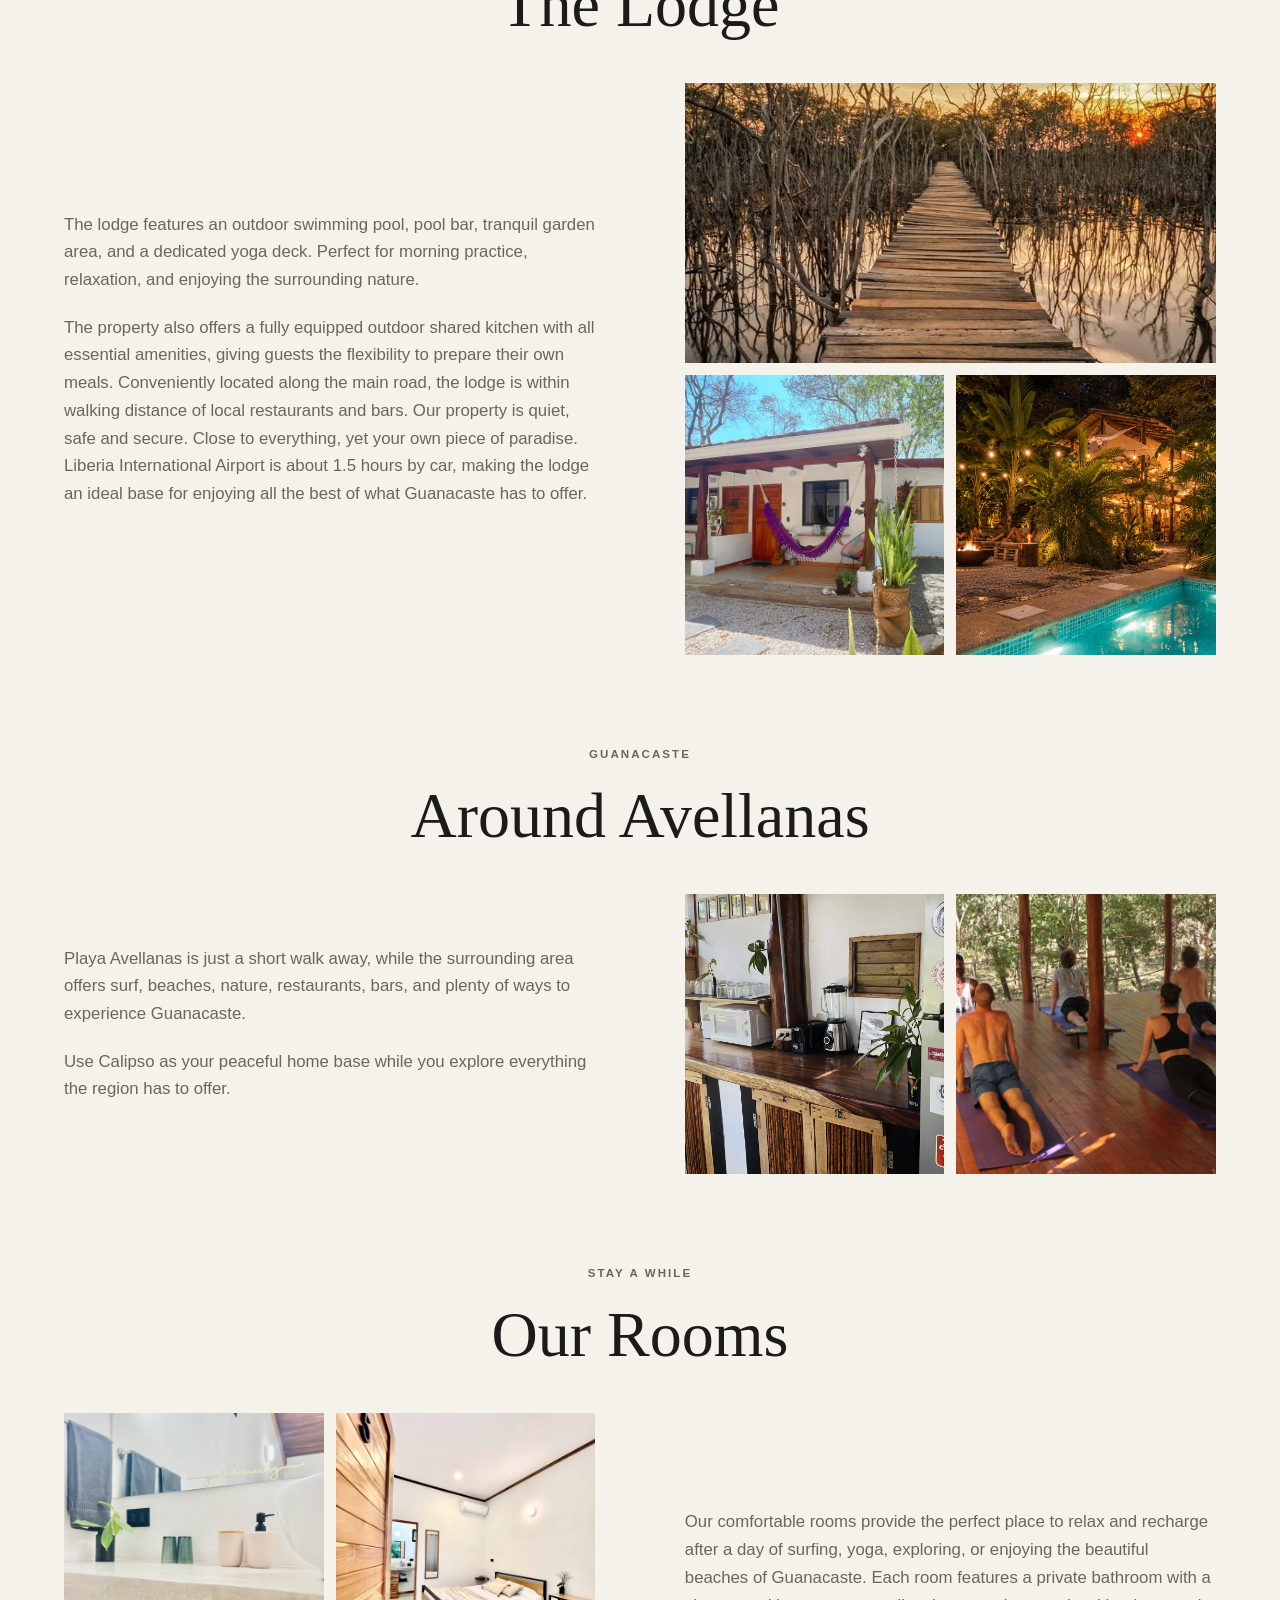
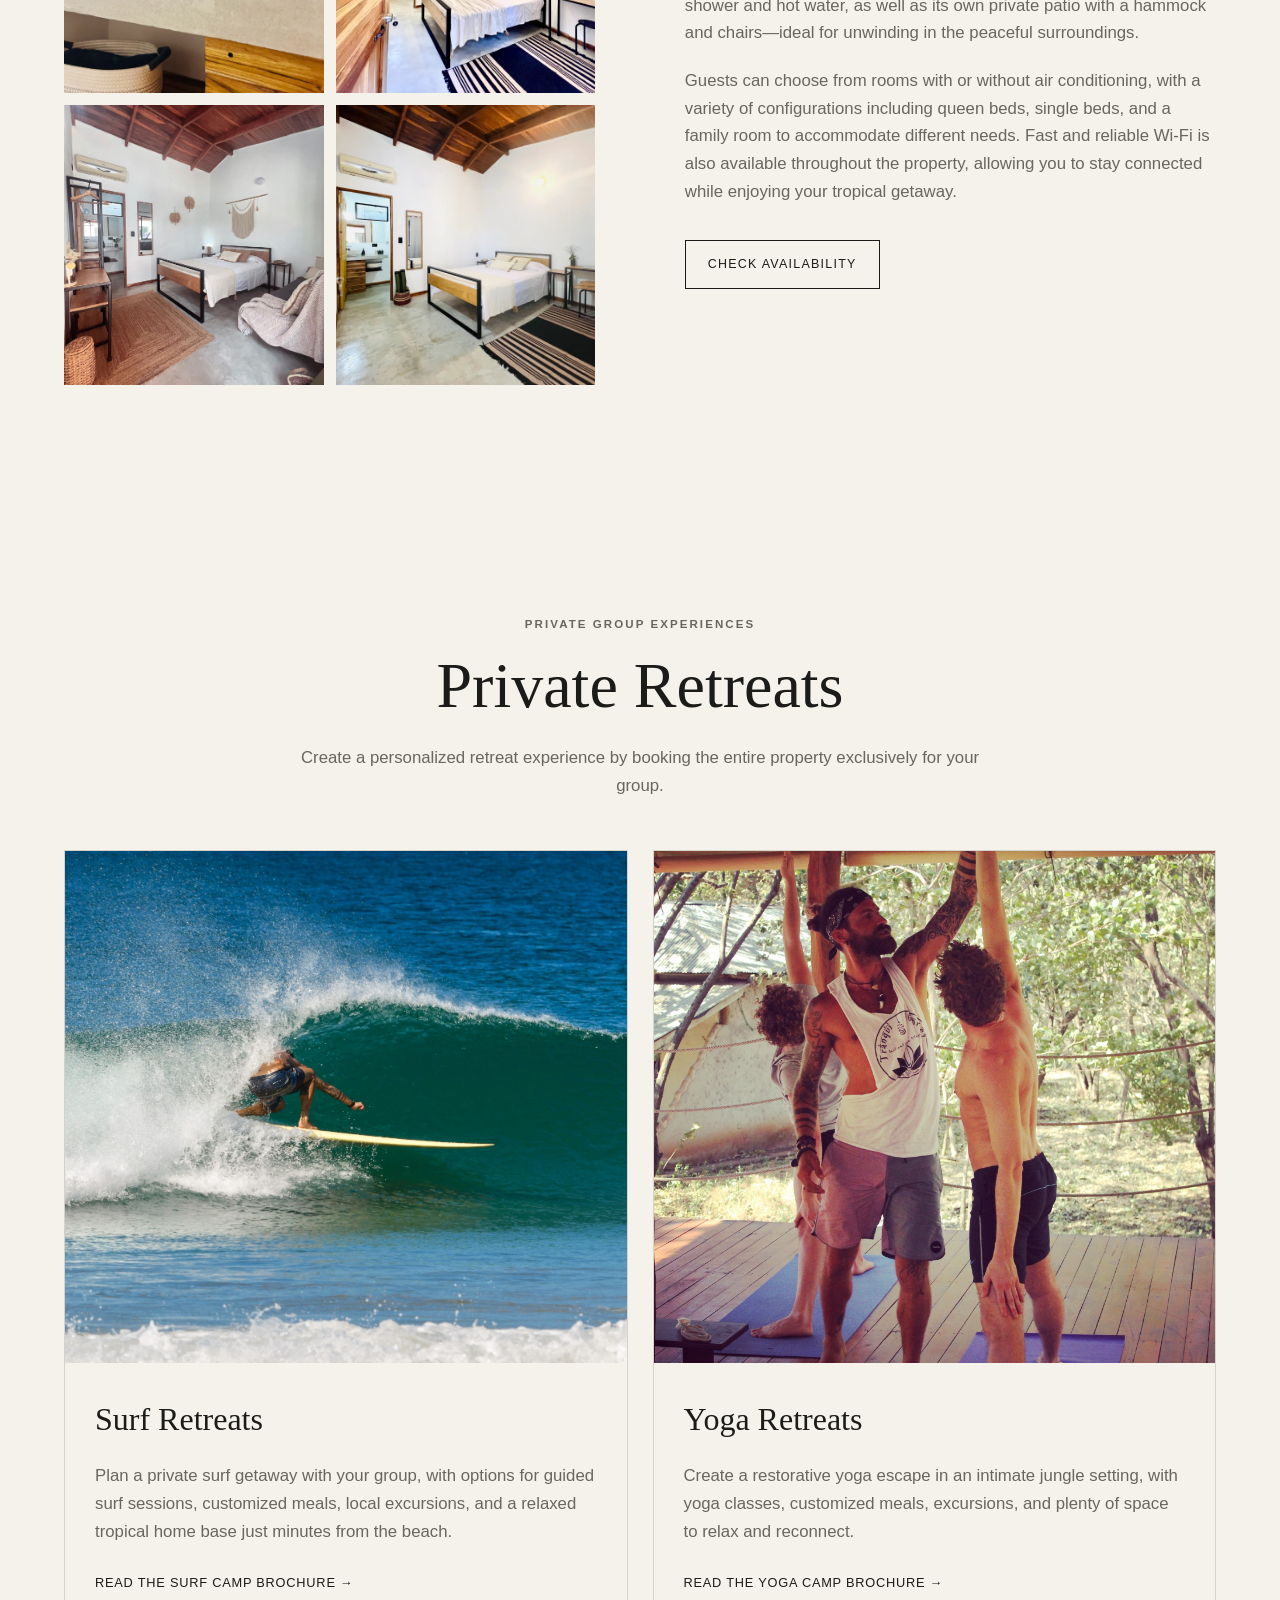
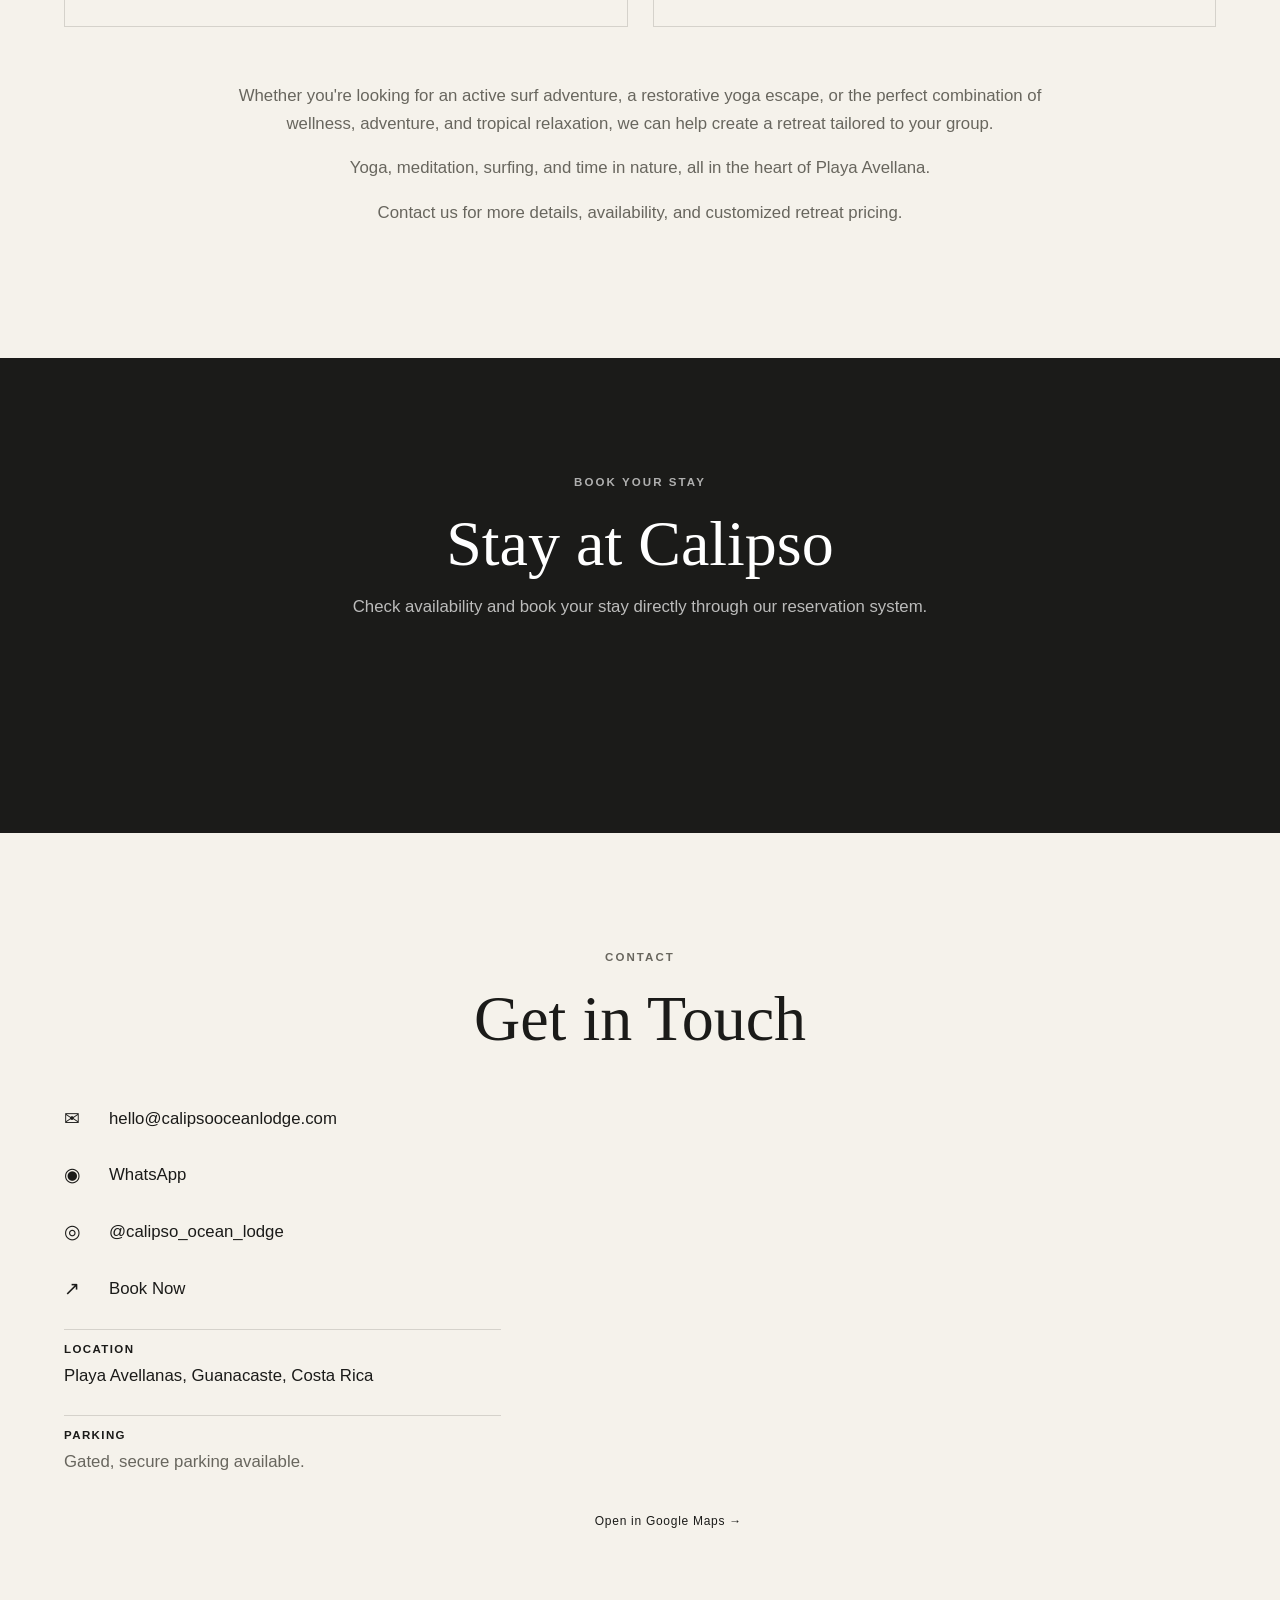
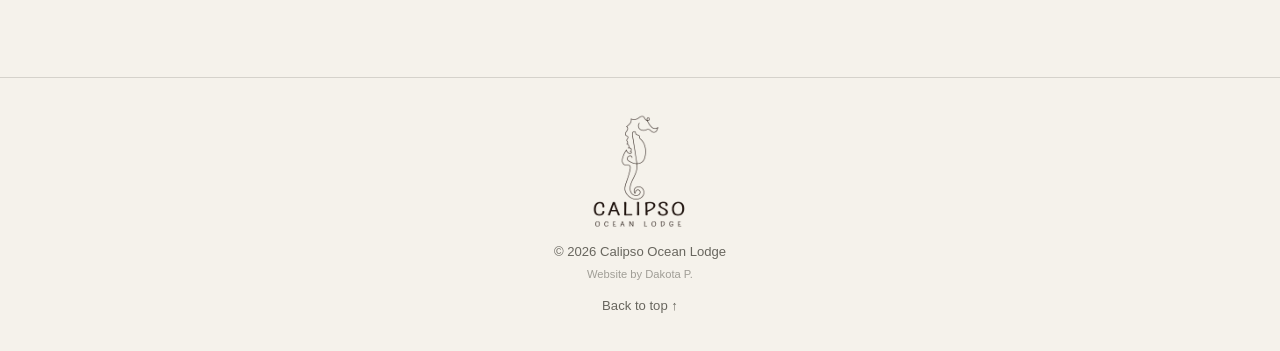
==== commit ef468829: "Update index.html" ====
--- a/index.html
+++ b/index.html
@@ -98,9 +98,9 @@
 
                 <div class="section-text">
 
-                    <p data-en="Nestled in the lush surroundings of Playa Avellana in Guanacaste, Costa Rica, this charming 6-room eco-riendly jungle lodge oers a peaceul and intimate tropical escape. Located just a 7-minute walk (approximately 550–700 meters) rom beautiul Playa Avellanas, an uncrowded gem with sur breaks or all levels."
-                       data-es="Ubicado entre la exuberante naturaleza de Playa Avellanas, Guanacaste, Costa Rica, este encantador lodge ecológico de 6 habitaciones orece una escapada tropical tranquila e íntima. Se encuentra a solo 7 minutos a pie (aproximadamente 550–700 metros) de la hermosa Playa Avellanas, una joya poco concurrida con olas para todos los niveles.">
-                        Nestled in the lush surroundings o Playa Avellana in Guanacaste, Costa Rica, this charming 6-room eco-riendly jungle lodge oers a peaceul and intimate tropical escape. Located just a 7-minute walk (approximately 550–700 meters) rom beautiul Playa Avellanas, an uncrowded gem with sur breaks or all levels.
+                    <p data-en="Nestled in the lush surroundings of Playa Avellana in Guanacaste, Costa Rica, this charming 6-room eco-friendly jungle lodge offers a peaceful and intimate tropical escape. Located just a 7-minute walk (approximately 550–700 meters) from beautiul Playa Avellanas, an uncrowded gem with surf breaks for all levels."
+                       data-es="Ubicado entre la exuberante naturaleza de Playa Avellanas, Guanacaste, Costa Rica, este encantador lodge ecológico de 6 habitaciones orece una escapada tropical tranquila e íntima. Se encuentra a solo 7 minutos a pie (aprox. 550–700 metros) de la hermosa Playa Avellanas, una joya poco concurrida con olas para todos los niveles.">
+                        Nestled in the lush surroundings of Playa Avellana in Guanacaste, Costa Rica, this charming 6-room eco-friendly jungle lodge offers a peaceul and intimate tropical escape. Located just a 7-minute walk (approx. 550–700 meters) from beautiul Playa Avellanas, an uncrowded gem with surf breaks for all levels.
                     </p>
 
                 </div>
